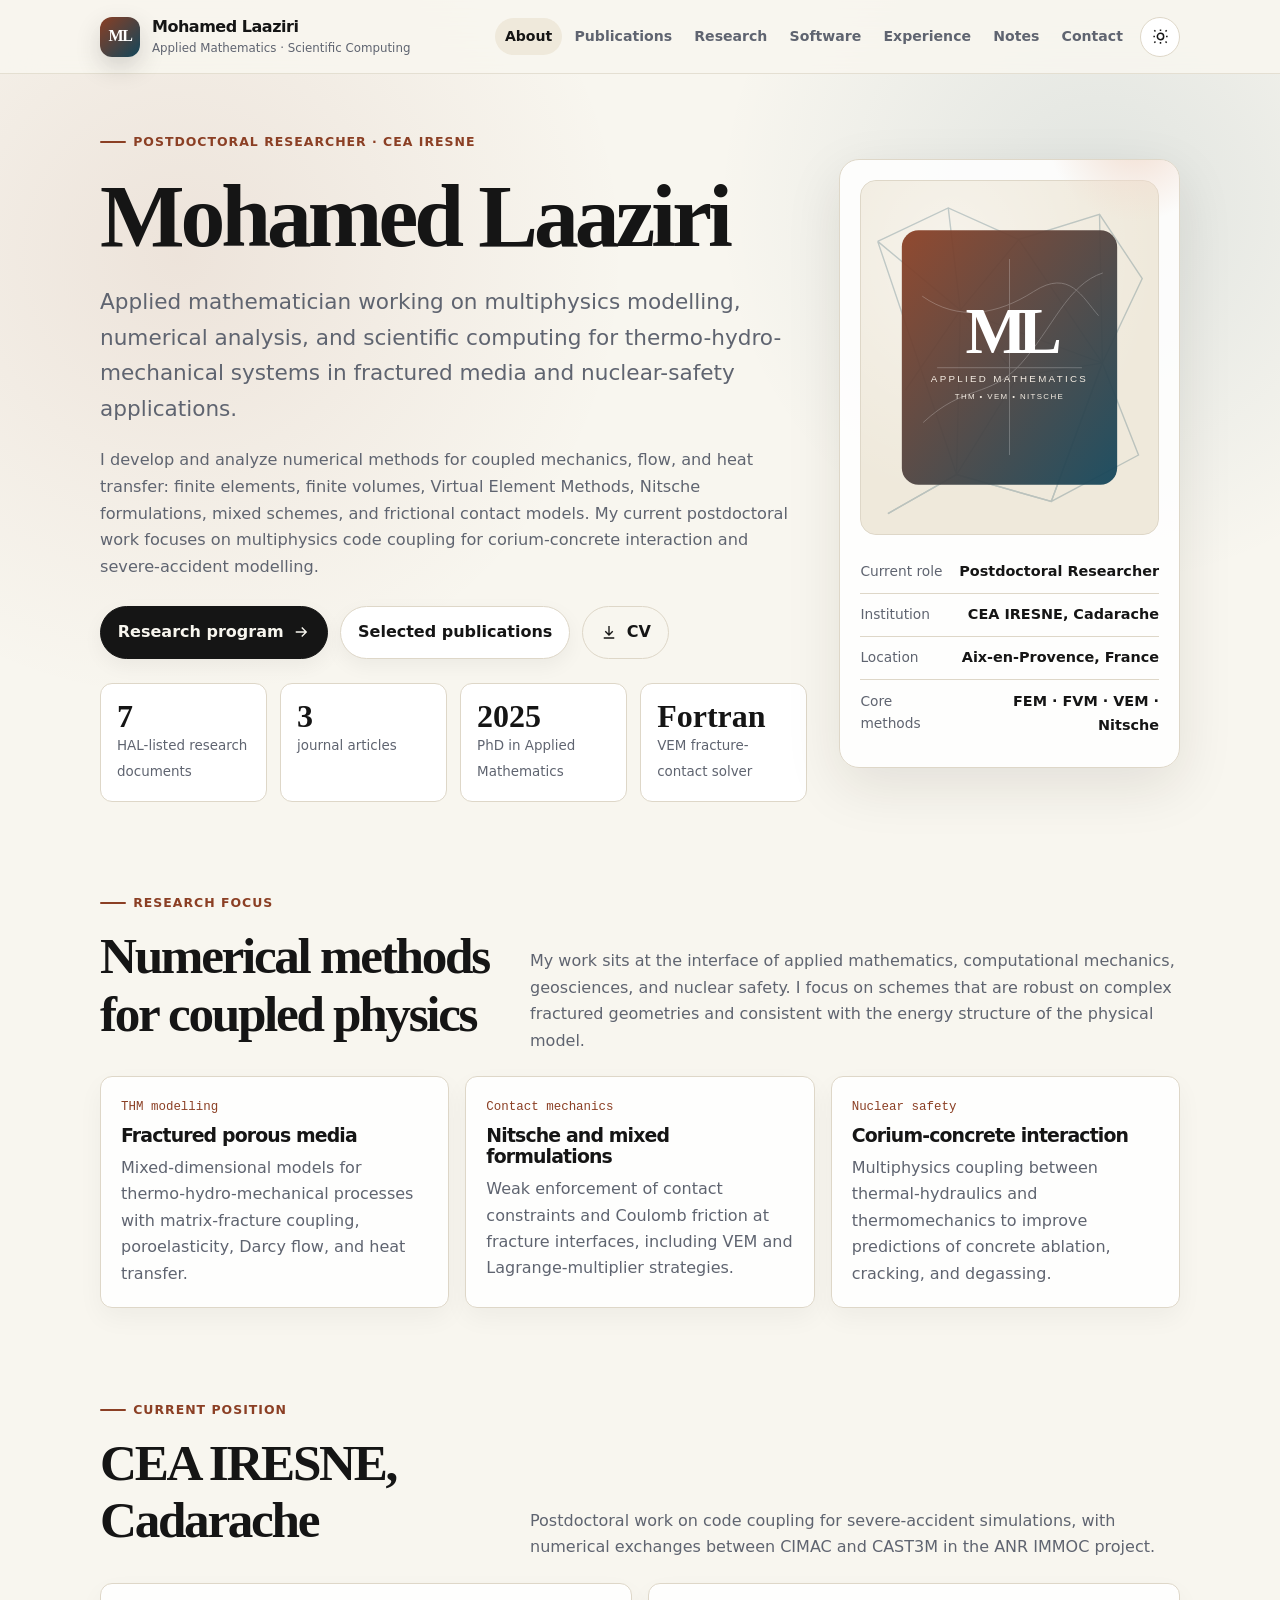
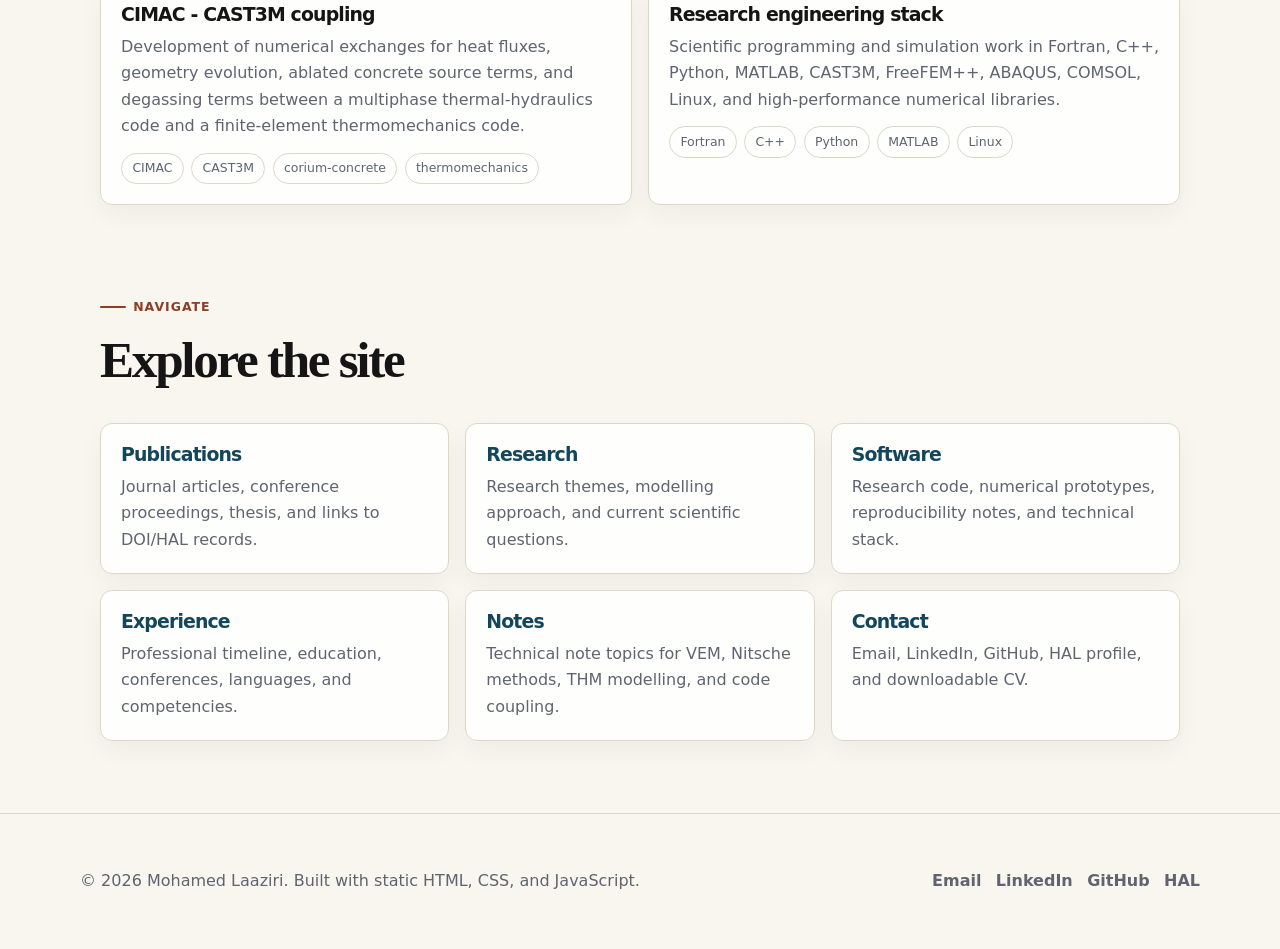
==== index.html @ 7706ac0d "Personalize academic website" ====
<!DOCTYPE html>
<html lang="en">
<head>
  <meta charset="UTF-8">
  <meta name="viewport" content="width=device-width, initial-scale=1.0">
  <title>Mohamed Laaziri - Applied Mathematics and Scientific Computing</title>
  <meta name="description" content="Academic website of Mohamed Laaziri, postdoctoral researcher in multiphysics modelling, scientific computing, THM fractured media, VEM, Nitsche methods, and nuclear safety.">
  <meta name="author" content="Mohamed Laaziri">
  <meta property="og:title" content="Mohamed Laaziri - Applied Mathematics and Scientific Computing">
  <meta property="og:description" content="Academic website of Mohamed Laaziri, postdoctoral researcher in multiphysics modelling, scientific computing, THM fractured media, VEM, Nitsche methods, and nuclear safety.">
  <meta property="og:type" content="website">
  <meta property="og:url" content="https://laaziri-mohamed.github.io/">
  <link rel="icon" href="img/favicon.svg" type="image/svg+xml">
  <link rel="stylesheet" href="css/style.css">
  <script src="js/main.js" defer></script>
</head>
<body>
  <a class="skip-link" href="#main">Skip to content</a>
  <header class="site-header">
    <nav class="nav" aria-label="Main navigation">
      <a class="brand" href="index.html" aria-label="Mohamed Laaziri homepage">
        <span class="brand-mark">ML</span>
        <span><span class="brand-name">Mohamed Laaziri</span><span class="brand-title">Applied Mathematics · Scientific Computing</span></span>
      </a>
      <div class="nav-actions">
        <div class="nav-links"><a href="index.html">About</a>
<a href="publications.html">Publications</a>
<a href="research.html">Research</a>
<a href="simulations.html">Software</a>
<a href="teaching.html">Experience</a>
<a href="blog.html">Notes</a>
<a href="contact.html">Contact</a></div>
        <button class="icon-btn theme-toggle" type="button" aria-label="Toggle dark mode"><svg viewBox="0 0 24 24" aria-hidden="true"><path d="M12 3v2M12 19v2M4.22 4.22l1.42 1.42M18.36 18.36l1.42 1.42M3 12h2M19 12h2M4.22 19.78l1.42-1.42M18.36 5.64l1.42-1.42"/><circle cx="12" cy="12" r="4"/></svg></button>
        <button class="icon-btn menu-btn" type="button" aria-label="Open navigation menu" aria-expanded="false"><svg viewBox="0 0 24 24" aria-hidden="true"><path d="M4 7h16M4 12h16M4 17h16"/></svg></button>
      </div>
    </nav>
  </header>
  <main id="main">

    <section class="hero">
      <div class="fade-in">
        <div class="kicker">Postdoctoral Researcher · CEA IRESNE</div>
        <h1>Mohamed Laaziri</h1>
        <p class="lead">Applied mathematician working on multiphysics modelling, numerical analysis, and scientific computing for thermo-hydro-mechanical systems in fractured media and nuclear-safety applications.</p>
        <p class="hero-summary">I develop and analyze numerical methods for coupled mechanics, flow, and heat transfer: finite elements, finite volumes, Virtual Element Methods, Nitsche formulations, mixed schemes, and frictional contact models. My current postdoctoral work focuses on multiphysics code coupling for corium-concrete interaction and severe-accident modelling.</p>
        <div class="cta-row">
          <a class="btn primary" href="research.html">Research program <svg viewBox="0 0 24 24" aria-hidden="true"><path d="M5 12h14M13 6l6 6-6 6"/></svg></a>
          <a class="btn" href="publications.html">Selected publications</a>
          <a class="btn ghost" href="files/Mohamed_Laaziri_CV.pdf"><svg viewBox="0 0 24 24" aria-hidden="true"><path d="M12 4v12M7 11l5 5 5-5M5 20h14"/></svg> CV</a>
        </div>
        <div class="stat-grid">
          <div class="stat"><strong>7</strong><span>HAL-listed research documents</span></div>
          <div class="stat"><strong>3</strong><span>journal articles</span></div>
          <div class="stat"><strong>2025</strong><span>PhD in Applied Mathematics</span></div>
          <div class="stat"><strong>Fortran</strong><span>VEM fracture-contact solver</span></div>
        </div>
      </div>
      <aside class="hero-card fade-in" aria-label="Profile summary">
        <img class="profile-art" src="img/profile-placeholder.svg" alt="Geometric placeholder profile illustration for Mohamed Laaziri">
        <ul class="fact-list">
          <li><span>Current role</span><span>Postdoctoral Researcher</span></li>
          <li><span>Institution</span><span>CEA IRESNE, Cadarache</span></li>
          <li><span>Location</span><span>Aix-en-Provence, France</span></li>
          <li><span>Core methods</span><span>FEM · FVM · VEM · Nitsche</span></li>
        </ul>
      </aside>
    </section>

    <section class="section fade-in">
      <div class="section-head">
        <div>
          <div class="kicker">Research focus</div>
          <h2>Numerical methods for coupled physics</h2>
        </div>
        <p>My work sits at the interface of applied mathematics, computational mechanics, geosciences, and nuclear safety. I focus on schemes that are robust on complex fractured geometries and consistent with the energy structure of the physical model.</p>
      </div>
      <div class="grid three">
        <article class="card">
          <div class="meta">THM modelling</div>
          <h3>Fractured porous media</h3>
          <p>Mixed-dimensional models for thermo-hydro-mechanical processes with matrix-fracture coupling, poroelasticity, Darcy flow, and heat transfer.</p>
        </article>
        <article class="card">
          <div class="meta">Contact mechanics</div>
          <h3>Nitsche and mixed formulations</h3>
          <p>Weak enforcement of contact constraints and Coulomb friction at fracture interfaces, including VEM and Lagrange-multiplier strategies.</p>
        </article>
        <article class="card">
          <div class="meta">Nuclear safety</div>
          <h3>Corium-concrete interaction</h3>
          <p>Multiphysics coupling between thermal-hydraulics and thermomechanics to improve predictions of concrete ablation, cracking, and degassing.</p>
        </article>
      </div>
    </section>

    <section class="section fade-in">
      <div class="section-head">
        <div>
          <div class="kicker">Current position</div>
          <h2>CEA IRESNE, Cadarache</h2>
        </div>
        <p>Postdoctoral work on code coupling for severe-accident simulations, with numerical exchanges between CIMAC and CAST3M in the ANR IMMOC project.</p>
      </div>
      <div class="grid two">
        <article class="card">
          <h3>CIMAC - CAST3M coupling</h3>
          <p>Development of numerical exchanges for heat fluxes, geometry evolution, ablated concrete source terms, and degassing terms between a multiphase thermal-hydraulics code and a finite-element thermomechanics code.</p>
          <div class="pill-row"><span class="pill">CIMAC</span><span class="pill">CAST3M</span><span class="pill">corium-concrete</span><span class="pill">thermomechanics</span></div>
        </article>
        <article class="card">
          <h3>Research engineering stack</h3>
          <p>Scientific programming and simulation work in Fortran, C++, Python, MATLAB, CAST3M, FreeFEM++, ABAQUS, COMSOL, Linux, and high-performance numerical libraries.</p>
          <div class="pill-row"><span class="pill">Fortran</span><span class="pill">C++</span><span class="pill">Python</span><span class="pill">MATLAB</span><span class="pill">Linux</span></div>
        </article>
      </div>
    </section>

    <section class="section fade-in">
      <div class="section-head">
        <div>
          <div class="kicker">Navigate</div>
          <h2>Explore the site</h2>
        </div>
      </div>
      <div class="grid three">
        <a class="card" href="publications.html"><h3>Publications</h3><p>Journal articles, conference proceedings, thesis, and links to DOI/HAL records.</p></a>
        <a class="card" href="research.html"><h3>Research</h3><p>Research themes, modelling approach, and current scientific questions.</p></a>
        <a class="card" href="simulations.html"><h3>Software</h3><p>Research code, numerical prototypes, reproducibility notes, and technical stack.</p></a>
        <a class="card" href="teaching.html"><h3>Experience</h3><p>Professional timeline, education, conferences, languages, and competencies.</p></a>
        <a class="card" href="blog.html"><h3>Notes</h3><p>Technical note topics for VEM, Nitsche methods, THM modelling, and code coupling.</p></a>
        <a class="card" href="contact.html"><h3>Contact</h3><p>Email, LinkedIn, GitHub, HAL profile, and downloadable CV.</p></a>
      </div>
    </section>

  </main>
  <footer class="footer">
    <div class="footer-inner">
      <p>&copy; 2026 Mohamed Laaziri. Built with static HTML, CSS, and JavaScript.</p>
      <div class="footer-links">
        <a href="mailto:newmohamedlaaziri@gmail.com">Email</a>
        <a href="https://www.linkedin.com/in/mohamed-laaziri-8aa00a224/">LinkedIn</a>
        <a href="https://github.com/Laaziri-Mohamed">GitHub</a>
        <a href="https://cv.hal.science/mohamed-laaziri">HAL</a>
      </div>
    </div>
  </footer>
</body>
</html>
---- css/style.css ----
:root {
  --bg: #f8f6ef;
  --bg-soft: #efe9db;
  --bg-card: #ffffff;
  --text: #151515;
  --muted: #5f6470;
  --muted-2: #858b97;
  --line: #ded7c8;
  --accent: #8b3f24;
  --accent-2: #12465b;
  --accent-soft: #f2ddd0;
  --shadow: 0 18px 55px rgba(35, 31, 24, 0.10);
  --radius: 20px;
  --radius-sm: 12px;
  --max: 1120px;
  --font-sans: ui-sans-serif, system-ui, -apple-system, BlinkMacSystemFont, "Segoe UI", sans-serif;
  --font-serif: Georgia, "Times New Roman", serif;
  --font-mono: "SFMono-Regular", Consolas, "Liberation Mono", Menlo, monospace;
}

[data-theme="dark"] {
  --bg: #111318;
  --bg-soft: #191d25;
  --bg-card: #171a21;
  --text: #f5f1e8;
  --muted: #b7beca;
  --muted-2: #8f98a8;
  --line: #2d3340;
  --accent: #f0a47b;
  --accent-2: #86c5da;
  --accent-soft: rgba(240, 164, 123, 0.14);
  --shadow: 0 22px 70px rgba(0, 0, 0, 0.34);
}

* { box-sizing: border-box; }

html { scroll-behavior: smooth; }

body {
  margin: 0;
  background:
    radial-gradient(circle at 14% 10%, rgba(139, 63, 36, 0.10), transparent 28rem),
    radial-gradient(circle at 86% 8%, rgba(18, 70, 91, 0.10), transparent 24rem),
    var(--bg);
  color: var(--text);
  font-family: var(--font-sans);
  line-height: 1.65;
  transition: background 0.25s ease, color 0.25s ease;
}

a { color: var(--accent-2); text-decoration: none; }
a:hover { text-decoration: underline; }

.skip-link {
  position: absolute;
  left: -999px;
  top: 0.75rem;
  z-index: 9999;
  background: var(--text);
  color: var(--bg);
  padding: 0.6rem 0.9rem;
  border-radius: 999px;
}
.skip-link:focus { left: 0.75rem; }

.site-header {
  position: sticky;
  top: 0;
  z-index: 50;
  backdrop-filter: blur(18px);
  background: color-mix(in srgb, var(--bg) 86%, transparent);
  border-bottom: 1px solid color-mix(in srgb, var(--line) 75%, transparent);
}

.nav {
  max-width: var(--max);
  margin: 0 auto;
  padding: 0.9rem 1.25rem;
  display: flex;
  align-items: center;
  justify-content: space-between;
  gap: 1rem;
}

.brand {
  display: inline-flex;
  align-items: center;
  gap: 0.75rem;
  color: var(--text);
  text-decoration: none;
  min-width: max-content;
}

.brand-mark {
  width: 40px;
  height: 40px;
  border-radius: 12px;
  display: grid;
  place-items: center;
  background: linear-gradient(135deg, var(--accent), var(--accent-2));
  color: #fff;
  font-family: var(--font-serif);
  font-weight: 700;
  letter-spacing: -0.08em;
  box-shadow: 0 10px 26px rgba(0,0,0,0.16);
}

.brand-name { display: block; font-weight: 800; letter-spacing: -0.03em; }
.brand-title { display: block; color: var(--muted); font-size: 0.74rem; margin-top: -0.1rem; }

.nav-links {
  display: flex;
  align-items: center;
  gap: 0.15rem;
  flex-wrap: wrap;
  justify-content: flex-end;
}

.nav-links a {
  color: var(--muted);
  font-size: 0.88rem;
  font-weight: 650;
  padding: 0.45rem 0.62rem;
  border-radius: 999px;
  text-decoration: none;
}
.nav-links a:hover,
.nav-links a.active {
  color: var(--text);
  background: var(--bg-soft);
}

.nav-actions { display: flex; align-items: center; gap: 0.45rem; }
.icon-btn {
  width: 40px;
  height: 40px;
  border: 1px solid var(--line);
  border-radius: 999px;
  background: var(--bg-card);
  color: var(--text);
  display: inline-grid;
  place-items: center;
  cursor: pointer;
}
.icon-btn:hover { border-color: var(--accent); }
.icon-btn svg { width: 19px; height: 19px; stroke: currentColor; fill: none; stroke-width: 1.9; }
.menu-btn { display: none; }

main { max-width: var(--max); margin: 0 auto; padding: 3.2rem 1.25rem 4.5rem; }

.hero {
  display: grid;
  grid-template-columns: 1.35fr 0.65fr;
  gap: 2rem;
  align-items: center;
  min-height: 66vh;
}

.kicker {
  display: inline-flex;
  align-items: center;
  gap: 0.45rem;
  font-size: 0.78rem;
  letter-spacing: 0.08em;
  text-transform: uppercase;
  color: var(--accent);
  font-weight: 800;
  margin-bottom: 0.85rem;
}
.kicker::before { content: ""; width: 26px; height: 2px; background: var(--accent); border-radius: 999px; }

h1, h2, h3 { margin: 0; line-height: 1.12; letter-spacing: -0.045em; }
h1 { font-size: clamp(2.85rem, 7vw, 6.6rem); font-family: var(--font-serif); font-weight: 760; }
h2 { font-size: clamp(1.8rem, 4vw, 3.2rem); font-family: var(--font-serif); margin-bottom: 0.75rem; }
h3 { font-size: 1.18rem; }

.lead { font-size: clamp(1.08rem, 2vw, 1.35rem); color: var(--muted); max-width: 760px; margin: 1.1rem 0 0; }
.hero-summary { max-width: 760px; color: var(--muted); margin: 1.3rem 0 0; font-size: 1.01rem; }

.cta-row { display: flex; flex-wrap: wrap; gap: 0.75rem; margin-top: 1.55rem; align-items: center; }
.btn {
  display: inline-flex;
  align-items: center;
  gap: 0.55rem;
  padding: 0.78rem 1.05rem;
  border-radius: 999px;
  border: 1px solid var(--line);
  background: var(--bg-card);
  color: var(--text);
  font-weight: 750;
  text-decoration: none;
  box-shadow: 0 7px 20px rgba(0,0,0,0.05);
}
.btn:hover { text-decoration: none; transform: translateY(-1px); border-color: var(--accent); }
.btn.primary { background: var(--text); color: var(--bg); border-color: var(--text); }
.btn.ghost { background: transparent; box-shadow: none; }
.btn svg { width: 18px; height: 18px; fill: none; stroke: currentColor; stroke-width: 1.8; }

.hero-card {
  border: 1px solid var(--line);
  border-radius: var(--radius);
  background: color-mix(in srgb, var(--bg-card) 88%, transparent);
  padding: 1.25rem;
  box-shadow: var(--shadow);
  position: relative;
  overflow: hidden;
}
.hero-card::before {
  content: "";
  position: absolute;
  inset: -20% -15% auto auto;
  width: 190px;
  height: 190px;
  border-radius: 50%;
  background: radial-gradient(circle, var(--accent-soft), transparent 65%);
}
.profile-art { width: 100%; display: block; border-radius: 16px; border: 1px solid var(--line); background: var(--bg-soft); }
.fact-list { margin: 1rem 0 0; padding: 0; list-style: none; }
.fact-list li { display: flex; justify-content: space-between; gap: 1rem; padding: 0.58rem 0; border-bottom: 1px solid var(--line); }
.fact-list li:last-child { border-bottom: none; }
.fact-list span:first-child { color: var(--muted); font-size: 0.86rem; }
.fact-list span:last-child { text-align: right; font-weight: 730; font-size: 0.9rem; }

.section { margin-top: 5.3rem; }
.section-head { display: flex; justify-content: space-between; gap: 2rem; align-items: flex-end; margin-bottom: 1.4rem; }
.section-head p { max-width: 650px; color: var(--muted); margin: 0; }

.grid { display: grid; gap: 1rem; }
.grid.two { grid-template-columns: repeat(2, minmax(0, 1fr)); }
.grid.three { grid-template-columns: repeat(3, minmax(0, 1fr)); }

.card {
  background: color-mix(in srgb, var(--bg-card) 88%, transparent);
  border: 1px solid var(--line);
  border-radius: var(--radius-sm);
  padding: 1.25rem;
  box-shadow: 0 10px 26px rgba(0,0,0,0.045);
}
.card h3 { margin-bottom: 0.45rem; }
.card p { margin: 0.55rem 0 0; color: var(--muted); }
.card .meta { font-family: var(--font-mono); font-size: 0.78rem; color: var(--accent); margin-bottom: 0.45rem; }

.stat-grid { display: grid; grid-template-columns: repeat(4, 1fr); gap: 0.8rem; margin-top: 1.5rem; }
.stat {
  border: 1px solid var(--line);
  border-radius: var(--radius-sm);
  padding: 1rem;
  background: var(--bg-card);
}
.stat strong { display: block; font-family: var(--font-serif); font-size: 2rem; line-height: 1; }
.stat span { color: var(--muted); font-size: 0.84rem; }

.pill-row { display: flex; flex-wrap: wrap; gap: 0.45rem; margin-top: 0.85rem; }
.pill {
  display: inline-flex;
  align-items: center;
  border: 1px solid var(--line);
  border-radius: 999px;
  padding: 0.28rem 0.65rem;
  font-size: 0.78rem;
  color: var(--muted);
  background: color-mix(in srgb, var(--bg-card) 75%, transparent);
}

.timeline { position: relative; padding-left: 1.25rem; }
.timeline::before { content: ""; position: absolute; top: 0.25rem; bottom: 0.25rem; left: 0.15rem; width: 2px; background: var(--line); }
.timeline-item { position: relative; padding: 0 0 1.4rem 1rem; }
.timeline-item::before { content: ""; position: absolute; left: -1.23rem; top: 0.35rem; width: 12px; height: 12px; border-radius: 50%; background: var(--accent); box-shadow: 0 0 0 5px var(--accent-soft); }
.timeline-item:last-child { padding-bottom: 0; }
.timeline-date { color: var(--accent); font-family: var(--font-mono); font-size: 0.78rem; font-weight: 700; }
.timeline-title { font-weight: 820; font-size: 1.05rem; margin-top: 0.15rem; }
.timeline-place { color: var(--muted); margin-top: 0.1rem; }
.timeline-item ul { margin: 0.55rem 0 0 1rem; padding: 0; color: var(--muted); }
.timeline-item li { margin: 0.25rem 0; }

.page-hero { max-width: 820px; margin-bottom: 2.2rem; }
.page-title { font-size: clamp(2.4rem, 5vw, 4.4rem); }
.page-subtitle { font-size: 1.08rem; color: var(--muted); margin: 0.9rem 0 0; }

.filters { display: flex; flex-wrap: wrap; gap: 0.5rem; margin: 1.25rem 0 2rem; }
.filter-btn {
  border: 1px solid var(--line);
  background: var(--bg-card);
  color: var(--muted);
  border-radius: 999px;
  padding: 0.42rem 0.8rem;
  font-weight: 730;
  cursor: pointer;
}
.filter-btn:hover,
.filter-btn.active { background: var(--text); color: var(--bg); border-color: var(--text); }
.pub-year { font-family: var(--font-serif); font-size: 1.7rem; color: var(--accent); margin: 2rem 0 0.9rem; }
.pub-list { display: grid; gap: 0.85rem; }
.pub-item {
  border: 1px solid var(--line);
  border-radius: var(--radius-sm);
  background: var(--bg-card);
  padding: 1.1rem 1.2rem;
}
.pub-item .title { font-weight: 830; font-size: 1.03rem; color: var(--text); }
.pub-item .authors { color: var(--muted); font-size: 0.92rem; margin-top: 0.25rem; }
.pub-item .venue { color: var(--muted); font-style: italic; margin-top: 0.18rem; font-size: 0.9rem; }
.pub-links { display: flex; flex-wrap: wrap; gap: 0.6rem; margin-top: 0.65rem; }
.pub-links a, .tag-link {
  color: var(--accent-2);
  font-family: var(--font-mono);
  font-size: 0.78rem;
  font-weight: 700;
}
.pub-badge { display: inline-block; margin-right: 0.45rem; padding: 0.12rem 0.4rem; border-radius: 999px; background: var(--accent-soft); color: var(--accent); font-size: 0.72rem; font-style: normal; font-weight: 800; }

.software-card { display: grid; grid-template-columns: 1fr auto; gap: 1rem; align-items: start; }
.software-card .repo { font-family: var(--font-mono); font-size: 0.78rem; }

.notice {
  border: 1px solid var(--line);
  border-left: 4px solid var(--accent);
  background: var(--bg-card);
  border-radius: var(--radius-sm);
  padding: 1rem 1.1rem;
  color: var(--muted);
}
.notice strong { color: var(--text); }

.contact-grid { display: grid; grid-template-columns: repeat(2, minmax(0, 1fr)); gap: 0.9rem; }
.contact-card { border: 1px solid var(--line); border-radius: var(--radius-sm); padding: 1.15rem; background: var(--bg-card); }
.contact-card .label { color: var(--muted); font-size: 0.78rem; text-transform: uppercase; letter-spacing: 0.07em; font-weight: 800; }
.contact-card .value { font-weight: 780; margin-top: 0.2rem; overflow-wrap: anywhere; }

.footer {
  border-top: 1px solid var(--line);
  padding: 2.4rem 1.25rem;
  color: var(--muted);
}
.footer-inner { max-width: var(--max); margin: 0 auto; display: flex; justify-content: space-between; align-items: center; gap: 1rem; }
.footer-links { display: flex; gap: 0.9rem; flex-wrap: wrap; }
.footer a { color: var(--muted); font-weight: 700; }

.fade-in { opacity: 0; transform: translateY(12px); transition: opacity 0.55s ease, transform 0.55s ease; }
.fade-in.visible { opacity: 1; transform: translateY(0); }

@media (max-width: 920px) {
  .hero { grid-template-columns: 1fr; min-height: auto; }
  .hero-card { max-width: 470px; }
  .grid.three { grid-template-columns: 1fr 1fr; }
  .stat-grid { grid-template-columns: repeat(2, 1fr); }
}

@media (max-width: 760px) {
  .menu-btn { display: inline-grid; }
  .nav-links {
    position: fixed;
    top: 69px;
    left: 1rem;
    right: 1rem;
    flex-direction: column;
    align-items: stretch;
    padding: 0.7rem;
    background: var(--bg-card);
    border: 1px solid var(--line);
    border-radius: 18px;
    box-shadow: var(--shadow);
    transform: translateY(-140%);
    opacity: 0;
    pointer-events: none;
    transition: transform 0.22s ease, opacity 0.22s ease;
  }
  .nav-links.open { transform: translateY(0); opacity: 1; pointer-events: auto; }
  .nav-links a { padding: 0.75rem 0.9rem; }
  .brand-title { display: none; }
  main { padding-top: 2.4rem; }
  .grid.two, .grid.three, .contact-grid { grid-template-columns: 1fr; }
  .section-head { display: block; }
  .software-card { grid-template-columns: 1fr; }
  .footer-inner { flex-direction: column; align-items: flex-start; }
}

@media (max-width: 480px) {
  .nav { padding-inline: 0.8rem; }
  main { padding-inline: 0.9rem; }
  .stat-grid { grid-template-columns: 1fr; }
  h1 { font-size: 3rem; }
}
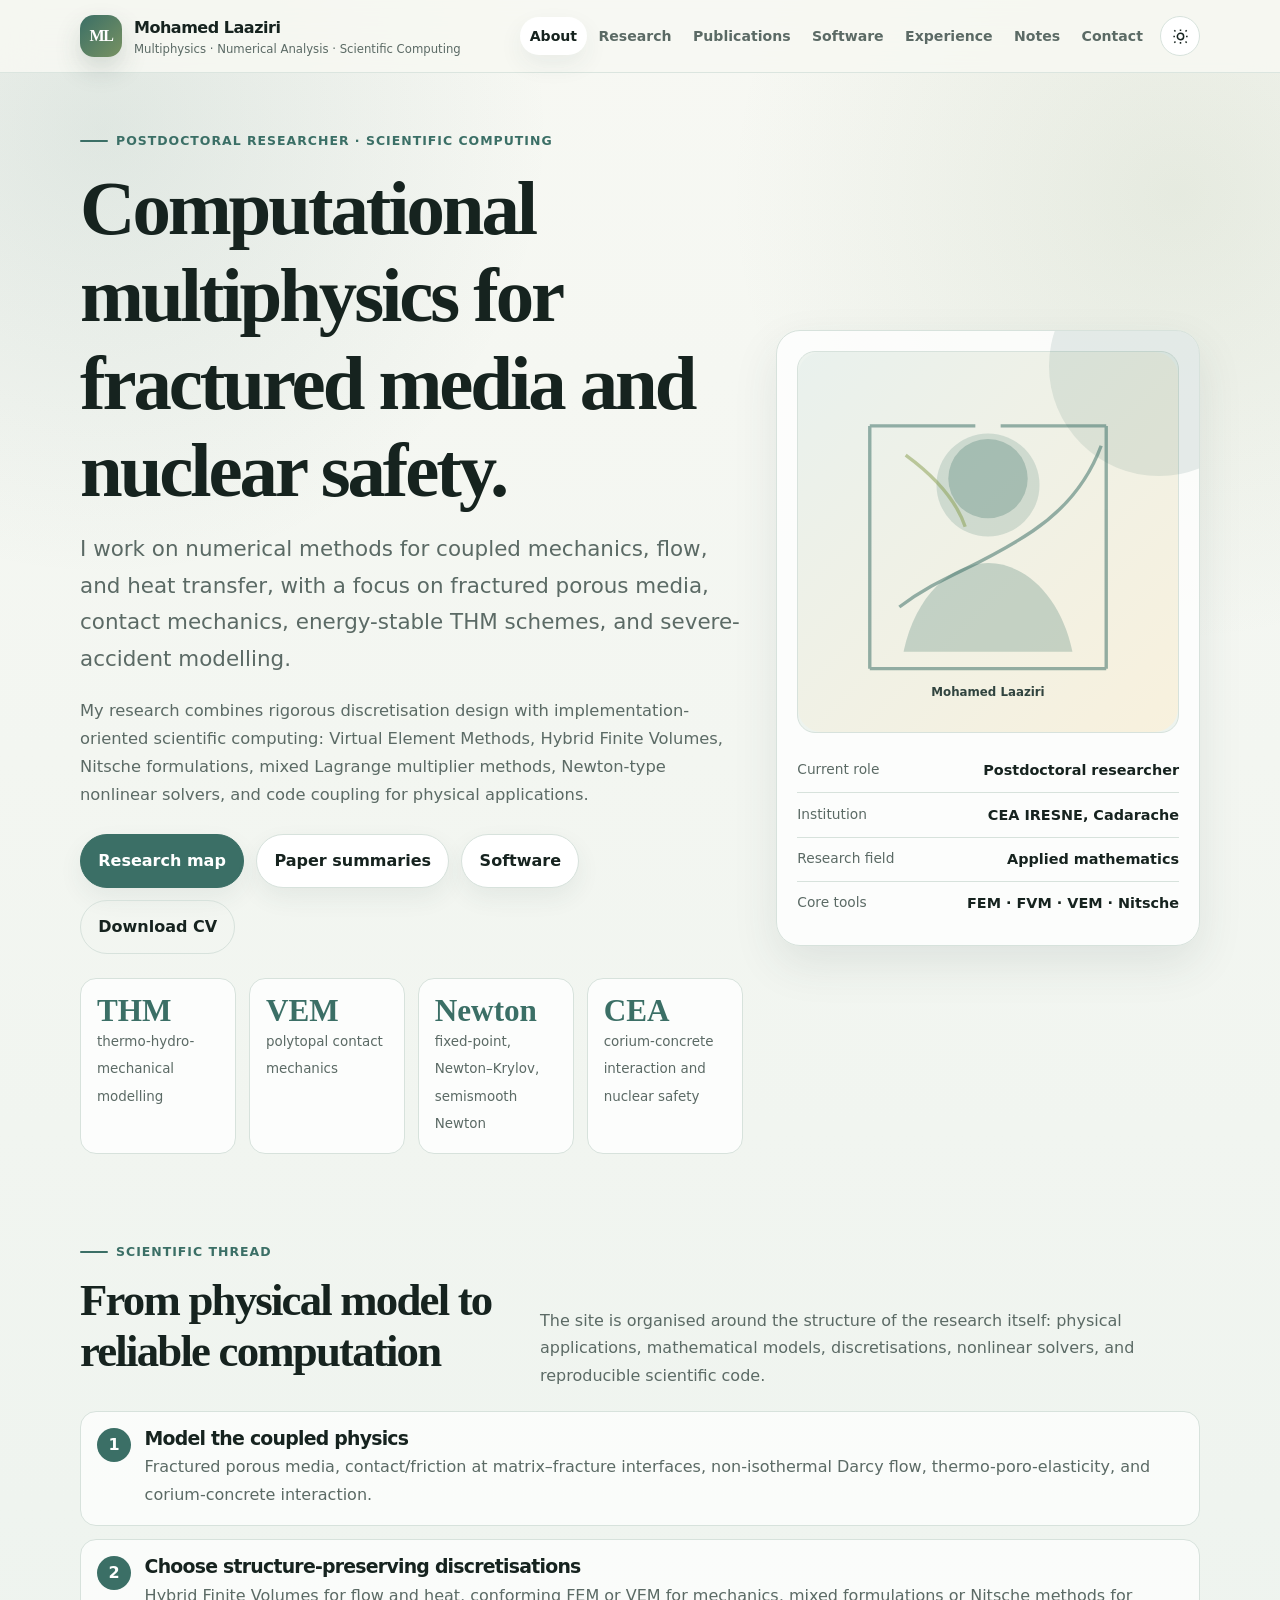
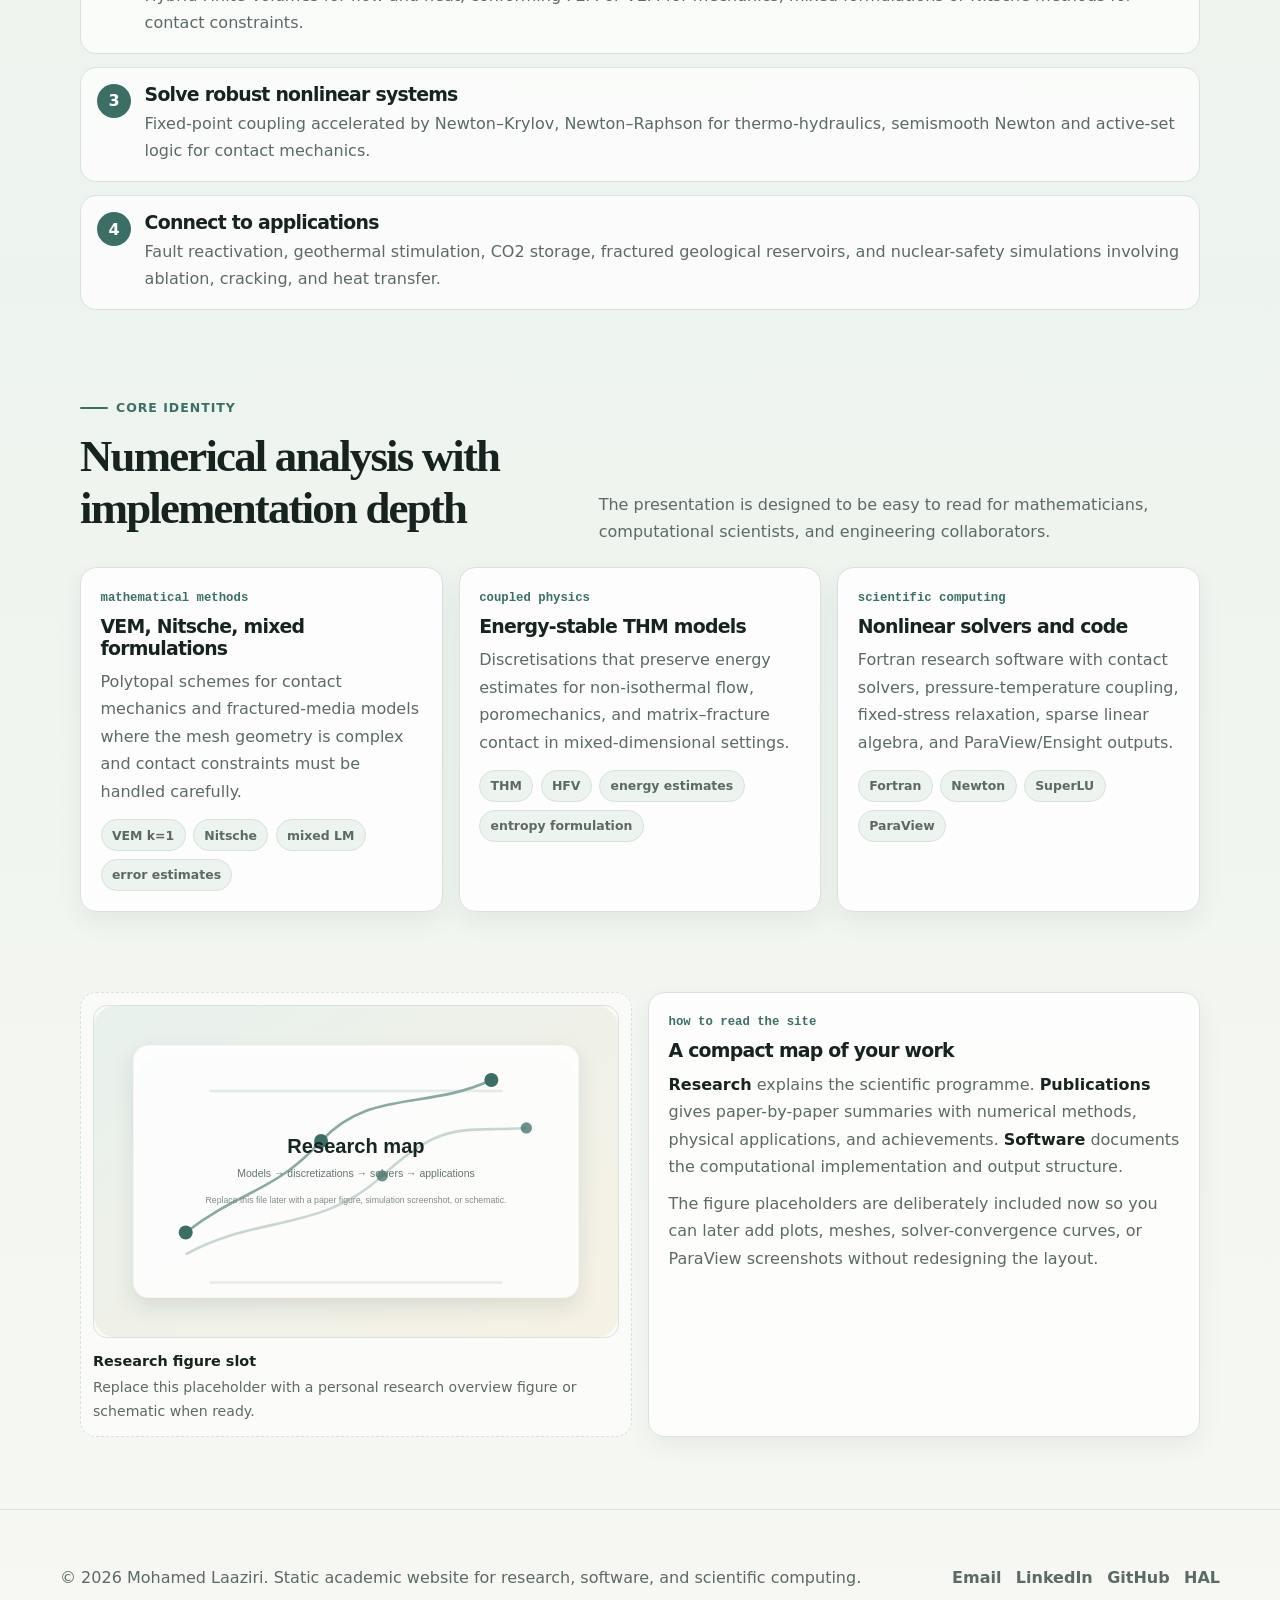
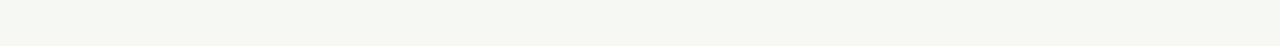
==== commit c002c00e: "Add SEO optimized academic website" ====
--- a/index.html
+++ b/index.html
@@ -1,148 +1,232 @@
 <!DOCTYPE html>
+
 <html lang="en">
 <head>
-  <meta charset="UTF-8">
-  <meta name="viewport" content="width=device-width, initial-scale=1.0">
-  <title>Mohamed Laaziri - Applied Mathematics and Scientific Computing</title>
-  <meta name="description" content="Academic website of Mohamed Laaziri, postdoctoral researcher in multiphysics modelling, scientific computing, THM fractured media, VEM, Nitsche methods, and nuclear safety.">
-  <meta name="author" content="Mohamed Laaziri">
-  <meta property="og:title" content="Mohamed Laaziri - Applied Mathematics and Scientific Computing">
-  <meta property="og:description" content="Academic website of Mohamed Laaziri, postdoctoral researcher in multiphysics modelling, scientific computing, THM fractured media, VEM, Nitsche methods, and nuclear safety.">
-  <meta property="og:type" content="website">
-  <meta property="og:url" content="https://laaziri-mohamed.github.io/">
-  <link rel="icon" href="img/favicon.svg" type="image/svg+xml">
-  <link rel="stylesheet" href="css/style.css">
-  <script src="js/main.js" defer></script>
+<meta charset="utf-8"/>
+<meta content="width=device-width, initial-scale=1.0" name="viewport"/>
+<title>Mohamed Laaziri | Postdoctoral Researcher in Computational Multiphysics</title>
+<meta content="Official academic website of Mohamed Laaziri, postdoctoral researcher in computational multiphysics, numerical analysis, THM modeling, VEM-Nitsche contact mechanics, fractured porous media, and nuclear safety." name="description"/>
+<meta content="Mohamed Laaziri" name="author"/>
+<meta content="Mohamed Laaziri | Postdoctoral Researcher in Computational Multiphysics" property="og:title"/>
+<meta content="Official academic website of Mohamed Laaziri, postdoctoral researcher in computational multiphysics, numerical analysis, THM modeling, VEM-Nitsche contact mechanics, fractured porous media, and nuclear safety." property="og:description"/>
+<meta content="profile" property="og:type"/>
+<meta content="https://laaziri-mohamed.github.io/" property="og:url"/>
+<link href="img/favicon.svg" rel="icon" type="image/svg+xml"/>
+<link href="css/style.css" rel="stylesheet"/>
+<script defer="" src="js/main.js"></script>
+
+  <meta content="index, follow, max-image-preview:large" name="robots"/>
+  <meta content="Mohamed Laaziri, Laaziri Mohamed, M. Laaziri, Applied Mathematics, Scientific Computing, Computational Multiphysics, Thermo-Hydro-Mechanical Modeling, THM, Virtual Element Method, VEM, Nitsche Method, Fractured Porous Media, Contact Mechanics, Coulomb Friction, Nuclear Safety, CEA IRESNE, CAST3M, CIMAC, Corium Concrete Interaction, Poromechanics, Newton Krylov, Semismooth Newton, Fortran scientific computing" name="keywords"/>
+  <meta content="Mohamed Laaziri | Computational Multiphysics and Numerical Analysis" property="og:site_name"/>
+  <meta content="https://laaziri-mohamed.github.io/img/seo-preview.png" property="og:image"/>
+  <meta content="Mohamed Laaziri - Computational Multiphysics and Numerical Analysis" property="og:image:alt"/>
+  <meta content="summary_large_image" name="twitter:card"/>
+  <meta content="Mohamed Laaziri | Postdoctoral Researcher in Computational Multiphysics" name="twitter:title"/>
+  <meta content="Official academic website of Mohamed Laaziri, postdoctoral researcher in computational multiphysics, numerical analysis, THM modeling, VEM-Nitsche contact mechanics, fractured porous media, and nuclear safety." name="twitter:description"/>
+  <meta content="https://laaziri-mohamed.github.io/img/seo-preview.png" name="twitter:image"/>
+  <meta content="#5d7f72" name="theme-color"/>
+  <link href="https://laaziri-mohamed.github.io/" rel="canonical"/>
+  <script data-seo="true" type="application/ld+json">{
+  "@context": "https://schema.org",
+  "@graph": [
+    {
+      "@context": "https://schema.org",
+      "@type": "Person",
+      "@id": "https://laaziri-mohamed.github.io/#mohamed-laaziri",
+      "name": "Mohamed Laaziri",
+      "alternateName": [
+        "M. Laaziri",
+        "Laaziri Mohamed",
+        "Mohamed LAAZIRI"
+      ],
+      "url": "https://laaziri-mohamed.github.io/",
+      "image": "https://laaziri-mohamed.github.io/img/seo-preview.png",
+      "jobTitle": "Postdoctoral Researcher in Computational Multiphysics and Scientific Computing",
+      "description": "Applied mathematician and scientific-computing researcher working on thermo-hydro-mechanical modeling, fractured porous media, contact mechanics, Virtual Element Methods, Nitsche formulations, nonlinear solvers, and nuclear-safety applications.",
+      "email": "mailto:newmohamedlaaziri@gmail.com",
+      "sameAs": [
+        "https://www.linkedin.com/in/mohamed-laaziri-8aa00a224/",
+        "https://github.com/Laaziri-Mohamed",
+        "https://cv.hal.science/mohamed-laaziri"
+      ],
+      "affiliation": [
+        {
+          "@type": "Organization",
+          "name": "CEA IRESNE",
+          "url": "https://www.cea.fr/"
+        }
+      ],
+      "alumniOf": [
+        {
+          "@type": "CollegeOrUniversity",
+          "name": "Université Côte d’Azur"
+        },
+        {
+          "@type": "CollegeOrUniversity",
+          "name": "University of Reims Champagne-Ardenne"
+        },
+        {
+          "@type": "CollegeOrUniversity",
+          "name": "École Normale Supérieure Casablanca"
+        },
+        {
+          "@type": "CollegeOrUniversity",
+          "name": "Hassan II University of Casablanca"
+        }
+      ],
+      "knowsAbout": [
+        "Applied mathematics",
+        "Scientific computing",
+        "Numerical analysis",
+        "Thermo-hydro-mechanical modeling",
+        "THM models",
+        "Virtual Element Method",
+        "VEM",
+        "Nitsche method",
+        "Hybrid Finite Volumes",
+        "Finite Element Method",
+        "Fractured porous media",
+        "Poromechanics",
+        "Contact mechanics",
+        "Coulomb friction",
+        "Newton-Krylov methods",
+        "Semismooth Newton methods",
+        "Corium-concrete interaction",
+        "Nuclear safety",
+        "CAST3M",
+        "CIMAC",
+        "Fortran"
+      ]
+    },
+    {
+      "@context": "https://schema.org",
+      "@type": "WebSite",
+      "@id": "https://laaziri-mohamed.github.io/#website",
+      "url": "https://laaziri-mohamed.github.io/",
+      "name": "Mohamed Laaziri | Computational Multiphysics and Numerical Analysis",
+      "description": "Official academic website of Mohamed Laaziri.",
+      "publisher": {
+        "@id": "https://laaziri-mohamed.github.io/#mohamed-laaziri"
+      },
+      "inLanguage": "en"
+    },
+    {
+      "@context": "https://schema.org",
+      "@type": "ProfilePage",
+      "@id": "https://laaziri-mohamed.github.io/#webpage",
+      "url": "https://laaziri-mohamed.github.io/",
+      "name": "Mohamed Laaziri | Postdoctoral Researcher in Computational Multiphysics",
+      "description": "Official academic website of Mohamed Laaziri, postdoctoral researcher in computational multiphysics, numerical analysis, THM modeling, VEM-Nitsche contact mechanics, fractured porous media, and nuclear safety.",
+      "isPartOf": {
+        "@id": "https://laaziri-mohamed.github.io/#website"
+      },
+      "about": {
+        "@id": "https://laaziri-mohamed.github.io/#mohamed-laaziri"
+      },
+      "inLanguage": "en"
+    }
+  ]
+}</script>
 </head>
 <body>
-  <a class="skip-link" href="#main">Skip to content</a>
-  <header class="site-header">
-    <nav class="nav" aria-label="Main navigation">
-      <a class="brand" href="index.html" aria-label="Mohamed Laaziri homepage">
-        <span class="brand-mark">ML</span>
-        <span><span class="brand-name">Mohamed Laaziri</span><span class="brand-title">Applied Mathematics · Scientific Computing</span></span>
-      </a>
-      <div class="nav-actions">
-        <div class="nav-links"><a href="index.html">About</a>
+<a class="skip-link" href="#main">Skip to content</a>
+<header class="site-header">
+<nav aria-label="Main navigation" class="nav">
+<a aria-label="Mohamed Laaziri homepage" class="brand" href="index.html">
+<span class="brand-mark">ML</span>
+<span><span class="brand-name">Mohamed Laaziri</span><span class="brand-title">Multiphysics · Numerical Analysis · Scientific Computing</span></span>
+</a>
+<div class="nav-actions">
+<div class="nav-links"><a href="index.html">About</a>
+<a href="research.html">Research</a>
 <a href="publications.html">Publications</a>
-<a href="research.html">Research</a>
 <a href="simulations.html">Software</a>
 <a href="teaching.html">Experience</a>
 <a href="blog.html">Notes</a>
 <a href="contact.html">Contact</a></div>
-        <button class="icon-btn theme-toggle" type="button" aria-label="Toggle dark mode"><svg viewBox="0 0 24 24" aria-hidden="true"><path d="M12 3v2M12 19v2M4.22 4.22l1.42 1.42M18.36 18.36l1.42 1.42M3 12h2M19 12h2M4.22 19.78l1.42-1.42M18.36 5.64l1.42-1.42"/><circle cx="12" cy="12" r="4"/></svg></button>
-        <button class="icon-btn menu-btn" type="button" aria-label="Open navigation menu" aria-expanded="false"><svg viewBox="0 0 24 24" aria-hidden="true"><path d="M4 7h16M4 12h16M4 17h16"/></svg></button>
-      </div>
-    </nav>
-  </header>
-  <main id="main">
-
-    <section class="hero">
-      <div class="fade-in">
-        <div class="kicker">Postdoctoral Researcher · CEA IRESNE</div>
-        <h1>Mohamed Laaziri</h1>
-        <p class="lead">Applied mathematician working on multiphysics modelling, numerical analysis, and scientific computing for thermo-hydro-mechanical systems in fractured media and nuclear-safety applications.</p>
-        <p class="hero-summary">I develop and analyze numerical methods for coupled mechanics, flow, and heat transfer: finite elements, finite volumes, Virtual Element Methods, Nitsche formulations, mixed schemes, and frictional contact models. My current postdoctoral work focuses on multiphysics code coupling for corium-concrete interaction and severe-accident modelling.</p>
-        <div class="cta-row">
-          <a class="btn primary" href="research.html">Research program <svg viewBox="0 0 24 24" aria-hidden="true"><path d="M5 12h14M13 6l6 6-6 6"/></svg></a>
-          <a class="btn" href="publications.html">Selected publications</a>
-          <a class="btn ghost" href="files/Mohamed_Laaziri_CV.pdf"><svg viewBox="0 0 24 24" aria-hidden="true"><path d="M12 4v12M7 11l5 5 5-5M5 20h14"/></svg> CV</a>
-        </div>
-        <div class="stat-grid">
-          <div class="stat"><strong>7</strong><span>HAL-listed research documents</span></div>
-          <div class="stat"><strong>3</strong><span>journal articles</span></div>
-          <div class="stat"><strong>2025</strong><span>PhD in Applied Mathematics</span></div>
-          <div class="stat"><strong>Fortran</strong><span>VEM fracture-contact solver</span></div>
-        </div>
-      </div>
-      <aside class="hero-card fade-in" aria-label="Profile summary">
-        <img class="profile-art" src="img/profile-placeholder.svg" alt="Geometric placeholder profile illustration for Mohamed Laaziri">
-        <ul class="fact-list">
-          <li><span>Current role</span><span>Postdoctoral Researcher</span></li>
-          <li><span>Institution</span><span>CEA IRESNE, Cadarache</span></li>
-          <li><span>Location</span><span>Aix-en-Provence, France</span></li>
-          <li><span>Core methods</span><span>FEM · FVM · VEM · Nitsche</span></li>
-        </ul>
-      </aside>
-    </section>
-
-    <section class="section fade-in">
-      <div class="section-head">
-        <div>
-          <div class="kicker">Research focus</div>
-          <h2>Numerical methods for coupled physics</h2>
-        </div>
-        <p>My work sits at the interface of applied mathematics, computational mechanics, geosciences, and nuclear safety. I focus on schemes that are robust on complex fractured geometries and consistent with the energy structure of the physical model.</p>
-      </div>
-      <div class="grid three">
-        <article class="card">
-          <div class="meta">THM modelling</div>
-          <h3>Fractured porous media</h3>
-          <p>Mixed-dimensional models for thermo-hydro-mechanical processes with matrix-fracture coupling, poroelasticity, Darcy flow, and heat transfer.</p>
-        </article>
-        <article class="card">
-          <div class="meta">Contact mechanics</div>
-          <h3>Nitsche and mixed formulations</h3>
-          <p>Weak enforcement of contact constraints and Coulomb friction at fracture interfaces, including VEM and Lagrange-multiplier strategies.</p>
-        </article>
-        <article class="card">
-          <div class="meta">Nuclear safety</div>
-          <h3>Corium-concrete interaction</h3>
-          <p>Multiphysics coupling between thermal-hydraulics and thermomechanics to improve predictions of concrete ablation, cracking, and degassing.</p>
-        </article>
-      </div>
-    </section>
-
-    <section class="section fade-in">
-      <div class="section-head">
-        <div>
-          <div class="kicker">Current position</div>
-          <h2>CEA IRESNE, Cadarache</h2>
-        </div>
-        <p>Postdoctoral work on code coupling for severe-accident simulations, with numerical exchanges between CIMAC and CAST3M in the ANR IMMOC project.</p>
-      </div>
-      <div class="grid two">
-        <article class="card">
-          <h3>CIMAC - CAST3M coupling</h3>
-          <p>Development of numerical exchanges for heat fluxes, geometry evolution, ablated concrete source terms, and degassing terms between a multiphase thermal-hydraulics code and a finite-element thermomechanics code.</p>
-          <div class="pill-row"><span class="pill">CIMAC</span><span class="pill">CAST3M</span><span class="pill">corium-concrete</span><span class="pill">thermomechanics</span></div>
-        </article>
-        <article class="card">
-          <h3>Research engineering stack</h3>
-          <p>Scientific programming and simulation work in Fortran, C++, Python, MATLAB, CAST3M, FreeFEM++, ABAQUS, COMSOL, Linux, and high-performance numerical libraries.</p>
-          <div class="pill-row"><span class="pill">Fortran</span><span class="pill">C++</span><span class="pill">Python</span><span class="pill">MATLAB</span><span class="pill">Linux</span></div>
-        </article>
-      </div>
-    </section>
-
-    <section class="section fade-in">
-      <div class="section-head">
-        <div>
-          <div class="kicker">Navigate</div>
-          <h2>Explore the site</h2>
-        </div>
-      </div>
-      <div class="grid three">
-        <a class="card" href="publications.html"><h3>Publications</h3><p>Journal articles, conference proceedings, thesis, and links to DOI/HAL records.</p></a>
-        <a class="card" href="research.html"><h3>Research</h3><p>Research themes, modelling approach, and current scientific questions.</p></a>
-        <a class="card" href="simulations.html"><h3>Software</h3><p>Research code, numerical prototypes, reproducibility notes, and technical stack.</p></a>
-        <a class="card" href="teaching.html"><h3>Experience</h3><p>Professional timeline, education, conferences, languages, and competencies.</p></a>
-        <a class="card" href="blog.html"><h3>Notes</h3><p>Technical note topics for VEM, Nitsche methods, THM modelling, and code coupling.</p></a>
-        <a class="card" href="contact.html"><h3>Contact</h3><p>Email, LinkedIn, GitHub, HAL profile, and downloadable CV.</p></a>
-      </div>
-    </section>
-
-  </main>
-  <footer class="footer">
-    <div class="footer-inner">
-      <p>&copy; 2026 Mohamed Laaziri. Built with static HTML, CSS, and JavaScript.</p>
-      <div class="footer-links">
-        <a href="mailto:newmohamedlaaziri@gmail.com">Email</a>
-        <a href="https://www.linkedin.com/in/mohamed-laaziri-8aa00a224/">LinkedIn</a>
-        <a href="https://github.com/Laaziri-Mohamed">GitHub</a>
-        <a href="https://cv.hal.science/mohamed-laaziri">HAL</a>
-      </div>
-    </div>
-  </footer>
+<button aria-label="Toggle dark mode" class="icon-btn theme-toggle" type="button"><svg aria-hidden="true" viewbox="0 0 24 24"><path d="M12 3v2M12 19v2M4.22 4.22l1.42 1.42M18.36 18.36l1.42 1.42M3 12h2M19 12h2M4.22 19.78l1.42-1.42M18.36 5.64l1.42-1.42"></path><circle cx="12" cy="12" r="4"></circle></svg></button>
+<button aria-expanded="false" aria-label="Open navigation menu" class="icon-btn menu-btn" type="button"><svg aria-hidden="true" viewbox="0 0 24 24"><path d="M4 7h16M4 12h16M4 17h16"></path></svg></button>
+</div>
+</nav>
+</header>
+<main id="main">
+<section class="hero">
+<div class="fade-in hero-narrow">
+<div class="kicker">Postdoctoral Researcher · Scientific Computing</div>
+<h1>Computational multiphysics for fractured media and nuclear safety.</h1>
+<p class="lead">I work on numerical methods for coupled mechanics, flow, and heat transfer, with a focus on fractured porous media, contact mechanics, energy-stable THM schemes, and severe-accident modelling.</p>
+<p class="hero-summary">My research combines rigorous discretisation design with implementation-oriented scientific computing: Virtual Element Methods, Hybrid Finite Volumes, Nitsche formulations, mixed Lagrange multiplier methods, Newton-type nonlinear solvers, and code coupling for physical applications.</p>
+<div class="cta-row">
+<a class="btn primary" href="research.html">Research map</a>
+<a class="btn" href="publications.html">Paper summaries</a>
+<a class="btn" href="simulations.html">Software</a>
+<a class="btn ghost" href="files/Mohamed_Laaziri_CV.pdf">Download CV</a>
+</div>
+<div class="stat-grid">
+<div class="stat"><strong>THM</strong><span>thermo-hydro-mechanical modelling</span></div>
+<div class="stat"><strong>VEM</strong><span>polytopal contact mechanics</span></div>
+<div class="stat"><strong>Newton</strong><span>fixed-point, Newton–Krylov, semismooth Newton</span></div>
+<div class="stat"><strong>CEA</strong><span>corium-concrete interaction and nuclear safety</span></div>
+</div>
+</div>
+<aside aria-label="Profile summary" class="hero-card fade-in">
+<img alt="Geometric profile placeholder for Mohamed Laaziri" class="profile-art" src="img/profile-placeholder.svg"/>
+<ul class="fact-list">
+<li><span>Current role</span><span>Postdoctoral researcher</span></li>
+<li><span>Institution</span><span>CEA IRESNE, Cadarache</span></li>
+<li><span>Research field</span><span>Applied mathematics</span></li>
+<li><span>Core tools</span><span>FEM · FVM · VEM · Nitsche</span></li>
+</ul>
+</aside>
+</section>
+<section class="section fade-in">
+<div class="section-head">
+<div><div class="kicker">Scientific thread</div><h2>From physical model to reliable computation</h2></div>
+<p>The site is organised around the structure of the research itself: physical applications, mathematical models, discretisations, nonlinear solvers, and reproducible scientific code.</p>
+</div>
+<div class="pathway">
+<article class="pathway-item"><div><h3>Model the coupled physics</h3><p>Fractured porous media, contact/friction at matrix–fracture interfaces, non-isothermal Darcy flow, thermo-poro-elasticity, and corium-concrete interaction.</p></div></article>
+<article class="pathway-item"><div><h3>Choose structure-preserving discretisations</h3><p>Hybrid Finite Volumes for flow and heat, conforming FEM or VEM for mechanics, mixed formulations or Nitsche methods for contact constraints.</p></div></article>
+<article class="pathway-item"><div><h3>Solve robust nonlinear systems</h3><p>Fixed-point coupling accelerated by Newton–Krylov, Newton–Raphson for thermo-hydraulics, semismooth Newton and active-set logic for contact mechanics.</p></div></article>
+<article class="pathway-item"><div><h3>Connect to applications</h3><p>Fault reactivation, geothermal stimulation, CO2 storage, fractured geological reservoirs, and nuclear-safety simulations involving ablation, cracking, and heat transfer.</p></div></article>
+</div>
+</section>
+<section class="section fade-in">
+<div class="section-head">
+<div><div class="kicker">Core identity</div><h2>Numerical analysis with implementation depth</h2></div>
+<p>The presentation is designed to be easy to read for mathematicians, computational scientists, and engineering collaborators.</p>
+</div>
+<div class="grid three">
+<article class="card"><div class="meta">mathematical methods</div><h3>VEM, Nitsche, mixed formulations</h3><p>Polytopal schemes for contact mechanics and fractured-media models where the mesh geometry is complex and contact constraints must be handled carefully.</p><div class="pill-row"><span class="pill">VEM k=1</span><span class="pill">Nitsche</span><span class="pill">mixed LM</span><span class="pill">error estimates</span></div></article>
+<article class="card"><div class="meta">coupled physics</div><h3>Energy-stable THM models</h3><p>Discretisations that preserve energy estimates for non-isothermal flow, poromechanics, and matrix–fracture contact in mixed-dimensional settings.</p><div class="pill-row"><span class="pill">THM</span><span class="pill">HFV</span><span class="pill">energy estimates</span><span class="pill">entropy formulation</span></div></article>
+<article class="card"><div class="meta">scientific computing</div><h3>Nonlinear solvers and code</h3><p>Fortran research software with contact solvers, pressure-temperature coupling, fixed-stress relaxation, sparse linear algebra, and ParaView/Ensight outputs.</p><div class="pill-row"><span class="pill">Fortran</span><span class="pill">Newton</span><span class="pill">SuperLU</span><span class="pill">ParaView</span></div></article>
+</div>
+</section>
+<section class="section fade-in">
+<div class="grid two">
+<figure class="figure-slot">
+<img alt="Placeholder figure slot for Research figure slot" src="img/figures/figure-research-map.svg"/>
+<figcaption><strong>Research figure slot</strong><span>Replace this placeholder with a personal research overview figure or schematic when ready.</span></figcaption>
+</figure>
+<article class="card">
+<div class="meta">how to read the site</div>
+<h3>A compact map of your work</h3>
+<p><strong>Research</strong> explains the scientific programme. <strong>Publications</strong> gives paper-by-paper summaries with numerical methods, physical applications, and achievements. <strong>Software</strong> documents the computational implementation and output structure.</p>
+<p>The figure placeholders are deliberately included now so you can later add plots, meshes, solver-convergence curves, or ParaView screenshots without redesigning the layout.</p>
+</article>
+</div>
+</section>
+</main>
+<footer class="footer">
+<div class="footer-inner">
+<p>© 2026 Mohamed Laaziri. Static academic website for research, software, and scientific computing.</p>
+<div class="footer-links">
+<a href="mailto:newmohamedlaaziri@gmail.com">Email</a>
+<a href="https://www.linkedin.com/in/mohamed-laaziri-8aa00a224/">LinkedIn</a>
+<a href="https://github.com/Laaziri-Mohamed">GitHub</a>
+<a href="https://cv.hal.science/mohamed-laaziri">HAL</a>
+</div>
+</div>
+</footer>
 </body>
 </html>
--- a/css/style.css
+++ b/css/style.css
@@ -1,55 +1,64 @@
+
 :root {
-  --bg: #f8f6ef;
-  --bg-soft: #efe9db;
+  --bg: #f7f8f3;
+  --bg-soft: #edf3ee;
+  --bg-warm: #f4efe2;
   --bg-card: #ffffff;
-  --text: #151515;
-  --muted: #5f6470;
-  --muted-2: #858b97;
-  --line: #ded7c8;
-  --accent: #8b3f24;
-  --accent-2: #12465b;
-  --accent-soft: #f2ddd0;
-  --shadow: 0 18px 55px rgba(35, 31, 24, 0.10);
-  --radius: 20px;
-  --radius-sm: 12px;
-  --max: 1120px;
+  --text: #16231f;
+  --muted: #5b6a65;
+  --muted-2: #7b8984;
+  --line: #d7e2dc;
+  --accent: #3b6f66;
+  --accent-2: #789262;
+  --accent-3: #9b7a43;
+  --accent-soft: rgba(59, 111, 102, 0.12);
+  --accent-soft-2: rgba(120, 146, 98, 0.13);
+  --shadow: 0 18px 45px rgba(45, 70, 64, 0.10);
+  --shadow-soft: 0 10px 24px rgba(45, 70, 64, 0.07);
+  --radius: 24px;
+  --radius-sm: 16px;
+  --max: 1160px;
   --font-sans: ui-sans-serif, system-ui, -apple-system, BlinkMacSystemFont, "Segoe UI", sans-serif;
   --font-serif: Georgia, "Times New Roman", serif;
   --font-mono: "SFMono-Regular", Consolas, "Liberation Mono", Menlo, monospace;
 }
 
 [data-theme="dark"] {
-  --bg: #111318;
-  --bg-soft: #191d25;
-  --bg-card: #171a21;
-  --text: #f5f1e8;
-  --muted: #b7beca;
-  --muted-2: #8f98a8;
-  --line: #2d3340;
-  --accent: #f0a47b;
-  --accent-2: #86c5da;
-  --accent-soft: rgba(240, 164, 123, 0.14);
-  --shadow: 0 22px 70px rgba(0, 0, 0, 0.34);
+  --bg: #111918;
+  --bg-soft: #1a2422;
+  --bg-warm: #242116;
+  --bg-card: #17201f;
+  --text: #edf4ef;
+  --muted: #bac7c2;
+  --muted-2: #8b9994;
+  --line: #2a3a36;
+  --accent: #91c8bd;
+  --accent-2: #bdd1a4;
+  --accent-3: #e0bd76;
+  --accent-soft: rgba(145, 200, 189, 0.13);
+  --accent-soft-2: rgba(189, 209, 164, 0.12);
+  --shadow: 0 24px 60px rgba(0, 0, 0, 0.35);
+  --shadow-soft: 0 12px 34px rgba(0, 0, 0, 0.24);
 }
 
 * { box-sizing: border-box; }
-
 html { scroll-behavior: smooth; }
-
 body {
   margin: 0;
   background:
-    radial-gradient(circle at 14% 10%, rgba(139, 63, 36, 0.10), transparent 28rem),
-    radial-gradient(circle at 86% 8%, rgba(18, 70, 91, 0.10), transparent 24rem),
-    var(--bg);
+    radial-gradient(circle at 8% 4%, var(--accent-soft), transparent 28rem),
+    radial-gradient(circle at 92% 6%, var(--accent-soft-2), transparent 28rem),
+    linear-gradient(180deg, var(--bg), var(--bg-soft) 58%, var(--bg));
   color: var(--text);
   font-family: var(--font-sans);
-  line-height: 1.65;
+  line-height: 1.72;
   transition: background 0.25s ease, color 0.25s ease;
 }
 
-a { color: var(--accent-2); text-decoration: none; }
+a { color: var(--accent); text-decoration: none; }
 a:hover { text-decoration: underline; }
+img { max-width: 100%; height: auto; }
+strong { color: var(--text); }
 
 .skip-link {
   position: absolute;
@@ -67,317 +76,191 @@
   position: sticky;
   top: 0;
   z-index: 50;
+  background: rgba(247, 248, 243, 0.86);
   backdrop-filter: blur(18px);
-  background: color-mix(in srgb, var(--bg) 86%, transparent);
-  border-bottom: 1px solid color-mix(in srgb, var(--line) 75%, transparent);
-}
+  border-bottom: 1px solid rgba(215, 226, 220, 0.86);
+}
+[data-theme="dark"] .site-header { background: rgba(17, 25, 24, 0.86); border-bottom-color: rgba(42, 58, 54, 0.86); }
 
 .nav {
   max-width: var(--max);
   margin: 0 auto;
-  padding: 0.9rem 1.25rem;
+  padding: 0.85rem 1.25rem;
   display: flex;
   align-items: center;
   justify-content: space-between;
   gap: 1rem;
 }
-
-.brand {
-  display: inline-flex;
-  align-items: center;
-  gap: 0.75rem;
-  color: var(--text);
-  text-decoration: none;
-  min-width: max-content;
-}
-
+.brand { display: inline-flex; align-items: center; gap: 0.75rem; color: var(--text); min-width: max-content; text-decoration: none; }
+.brand:hover { text-decoration: none; }
 .brand-mark {
-  width: 40px;
-  height: 40px;
-  border-radius: 12px;
-  display: grid;
-  place-items: center;
+  width: 42px; height: 42px; border-radius: 14px; display: grid; place-items: center;
   background: linear-gradient(135deg, var(--accent), var(--accent-2));
-  color: #fff;
-  font-family: var(--font-serif);
-  font-weight: 700;
-  letter-spacing: -0.08em;
-  box-shadow: 0 10px 26px rgba(0,0,0,0.16);
-}
-
-.brand-name { display: block; font-weight: 800; letter-spacing: -0.03em; }
-.brand-title { display: block; color: var(--muted); font-size: 0.74rem; margin-top: -0.1rem; }
-
-.nav-links {
-  display: flex;
-  align-items: center;
-  gap: 0.15rem;
-  flex-wrap: wrap;
-  justify-content: flex-end;
-}
-
-.nav-links a {
-  color: var(--muted);
-  font-size: 0.88rem;
-  font-weight: 650;
-  padding: 0.45rem 0.62rem;
-  border-radius: 999px;
-  text-decoration: none;
-}
-.nav-links a:hover,
-.nav-links a.active {
-  color: var(--text);
-  background: var(--bg-soft);
-}
-
-.nav-actions { display: flex; align-items: center; gap: 0.45rem; }
-.icon-btn {
-  width: 40px;
-  height: 40px;
-  border: 1px solid var(--line);
-  border-radius: 999px;
-  background: var(--bg-card);
-  color: var(--text);
-  display: inline-grid;
-  place-items: center;
-  cursor: pointer;
-}
+  color: #fff; font-family: var(--font-serif); font-weight: 800; letter-spacing: -0.08em;
+  box-shadow: 0 12px 26px rgba(45,70,64,.18);
+}
+.brand-name { display: block; font-weight: 830; letter-spacing: -0.03em; }
+.brand-title { display: block; color: var(--muted); font-size: 0.73rem; margin-top: -0.15rem; }
+.nav-actions { display: flex; align-items: center; gap: .45rem; }
+.nav-links { display: flex; align-items: center; gap: .1rem; flex-wrap: wrap; justify-content: flex-end; }
+.nav-links a { color: var(--muted); font-size: .88rem; font-weight: 720; padding: .42rem .62rem; border-radius: 999px; text-decoration: none; }
+.nav-links a:hover, .nav-links a.active { color: var(--text); background: var(--bg-card); box-shadow: var(--shadow-soft); }
+.icon-btn { width: 40px; height: 40px; border: 1px solid var(--line); border-radius: 999px; background: var(--bg-card); color: var(--text); display: inline-grid; place-items: center; cursor: pointer; }
 .icon-btn:hover { border-color: var(--accent); }
 .icon-btn svg { width: 19px; height: 19px; stroke: currentColor; fill: none; stroke-width: 1.9; }
 .menu-btn { display: none; }
 
-main { max-width: var(--max); margin: 0 auto; padding: 3.2rem 1.25rem 4.5rem; }
-
-.hero {
-  display: grid;
-  grid-template-columns: 1.35fr 0.65fr;
-  gap: 2rem;
-  align-items: center;
-  min-height: 66vh;
-}
-
-.kicker {
-  display: inline-flex;
-  align-items: center;
-  gap: 0.45rem;
-  font-size: 0.78rem;
-  letter-spacing: 0.08em;
-  text-transform: uppercase;
-  color: var(--accent);
-  font-weight: 800;
-  margin-bottom: 0.85rem;
-}
-.kicker::before { content: ""; width: 26px; height: 2px; background: var(--accent); border-radius: 999px; }
-
-h1, h2, h3 { margin: 0; line-height: 1.12; letter-spacing: -0.045em; }
-h1 { font-size: clamp(2.85rem, 7vw, 6.6rem); font-family: var(--font-serif); font-weight: 760; }
-h2 { font-size: clamp(1.8rem, 4vw, 3.2rem); font-family: var(--font-serif); margin-bottom: 0.75rem; }
+main { max-width: var(--max); margin: 0 auto; padding: 3.1rem 1.25rem 4.5rem; }
+.hero { display: grid; grid-template-columns: minmax(0, 1.22fr) minmax(290px, .78fr); gap: 2.1rem; align-items: center; min-height: 66vh; }
+.hero-narrow { max-width: 890px; }
+.kicker { display: inline-flex; align-items: center; gap: .5rem; font-size: .78rem; letter-spacing: .08em; text-transform: uppercase; color: var(--accent); font-weight: 850; margin-bottom: .8rem; }
+.kicker::before { content: ""; width: 28px; height: 2px; background: var(--accent); border-radius: 999px; }
+h1,h2,h3,h4 { margin: 0; line-height: 1.14; letter-spacing: -.04em; }
+h1 { font-size: clamp(2.55rem, 6vw, 5.65rem); font-family: var(--font-serif); font-weight: 780; }
+h2 { font-size: clamp(1.65rem, 3.5vw, 3.05rem); font-family: var(--font-serif); margin-bottom: .75rem; }
 h3 { font-size: 1.18rem; }
-
-.lead { font-size: clamp(1.08rem, 2vw, 1.35rem); color: var(--muted); max-width: 760px; margin: 1.1rem 0 0; }
-.hero-summary { max-width: 760px; color: var(--muted); margin: 1.3rem 0 0; font-size: 1.01rem; }
-
-.cta-row { display: flex; flex-wrap: wrap; gap: 0.75rem; margin-top: 1.55rem; align-items: center; }
-.btn {
-  display: inline-flex;
-  align-items: center;
-  gap: 0.55rem;
-  padding: 0.78rem 1.05rem;
-  border-radius: 999px;
-  border: 1px solid var(--line);
-  background: var(--bg-card);
-  color: var(--text);
-  font-weight: 750;
-  text-decoration: none;
-  box-shadow: 0 7px 20px rgba(0,0,0,0.05);
-}
+h4 { font-size: .98rem; letter-spacing: -.02em; }
+.lead { font-size: clamp(1.08rem, 2vw, 1.34rem); color: var(--muted); max-width: 780px; margin: 1rem 0 0; }
+.hero-summary, .page-subtitle { color: var(--muted); margin: 1.15rem 0 0; max-width: 840px; font-size: 1.02rem; }
+.cta-row { display: flex; flex-wrap: wrap; gap: .75rem; margin-top: 1.55rem; align-items: center; }
+.btn { display: inline-flex; align-items: center; gap: .55rem; padding: .78rem 1.08rem; border-radius: 999px; border: 1px solid var(--line); background: var(--bg-card); color: var(--text); font-weight: 780; text-decoration: none; box-shadow: var(--shadow-soft); }
 .btn:hover { text-decoration: none; transform: translateY(-1px); border-color: var(--accent); }
-.btn.primary { background: var(--text); color: var(--bg); border-color: var(--text); }
+.btn.primary { background: var(--accent); color: #fff; border-color: var(--accent); }
 .btn.ghost { background: transparent; box-shadow: none; }
 .btn svg { width: 18px; height: 18px; fill: none; stroke: currentColor; stroke-width: 1.8; }
-
-.hero-card {
-  border: 1px solid var(--line);
-  border-radius: var(--radius);
-  background: color-mix(in srgb, var(--bg-card) 88%, transparent);
-  padding: 1.25rem;
-  box-shadow: var(--shadow);
-  position: relative;
-  overflow: hidden;
-}
-.hero-card::before {
-  content: "";
-  position: absolute;
-  inset: -20% -15% auto auto;
-  width: 190px;
-  height: 190px;
-  border-radius: 50%;
-  background: radial-gradient(circle, var(--accent-soft), transparent 65%);
-}
-.profile-art { width: 100%; display: block; border-radius: 16px; border: 1px solid var(--line); background: var(--bg-soft); }
-.fact-list { margin: 1rem 0 0; padding: 0; list-style: none; }
-.fact-list li { display: flex; justify-content: space-between; gap: 1rem; padding: 0.58rem 0; border-bottom: 1px solid var(--line); }
+.hero-card, .calm-panel { border: 1px solid var(--line); border-radius: var(--radius); background: rgba(255,255,255,.78); padding: 1.25rem; box-shadow: var(--shadow); position: relative; overflow: hidden; }
+[data-theme="dark"] .hero-card, [data-theme="dark"] .calm-panel { background: rgba(23,32,31,.86); }
+.hero-card::before, .calm-panel::before { content:""; position:absolute; width:220px; height:220px; border-radius:50%; background: var(--accent-soft); top:-75px; right:-70px; }
+.profile-art, .panel-art { width: 100%; display: block; border-radius: 18px; border: 1px solid var(--line); background: var(--bg-soft); }
+.fact-list { margin: 1rem 0 0; padding: 0; list-style: none; position: relative; }
+.fact-list li { display: flex; justify-content: space-between; gap: 1rem; padding: .58rem 0; border-bottom: 1px solid var(--line); }
 .fact-list li:last-child { border-bottom: none; }
-.fact-list span:first-child { color: var(--muted); font-size: 0.86rem; }
-.fact-list span:last-child { text-align: right; font-weight: 730; font-size: 0.9rem; }
-
-.section { margin-top: 5.3rem; }
-.section-head { display: flex; justify-content: space-between; gap: 2rem; align-items: flex-end; margin-bottom: 1.4rem; }
-.section-head p { max-width: 650px; color: var(--muted); margin: 0; }
-
+.fact-list span:first-child { color: var(--muted); font-size: .86rem; }
+.fact-list span:last-child { text-align: right; font-weight: 760; font-size: .9rem; }
+.section { margin-top: 5rem; }
+.section.compact { margin-top: 3rem; }
+.section-head { display: flex; justify-content: space-between; gap: 2rem; align-items: flex-end; margin-bottom: 1.35rem; }
+.section-head p { max-width: 660px; color: var(--muted); margin: 0; }
+.page-hero { max-width: 920px; margin-bottom: 2.2rem; }
+.page-title { font-size: clamp(2.25rem, 5vw, 4.25rem); }
 .grid { display: grid; gap: 1rem; }
 .grid.two { grid-template-columns: repeat(2, minmax(0, 1fr)); }
 .grid.three { grid-template-columns: repeat(3, minmax(0, 1fr)); }
-
-.card {
-  background: color-mix(in srgb, var(--bg-card) 88%, transparent);
-  border: 1px solid var(--line);
-  border-radius: var(--radius-sm);
-  padding: 1.25rem;
-  box-shadow: 0 10px 26px rgba(0,0,0,0.045);
-}
-.card h3 { margin-bottom: 0.45rem; }
-.card p { margin: 0.55rem 0 0; color: var(--muted); }
-.card .meta { font-family: var(--font-mono); font-size: 0.78rem; color: var(--accent); margin-bottom: 0.45rem; }
-
-.stat-grid { display: grid; grid-template-columns: repeat(4, 1fr); gap: 0.8rem; margin-top: 1.5rem; }
-.stat {
-  border: 1px solid var(--line);
-  border-radius: var(--radius-sm);
-  padding: 1rem;
-  background: var(--bg-card);
-}
-.stat strong { display: block; font-family: var(--font-serif); font-size: 2rem; line-height: 1; }
-.stat span { color: var(--muted); font-size: 0.84rem; }
-
-.pill-row { display: flex; flex-wrap: wrap; gap: 0.45rem; margin-top: 0.85rem; }
-.pill {
-  display: inline-flex;
-  align-items: center;
-  border: 1px solid var(--line);
-  border-radius: 999px;
-  padding: 0.28rem 0.65rem;
-  font-size: 0.78rem;
-  color: var(--muted);
-  background: color-mix(in srgb, var(--bg-card) 75%, transparent);
-}
-
+.grid.four { grid-template-columns: repeat(4, minmax(0, 1fr)); }
+.card { background: rgba(255,255,255,.82); border: 1px solid var(--line); border-radius: var(--radius-sm); padding: 1.22rem; box-shadow: var(--shadow-soft); }
+[data-theme="dark"] .card { background: rgba(23,32,31,.86); }
+.card h3 { margin-bottom: .45rem; }
+.card p { margin: .55rem 0 0; color: var(--muted); }
+.card ul { margin: .65rem 0 0 1.05rem; padding: 0; color: var(--muted); }
+.card li { margin: .28rem 0; }
+.card .meta { font-family: var(--font-mono); font-size: .77rem; color: var(--accent); margin-bottom: .45rem; font-weight: 760; }
+.card-link { color: inherit; text-decoration: none; }
+.card-link:hover { text-decoration: none; border-color: var(--accent); transform: translateY(-1px); }
+.stat-grid { display: grid; grid-template-columns: repeat(4, 1fr); gap: .8rem; margin-top: 1.5rem; }
+.stat { border: 1px solid var(--line); border-radius: var(--radius-sm); padding: 1rem; background: rgba(255,255,255,.82); }
+[data-theme="dark"] .stat { background: rgba(23,32,31,.86); }
+.stat strong { display: block; font-family: var(--font-serif); font-size: 1.95rem; line-height: 1; color: var(--accent); }
+.stat span { color: var(--muted); font-size: .84rem; }
+.pill-row { display: flex; flex-wrap: wrap; gap: .45rem; margin-top: .85rem; }
+.pill { display: inline-flex; align-items: center; border: 1px solid var(--line); border-radius: 999px; padding: .28rem .65rem; font-size: .78rem; color: var(--muted); background: var(--bg-soft); font-weight: 680; }
+.pathway { counter-reset: step; display: grid; gap: .85rem; }
+.pathway-item { counter-increment: step; display: grid; grid-template-columns: auto 1fr; gap: .85rem; align-items: start; padding: 1rem; border: 1px solid var(--line); border-radius: var(--radius-sm); background: rgba(255,255,255,.72); }
+[data-theme="dark"] .pathway-item { background: rgba(23,32,31,.72); }
+.pathway-item::before { content: counter(step); width: 34px; height: 34px; border-radius: 50%; display: grid; place-items: center; background: var(--accent); color: #fff; font-weight: 800; }
+.pathway-item p { margin: .25rem 0 0; color: var(--muted); }
+.figure-slot { margin: 0; border: 1px dashed var(--line); border-radius: var(--radius-sm); padding: .75rem; background: rgba(255,255,255,.58); }
+[data-theme="dark"] .figure-slot { background: rgba(23,32,31,.58); }
+.figure-slot img { width: 100%; border-radius: 14px; display: block; border: 1px solid var(--line); }
+.figure-slot figcaption { display: block; margin-top: .65rem; color: var(--muted); font-size: .88rem; }
+.figure-slot figcaption strong { display: block; font-size: .9rem; margin-bottom: .1rem; }
+.notice { border: 1px solid var(--line); border-left: 4px solid var(--accent); background: rgba(255,255,255,.82); border-radius: var(--radius-sm); padding: 1rem 1.1rem; color: var(--muted); }
+[data-theme="dark"] .notice { background: rgba(23,32,31,.86); }
+.filters { display: flex; flex-wrap: wrap; gap: .5rem; margin: 1.25rem 0 2rem; }
+.filter-btn { border: 1px solid var(--line); background: var(--bg-card); color: var(--muted); border-radius: 999px; padding: .42rem .85rem; font-weight: 760; cursor: pointer; }
+.filter-btn:hover, .filter-btn.active { background: var(--accent); color: #fff; border-color: var(--accent); }
+.pub-year { font-family: var(--font-serif); font-size: 1.7rem; color: var(--accent); margin: 2rem 0 .9rem; }
+.pub-list { display: grid; gap: 1rem; }
+.pub-item { border: 1px solid var(--line); border-radius: var(--radius); background: rgba(255,255,255,.84); padding: 1.2rem; box-shadow: var(--shadow-soft); }
+[data-theme="dark"] .pub-item { background: rgba(23,32,31,.86); }
+.pub-item .title { font-weight: 830; font-size: 1.05rem; color: var(--text); line-height: 1.35; }
+.pub-item .authors { color: var(--muted); font-size: .92rem; margin-top: .25rem; }
+.pub-item .venue { color: var(--muted); font-style: italic; margin-top: .18rem; font-size: .9rem; }
+.pub-links { display: flex; flex-wrap: wrap; gap: .6rem; margin-top: .65rem; }
+.pub-links a, .tag-link { color: var(--accent); font-family: var(--font-mono); font-size: .78rem; font-weight: 800; }
+.pub-badge { display: inline-block; margin-right: .5rem; padding: .12rem .45rem; border-radius: 999px; background: var(--accent-soft); color: var(--accent); font-size: .72rem; font-style: normal; font-weight: 850; }
+.paper-card { padding: 0; overflow: hidden; }
+.paper-top { padding: 1.25rem 1.25rem .95rem; border-bottom: 1px solid var(--line); }
+.paper-layout { display: grid; grid-template-columns: minmax(0, 1.18fr) minmax(260px, .82fr); gap: 1rem; padding: 1.15rem; align-items: start; }
+.paper-summary { color: var(--muted); margin: .75rem 0 0; }
+.detail-grid { display: grid; gap: .8rem; }
+.detail-box { border: 1px solid var(--line); background: var(--bg-soft); border-radius: 14px; padding: .9rem; }
+.detail-box h4 { margin-bottom: .45rem; color: var(--accent); }
+.detail-box ul { margin: 0 0 0 1rem; padding: 0; color: var(--muted); }
+.detail-box li { margin: .25rem 0; }
+.application { margin-top: .8rem; padding: .9rem; border-radius: 14px; background: var(--bg-warm); border: 1px solid var(--line); color: var(--muted); }
+.algorithm-bar { display: flex; flex-wrap: wrap; gap: .4rem; margin-top: .75rem; }
+.algorithm-bar span { font-family: var(--font-mono); font-size: .72rem; border-radius: 999px; padding: .25rem .5rem; background: rgba(59,111,102,.10); color: var(--accent); border: 1px solid rgba(59,111,102,.18); font-weight: 760; }
 .timeline { position: relative; padding-left: 1.25rem; }
-.timeline::before { content: ""; position: absolute; top: 0.25rem; bottom: 0.25rem; left: 0.15rem; width: 2px; background: var(--line); }
+.timeline::before { content:""; position:absolute; top:.25rem; bottom:.25rem; left:.15rem; width:2px; background: var(--line); }
 .timeline-item { position: relative; padding: 0 0 1.4rem 1rem; }
-.timeline-item::before { content: ""; position: absolute; left: -1.23rem; top: 0.35rem; width: 12px; height: 12px; border-radius: 50%; background: var(--accent); box-shadow: 0 0 0 5px var(--accent-soft); }
+.timeline-item::before { content:""; position:absolute; left:-1.23rem; top:.35rem; width:12px; height:12px; border-radius:50%; background: var(--accent); box-shadow: 0 0 0 5px var(--accent-soft); }
 .timeline-item:last-child { padding-bottom: 0; }
-.timeline-date { color: var(--accent); font-family: var(--font-mono); font-size: 0.78rem; font-weight: 700; }
-.timeline-title { font-weight: 820; font-size: 1.05rem; margin-top: 0.15rem; }
-.timeline-place { color: var(--muted); margin-top: 0.1rem; }
-.timeline-item ul { margin: 0.55rem 0 0 1rem; padding: 0; color: var(--muted); }
-.timeline-item li { margin: 0.25rem 0; }
-
-.page-hero { max-width: 820px; margin-bottom: 2.2rem; }
-.page-title { font-size: clamp(2.4rem, 5vw, 4.4rem); }
-.page-subtitle { font-size: 1.08rem; color: var(--muted); margin: 0.9rem 0 0; }
-
-.filters { display: flex; flex-wrap: wrap; gap: 0.5rem; margin: 1.25rem 0 2rem; }
-.filter-btn {
-  border: 1px solid var(--line);
-  background: var(--bg-card);
-  color: var(--muted);
-  border-radius: 999px;
-  padding: 0.42rem 0.8rem;
-  font-weight: 730;
-  cursor: pointer;
-}
-.filter-btn:hover,
-.filter-btn.active { background: var(--text); color: var(--bg); border-color: var(--text); }
-.pub-year { font-family: var(--font-serif); font-size: 1.7rem; color: var(--accent); margin: 2rem 0 0.9rem; }
-.pub-list { display: grid; gap: 0.85rem; }
-.pub-item {
-  border: 1px solid var(--line);
-  border-radius: var(--radius-sm);
-  background: var(--bg-card);
-  padding: 1.1rem 1.2rem;
-}
-.pub-item .title { font-weight: 830; font-size: 1.03rem; color: var(--text); }
-.pub-item .authors { color: var(--muted); font-size: 0.92rem; margin-top: 0.25rem; }
-.pub-item .venue { color: var(--muted); font-style: italic; margin-top: 0.18rem; font-size: 0.9rem; }
-.pub-links { display: flex; flex-wrap: wrap; gap: 0.6rem; margin-top: 0.65rem; }
-.pub-links a, .tag-link {
-  color: var(--accent-2);
-  font-family: var(--font-mono);
-  font-size: 0.78rem;
-  font-weight: 700;
-}
-.pub-badge { display: inline-block; margin-right: 0.45rem; padding: 0.12rem 0.4rem; border-radius: 999px; background: var(--accent-soft); color: var(--accent); font-size: 0.72rem; font-style: normal; font-weight: 800; }
-
-.software-card { display: grid; grid-template-columns: 1fr auto; gap: 1rem; align-items: start; }
-.software-card .repo { font-family: var(--font-mono); font-size: 0.78rem; }
-
-.notice {
-  border: 1px solid var(--line);
-  border-left: 4px solid var(--accent);
-  background: var(--bg-card);
-  border-radius: var(--radius-sm);
-  padding: 1rem 1.1rem;
-  color: var(--muted);
-}
-.notice strong { color: var(--text); }
-
-.contact-grid { display: grid; grid-template-columns: repeat(2, minmax(0, 1fr)); gap: 0.9rem; }
-.contact-card { border: 1px solid var(--line); border-radius: var(--radius-sm); padding: 1.15rem; background: var(--bg-card); }
-.contact-card .label { color: var(--muted); font-size: 0.78rem; text-transform: uppercase; letter-spacing: 0.07em; font-weight: 800; }
-.contact-card .value { font-weight: 780; margin-top: 0.2rem; overflow-wrap: anywhere; }
-
-.footer {
-  border-top: 1px solid var(--line);
-  padding: 2.4rem 1.25rem;
-  color: var(--muted);
-}
-.footer-inner { max-width: var(--max); margin: 0 auto; display: flex; justify-content: space-between; align-items: center; gap: 1rem; }
-.footer-links { display: flex; gap: 0.9rem; flex-wrap: wrap; }
-.footer a { color: var(--muted); font-weight: 700; }
-
-.fade-in { opacity: 0; transform: translateY(12px); transition: opacity 0.55s ease, transform 0.55s ease; }
-.fade-in.visible { opacity: 1; transform: translateY(0); }
-
-@media (max-width: 920px) {
+.timeline-date { color: var(--accent); font-family: var(--font-mono); font-size:.78rem; font-weight: 760; }
+.timeline-title { font-weight: 830; font-size:1.05rem; margin-top:.15rem; }
+.timeline-place { color: var(--muted); margin-top:.1rem; }
+.timeline-item ul { margin:.55rem 0 0 1rem; padding:0; color: var(--muted); }
+.timeline-item li { margin:.25rem 0; }
+.contact-grid { display:grid; grid-template-columns: repeat(2, minmax(0, 1fr)); gap:.9rem; }
+.contact-card { border:1px solid var(--line); border-radius: var(--radius-sm); padding:1.15rem; background: rgba(255,255,255,.84); box-shadow: var(--shadow-soft); }
+[data-theme="dark"] .contact-card { background: rgba(23,32,31,.86); }
+.contact-card .label { color: var(--muted); font-size:.78rem; text-transform:uppercase; letter-spacing:.07em; font-weight:850; }
+.contact-card .value { font-weight:780; margin-top:.2rem; overflow-wrap:anywhere; }
+.software-card { display:grid; grid-template-columns: minmax(0, 1fr) auto; gap: 1rem; align-items:start; }
+.repo { font-family: var(--font-mono); font-size:.78rem; }
+.footer { border-top:1px solid var(--line); padding:2.4rem 1.25rem; color: var(--muted); }
+.footer-inner { max-width: var(--max); margin:0 auto; display:flex; justify-content:space-between; align-items:center; gap:1rem; }
+.footer-links { display:flex; gap:.9rem; flex-wrap:wrap; }
+.footer a { color: var(--muted); font-weight:700; }
+.fade-in { opacity:0; transform: translateY(12px); transition: opacity .55s ease, transform .55s ease; }
+.fade-in.visible { opacity:1; transform: translateY(0); }
+
+@media (max-width: 980px) {
   .hero { grid-template-columns: 1fr; min-height: auto; }
-  .hero-card { max-width: 470px; }
-  .grid.three { grid-template-columns: 1fr 1fr; }
+  .hero-card { max-width: 520px; }
+  .grid.four { grid-template-columns: repeat(2, 1fr); }
+  .grid.three { grid-template-columns: repeat(2, 1fr); }
   .stat-grid { grid-template-columns: repeat(2, 1fr); }
-}
-
-@media (max-width: 760px) {
-  .menu-btn { display: inline-grid; }
-  .nav-links {
-    position: fixed;
-    top: 69px;
-    left: 1rem;
-    right: 1rem;
-    flex-direction: column;
-    align-items: stretch;
-    padding: 0.7rem;
-    background: var(--bg-card);
-    border: 1px solid var(--line);
-    border-radius: 18px;
-    box-shadow: var(--shadow);
-    transform: translateY(-140%);
-    opacity: 0;
-    pointer-events: none;
-    transition: transform 0.22s ease, opacity 0.22s ease;
-  }
-  .nav-links.open { transform: translateY(0); opacity: 1; pointer-events: auto; }
-  .nav-links a { padding: 0.75rem 0.9rem; }
-  .brand-title { display: none; }
-  main { padding-top: 2.4rem; }
-  .grid.two, .grid.three, .contact-grid { grid-template-columns: 1fr; }
-  .section-head { display: block; }
-  .software-card { grid-template-columns: 1fr; }
-  .footer-inner { flex-direction: column; align-items: flex-start; }
-}
-
-@media (max-width: 480px) {
-  .nav { padding-inline: 0.8rem; }
-  main { padding-inline: 0.9rem; }
-  .stat-grid { grid-template-columns: 1fr; }
-  h1 { font-size: 3rem; }
-}
+  .paper-layout { grid-template-columns: 1fr; }
+}
+@media (max-width: 780px) {
+  .menu-btn { display:inline-grid; }
+  .nav-links { position: fixed; top: 68px; left: 1rem; right: 1rem; flex-direction: column; align-items: stretch; padding: .7rem; background: var(--bg-card); border:1px solid var(--line); border-radius:18px; box-shadow: var(--shadow); transform: translateY(-140%); opacity: 0; pointer-events: none; transition: transform .22s ease, opacity .22s ease; }
+  .nav-links.open { transform: translateY(0); opacity:1; pointer-events:auto; }
+  .nav-links a { padding:.75rem .9rem; }
+  .brand-title { display:none; }
+  main { padding-top:2.35rem; }
+  .grid.two, .grid.three, .grid.four, .contact-grid { grid-template-columns:1fr; }
+  .section-head { display:block; }
+  .software-card { grid-template-columns:1fr; }
+  .footer-inner { flex-direction:column; align-items:flex-start; }
+}
+@media (max-width: 500px) {
+  .nav { padding-inline:.8rem; }
+  main { padding-inline:.9rem; }
+  .stat-grid { grid-template-columns:1fr; }
+  h1 { font-size: 2.95rem; }
+  .paper-top, .paper-layout { padding: 1rem; }
+}
+
+
+.search-identity {
+  margin-top: 1rem;
+  padding: .85rem 1rem;
+  border-radius: 1rem;
+  border: 1px solid var(--border);
+  background: color-mix(in srgb, var(--accent-soft) 45%, transparent);
+  color: var(--text-muted);
+  font-size: .9rem;
+  line-height: 1.55;
+}
+.search-identity strong { color: var(--text); }
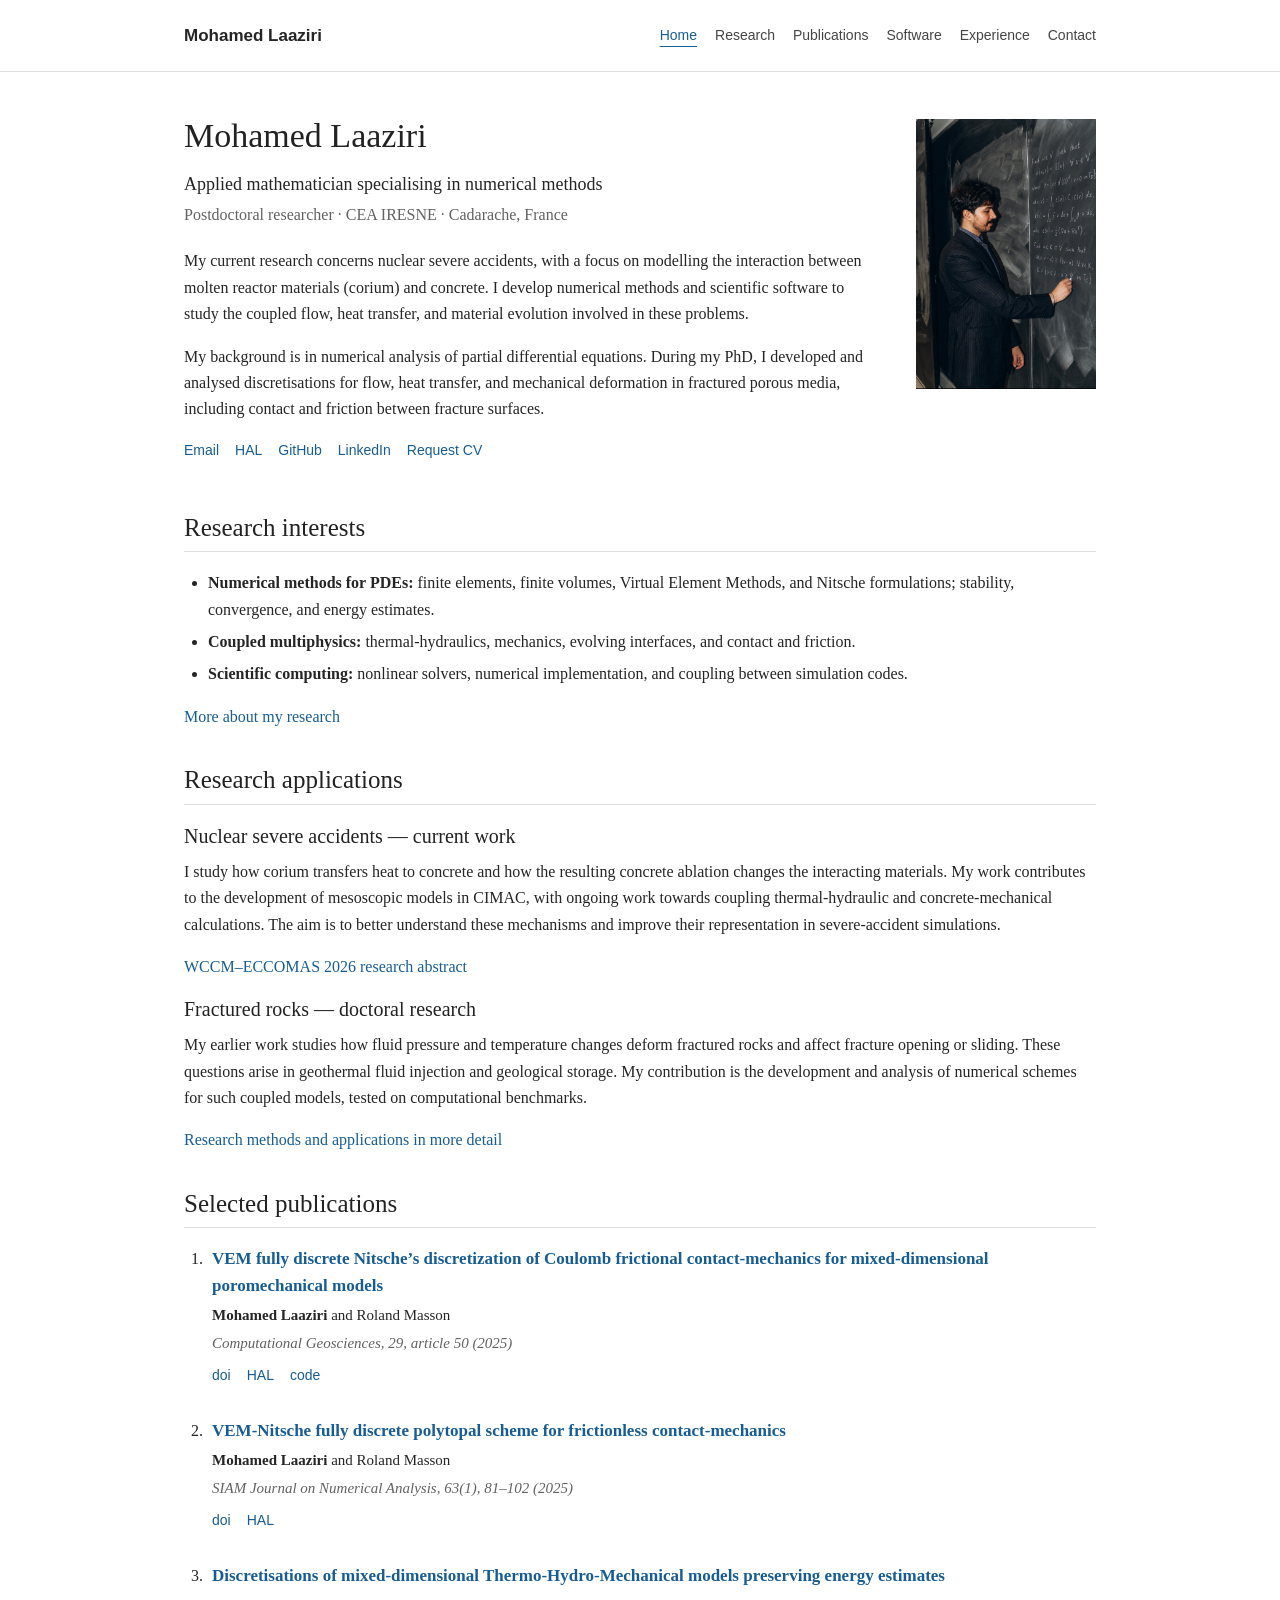
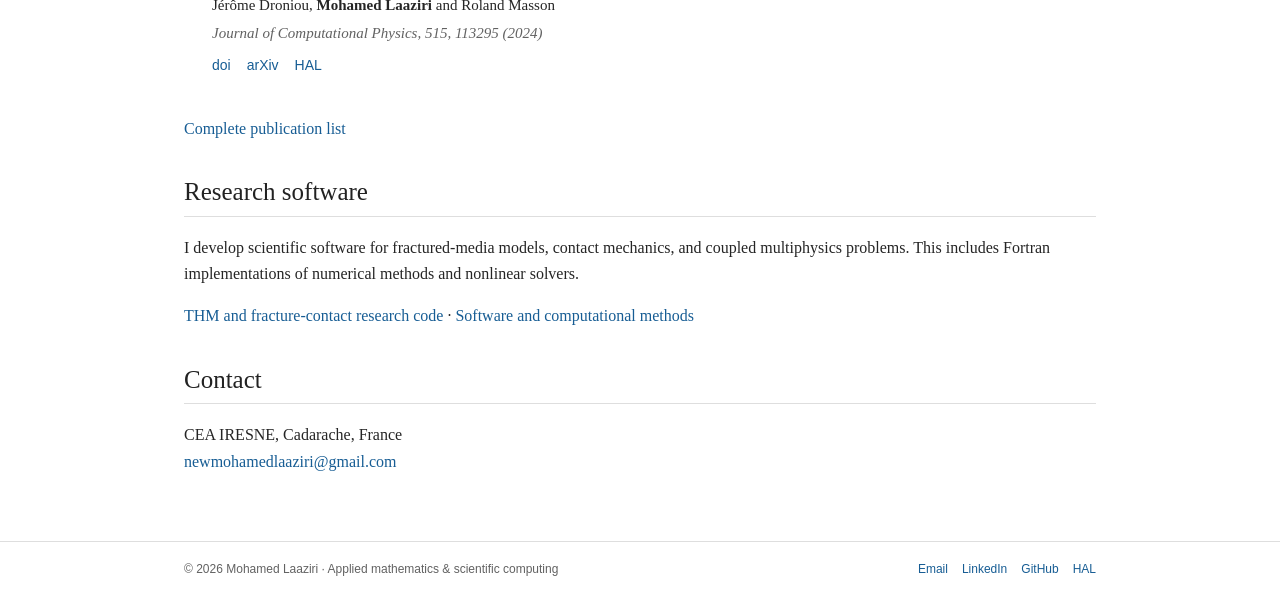
==== commit 4fcb3b6a: "Simplify academic website and clarify research profile" ====
--- a/index.html
+++ b/index.html
@@ -4,29 +4,28 @@
 <head>
 <meta charset="utf-8"/>
 <meta content="width=device-width, initial-scale=1.0" name="viewport"/>
-<title>Mohamed Laaziri | Postdoctoral Researcher in Computational Multiphysics</title>
-<meta content="Official academic website of Mohamed Laaziri, postdoctoral researcher in computational multiphysics, numerical analysis, THM modeling, VEM-Nitsche contact mechanics, fractured porous media, and nuclear safety." name="description"/>
+<title>Mohamed Laaziri | Numerical Methods &amp; Nuclear Severe Accidents</title>
+<meta content="Mohamed Laaziri, applied mathematician specialising in numerical methods. Postdoctoral research at CEA IRESNE on corium–concrete interaction during nuclear severe accidents." name="description"/>
 <meta content="Mohamed Laaziri" name="author"/>
-<meta content="Mohamed Laaziri | Postdoctoral Researcher in Computational Multiphysics" property="og:title"/>
-<meta content="Official academic website of Mohamed Laaziri, postdoctoral researcher in computational multiphysics, numerical analysis, THM modeling, VEM-Nitsche contact mechanics, fractured porous media, and nuclear safety." property="og:description"/>
+<meta content="Mohamed Laaziri | Numerical Methods &amp; Nuclear Severe Accidents" property="og:title"/>
+<meta content="Mohamed Laaziri, applied mathematician specialising in numerical methods. Postdoctoral research at CEA IRESNE on corium–concrete interaction during nuclear severe accidents." property="og:description"/>
 <meta content="profile" property="og:type"/>
 <meta content="https://laaziri-mohamed.github.io/" property="og:url"/>
 <link href="img/favicon.svg" rel="icon" type="image/svg+xml"/>
 <link href="css/style.css" rel="stylesheet"/>
 <script defer="" src="js/main.js"></script>
-
-  <meta content="index, follow, max-image-preview:large" name="robots"/>
-  <meta content="Mohamed Laaziri, Laaziri Mohamed, M. Laaziri, Applied Mathematics, Scientific Computing, Computational Multiphysics, Thermo-Hydro-Mechanical Modeling, THM, Virtual Element Method, VEM, Nitsche Method, Fractured Porous Media, Contact Mechanics, Coulomb Friction, Nuclear Safety, CEA IRESNE, CAST3M, CIMAC, Corium Concrete Interaction, Poromechanics, Newton Krylov, Semismooth Newton, Fortran scientific computing" name="keywords"/>
-  <meta content="Mohamed Laaziri | Computational Multiphysics and Numerical Analysis" property="og:site_name"/>
-  <meta content="https://laaziri-mohamed.github.io/img/seo-preview.png" property="og:image"/>
-  <meta content="Mohamed Laaziri - Computational Multiphysics and Numerical Analysis" property="og:image:alt"/>
-  <meta content="summary_large_image" name="twitter:card"/>
-  <meta content="Mohamed Laaziri | Postdoctoral Researcher in Computational Multiphysics" name="twitter:title"/>
-  <meta content="Official academic website of Mohamed Laaziri, postdoctoral researcher in computational multiphysics, numerical analysis, THM modeling, VEM-Nitsche contact mechanics, fractured porous media, and nuclear safety." name="twitter:description"/>
-  <meta content="https://laaziri-mohamed.github.io/img/seo-preview.png" name="twitter:image"/>
-  <meta content="#5d7f72" name="theme-color"/>
-  <link href="https://laaziri-mohamed.github.io/" rel="canonical"/>
-  <script data-seo="true" type="application/ld+json">{
+<meta content="index, follow, max-image-preview:large" name="robots"/>
+<meta content="Mohamed Laaziri, Laaziri Mohamed, M. Laaziri, Applied Mathematics, Scientific Computing, Computational Multiphysics, Thermo-Hydro-Mechanical Modeling, THM, Virtual Element Method, VEM, Nitsche Method, Fractured Porous Media, Contact Mechanics, Coulomb Friction, Nuclear Safety, CEA IRESNE, CAST3M, CIMAC, Corium Concrete Interaction, Poromechanics, Newton Krylov, Semismooth Newton, Fortran scientific computing" name="keywords"/>
+<meta content="Mohamed Laaziri | Computational Multiphysics and Numerical Analysis" property="og:site_name"/>
+<meta content="https://laaziri-mohamed.github.io/img/seo-preview.png" property="og:image"/>
+<meta content="Mohamed Laaziri - Computational Multiphysics and Numerical Analysis" property="og:image:alt"/>
+<meta content="summary_large_image" name="twitter:card"/>
+<meta content="Mohamed Laaziri | Numerical Methods &amp; Nuclear Severe Accidents" name="twitter:title"/>
+<meta content="Mohamed Laaziri, applied mathematician specialising in numerical methods. Postdoctoral research at CEA IRESNE on corium–concrete interaction during nuclear severe accidents." name="twitter:description"/>
+<meta content="https://laaziri-mohamed.github.io/img/seo-preview.png" name="twitter:image"/>
+<meta content="#5d7f72" name="theme-color"/>
+<link href="https://laaziri-mohamed.github.io/" rel="canonical"/>
+<script data-seo="true" type="application/ld+json">{
   "@context": "https://schema.org",
   "@graph": [
     {
@@ -40,9 +39,9 @@
         "Mohamed LAAZIRI"
       ],
       "url": "https://laaziri-mohamed.github.io/",
-      "image": "https://laaziri-mohamed.github.io/img/seo-preview.png",
-      "jobTitle": "Postdoctoral Researcher in Computational Multiphysics and Scientific Computing",
-      "description": "Applied mathematician and scientific-computing researcher working on thermo-hydro-mechanical modeling, fractured porous media, contact mechanics, Virtual Element Methods, Nitsche formulations, nonlinear solvers, and nuclear-safety applications.",
+      "image": "https://laaziri-mohamed.github.io/img/IMG_4410.jpg",
+      "jobTitle": "Postdoctoral researcher — numerical methods and nuclear severe-accident modelling",
+      "description": "Applied mathematician specialising in numerical methods for coupled physical systems, with current research on corium–concrete interaction during nuclear severe accidents and previous work on fractured porous media.",
       "email": "mailto:newmohamedlaaziri@gmail.com",
       "sameAs": [
         "https://www.linkedin.com/in/mohamed-laaziri-8aa00a224/",
@@ -128,98 +127,45 @@
   ]
 }</script>
 </head>
-<body>
+<body class="home">
 <a class="skip-link" href="#main">Skip to content</a>
 <header class="site-header">
 <nav aria-label="Main navigation" class="nav">
 <a aria-label="Mohamed Laaziri homepage" class="brand" href="index.html">
-<span class="brand-mark">ML</span>
-<span><span class="brand-name">Mohamed Laaziri</span><span class="brand-title">Multiphysics · Numerical Analysis · Scientific Computing</span></span>
+<span><span class="brand-name">Mohamed Laaziri</span></span>
 </a>
 <div class="nav-actions">
-<div class="nav-links"><a href="index.html">About</a>
+<div class="nav-links" id="primary-navigation"><a aria-current="page" href="index.html">Home</a>
 <a href="research.html">Research</a>
 <a href="publications.html">Publications</a>
 <a href="simulations.html">Software</a>
 <a href="teaching.html">Experience</a>
-<a href="blog.html">Notes</a>
 <a href="contact.html">Contact</a></div>
-<button aria-label="Toggle dark mode" class="icon-btn theme-toggle" type="button"><svg aria-hidden="true" viewbox="0 0 24 24"><path d="M12 3v2M12 19v2M4.22 4.22l1.42 1.42M18.36 18.36l1.42 1.42M3 12h2M19 12h2M4.22 19.78l1.42-1.42M18.36 5.64l1.42-1.42"></path><circle cx="12" cy="12" r="4"></circle></svg></button>
-<button aria-expanded="false" aria-label="Open navigation menu" class="icon-btn menu-btn" type="button"><svg aria-hidden="true" viewbox="0 0 24 24"><path d="M4 7h16M4 12h16M4 17h16"></path></svg></button>
+<button aria-controls="primary-navigation" aria-expanded="false" aria-label="Open navigation menu" class="icon-btn menu-btn" type="button"><svg aria-hidden="true" viewbox="0 0 24 24"><path d="M4 7h16M4 12h16M4 17h16"></path></svg></button>
 </div>
 </nav>
 </header>
 <main id="main">
-<section class="hero">
-<div class="fade-in hero-narrow">
-<div class="kicker">Postdoctoral Researcher · Scientific Computing</div>
-<h1>Computational multiphysics for fractured media and nuclear safety.</h1>
-<p class="lead">I work on numerical methods for coupled mechanics, flow, and heat transfer, with a focus on fractured porous media, contact mechanics, energy-stable THM schemes, and severe-accident modelling.</p>
-<p class="hero-summary">My research combines rigorous discretisation design with implementation-oriented scientific computing: Virtual Element Methods, Hybrid Finite Volumes, Nitsche formulations, mixed Lagrange multiplier methods, Newton-type nonlinear solvers, and code coupling for physical applications.</p>
-<div class="cta-row">
-<a class="btn primary" href="research.html">Research map</a>
-<a class="btn" href="publications.html">Paper summaries</a>
-<a class="btn" href="simulations.html">Software</a>
-<a class="btn ghost" href="files/Mohamed_Laaziri_CV.pdf">Download CV</a>
+<section aria-labelledby="profile-name" class="profile">
+<div class="profile-text">
+<h1 id="profile-name">Mohamed Laaziri</h1>
+<p class="position">Applied mathematician specialising in numerical methods</p>
+<p class="affiliation">Postdoctoral researcher · CEA IRESNE · Cadarache, France</p>
+<p>My current research concerns nuclear severe accidents, with a focus on modelling the interaction between molten reactor materials (corium) and concrete. I develop numerical methods and scientific software to study the coupled flow, heat transfer, and material evolution involved in these problems.</p>
+<p>My background is in numerical analysis of partial differential equations. During my PhD, I developed and analysed discretisations for flow, heat transfer, and mechanical deformation in fractured porous media, including contact and friction between fracture surfaces.</p>
+<p class="profile-links"><a href="mailto:newmohamedlaaziri@gmail.com">Email</a><a href="https://cv.hal.science/mohamed-laaziri">HAL</a><a href="https://github.com/Laaziri-Mohamed">GitHub</a><a href="https://www.linkedin.com/in/mohamed-laaziri-8aa00a224/">LinkedIn</a><a href="mailto:newmohamedlaaziri@gmail.com?subject=CV%20request">Request CV</a></p>
 </div>
-<div class="stat-grid">
-<div class="stat"><strong>THM</strong><span>thermo-hydro-mechanical modelling</span></div>
-<div class="stat"><strong>VEM</strong><span>polytopal contact mechanics</span></div>
-<div class="stat"><strong>Newton</strong><span>fixed-point, Newton–Krylov, semismooth Newton</span></div>
-<div class="stat"><strong>CEA</strong><span>corium-concrete interaction and nuclear safety</span></div>
-</div>
-</div>
-<aside aria-label="Profile summary" class="hero-card fade-in">
-<img alt="Geometric profile placeholder for Mohamed Laaziri" class="profile-art" src="img/profile-placeholder.svg"/>
-<ul class="fact-list">
-<li><span>Current role</span><span>Postdoctoral researcher</span></li>
-<li><span>Institution</span><span>CEA IRESNE, Cadarache</span></li>
-<li><span>Research field</span><span>Applied mathematics</span></li>
-<li><span>Core tools</span><span>FEM · FVM · VEM · Nitsche</span></li>
-</ul>
-</aside>
+<figure class="portrait"><img alt="Mohamed Laaziri at a blackboard with mathematical formulations" height="270" src="img/IMG_4410.jpg" width="180"/></figure>
 </section>
-<section class="section fade-in">
-<div class="section-head">
-<div><div class="kicker">Scientific thread</div><h2>From physical model to reliable computation</h2></div>
-<p>The site is organised around the structure of the research itself: physical applications, mathematical models, discretisations, nonlinear solvers, and reproducible scientific code.</p>
-</div>
-<div class="pathway">
-<article class="pathway-item"><div><h3>Model the coupled physics</h3><p>Fractured porous media, contact/friction at matrix–fracture interfaces, non-isothermal Darcy flow, thermo-poro-elasticity, and corium-concrete interaction.</p></div></article>
-<article class="pathway-item"><div><h3>Choose structure-preserving discretisations</h3><p>Hybrid Finite Volumes for flow and heat, conforming FEM or VEM for mechanics, mixed formulations or Nitsche methods for contact constraints.</p></div></article>
-<article class="pathway-item"><div><h3>Solve robust nonlinear systems</h3><p>Fixed-point coupling accelerated by Newton–Krylov, Newton–Raphson for thermo-hydraulics, semismooth Newton and active-set logic for contact mechanics.</p></div></article>
-<article class="pathway-item"><div><h3>Connect to applications</h3><p>Fault reactivation, geothermal stimulation, CO2 storage, fractured geological reservoirs, and nuclear-safety simulations involving ablation, cracking, and heat transfer.</p></div></article>
-</div>
-</section>
-<section class="section fade-in">
-<div class="section-head">
-<div><div class="kicker">Core identity</div><h2>Numerical analysis with implementation depth</h2></div>
-<p>The presentation is designed to be easy to read for mathematicians, computational scientists, and engineering collaborators.</p>
-</div>
-<div class="grid three">
-<article class="card"><div class="meta">mathematical methods</div><h3>VEM, Nitsche, mixed formulations</h3><p>Polytopal schemes for contact mechanics and fractured-media models where the mesh geometry is complex and contact constraints must be handled carefully.</p><div class="pill-row"><span class="pill">VEM k=1</span><span class="pill">Nitsche</span><span class="pill">mixed LM</span><span class="pill">error estimates</span></div></article>
-<article class="card"><div class="meta">coupled physics</div><h3>Energy-stable THM models</h3><p>Discretisations that preserve energy estimates for non-isothermal flow, poromechanics, and matrix–fracture contact in mixed-dimensional settings.</p><div class="pill-row"><span class="pill">THM</span><span class="pill">HFV</span><span class="pill">energy estimates</span><span class="pill">entropy formulation</span></div></article>
-<article class="card"><div class="meta">scientific computing</div><h3>Nonlinear solvers and code</h3><p>Fortran research software with contact solvers, pressure-temperature coupling, fixed-stress relaxation, sparse linear algebra, and ParaView/Ensight outputs.</p><div class="pill-row"><span class="pill">Fortran</span><span class="pill">Newton</span><span class="pill">SuperLU</span><span class="pill">ParaView</span></div></article>
-</div>
-</section>
-<section class="section fade-in">
-<div class="grid two">
-<figure class="figure-slot">
-<img alt="Placeholder figure slot for Research figure slot" src="img/figures/figure-research-map.svg"/>
-<figcaption><strong>Research figure slot</strong><span>Replace this placeholder with a personal research overview figure or schematic when ready.</span></figcaption>
-</figure>
-<article class="card">
-<div class="meta">how to read the site</div>
-<h3>A compact map of your work</h3>
-<p><strong>Research</strong> explains the scientific programme. <strong>Publications</strong> gives paper-by-paper summaries with numerical methods, physical applications, and achievements. <strong>Software</strong> documents the computational implementation and output structure.</p>
-<p>The figure placeholders are deliberately included now so you can later add plots, meshes, solver-convergence curves, or ParaView screenshots without redesigning the layout.</p>
-</article>
-</div>
-</section>
+<section aria-labelledby="interests" class="section"><h2 id="interests">Research interests</h2>
+<ul class="interest-list"><li><strong>Numerical methods for PDEs:</strong> finite elements, finite volumes, Virtual Element Methods, and Nitsche formulations; stability, convergence, and energy estimates.</li><li><strong>Coupled multiphysics:</strong> thermal-hydraulics, mechanics, evolving interfaces, and contact and friction.</li><li><strong>Scientific computing:</strong> nonlinear solvers, numerical implementation, and coupling between simulation codes.</li></ul><p><a href="research.html">More about my research</a></p></section><section aria-labelledby="applications" class="section"><h2 id="applications">Research applications</h2><h3>Nuclear severe accidents — current work</h3><p>I study how corium transfers heat to concrete and how the resulting concrete ablation changes the interacting materials. My work contributes to the development of mesoscopic models in CIMAC, with ongoing work towards coupling thermal-hydraulic and concrete-mechanical calculations. The aim is to better understand these mechanisms and improve their representation in severe-accident simulations.</p><p><a href="https://wccm-eccomas2026.org/event/contribution/afe1724a-04b0-11f1-919d-000c29ddfc0c">WCCM–ECCOMAS 2026 research abstract</a></p><h3>Fractured rocks — doctoral research</h3><p>My earlier work studies how fluid pressure and temperature changes deform fractured rocks and affect fracture opening or sliding. These questions arise in geothermal fluid injection and geological storage. My contribution is the development and analysis of numerical schemes for such coupled models, tested on computational benchmarks.</p><p><a href="research.html">Research methods and applications in more detail</a></p></section>
+<section aria-labelledby="selected-publications" class="section"><h2 id="selected-publications">Selected publications</h2><ol class="selected-publications"><li><a class="publication-title" href="publications.html#paper-1">VEM fully discrete Nitsche’s discretization of Coulomb frictional contact-mechanics for mixed-dimensional poromechanical models</a><div class="authors"><strong>Mohamed Laaziri</strong> and Roland Masson</div><div class="venue">Computational Geosciences, 29, article 50 (2025)</div><div class="pub-links"><a href="https://doi.org/10.1007/s10596-025-10392-4">doi</a><a href="https://hal.science/hal-05019674">HAL</a><a href="https://github.com/Laaziri-Mohamed/thm-vem-fracture-contact-nitsche-lagrange">code</a></div></li><li><a class="publication-title" href="publications.html#paper-2">VEM-Nitsche fully discrete polytopal scheme for frictionless contact-mechanics</a><div class="authors"><strong>Mohamed Laaziri</strong> and Roland Masson</div><div class="venue">SIAM Journal on Numerical Analysis, 63(1), 81–102 (2025)</div><div class="pub-links"><a href="https://doi.org/10.1137/24M1660218">doi</a><a href="https://hal.science/hal-04571942">HAL</a></div></li><li><a class="publication-title" href="publications.html#paper-4">Discretisations of mixed-dimensional Thermo-Hydro-Mechanical models preserving energy estimates</a><div class="authors">Jérôme Droniou, <strong>Mohamed Laaziri</strong> and Roland Masson</div><div class="venue">Journal of Computational Physics, 515, 113295 (2024)</div><div class="pub-links"><a href="https://doi.org/10.1016/j.jcp.2024.113295">doi</a><a href="https://arxiv.org/abs/2401.12342">arXiv</a><a href="https://hal.science/hal-04410001">HAL</a></div></li></ol><p><a href="publications.html">Complete publication list</a></p></section>
+<section aria-labelledby="software" class="section"><h2 id="software">Research software</h2><p>I develop scientific software for fractured-media models, contact mechanics, and coupled multiphysics problems. This includes Fortran implementations of numerical methods and nonlinear solvers.</p><p><a href="https://github.com/Laaziri-Mohamed/thm-vem-fracture-contact-nitsche-lagrange">THM and fracture-contact research code</a> · <a href="simulations.html">Software and computational methods</a></p></section>
+<section aria-labelledby="contact" class="section"><h2 id="contact">Contact</h2><p>CEA IRESNE, Cadarache, France<br/><a href="mailto:newmohamedlaaziri@gmail.com">newmohamedlaaziri@gmail.com</a></p></section>
 </main>
 <footer class="footer">
 <div class="footer-inner">
-<p>© 2026 Mohamed Laaziri. Static academic website for research, software, and scientific computing.</p>
+<p>© 2026 Mohamed Laaziri · Applied mathematics &amp; scientific computing</p>
 <div class="footer-links">
 <a href="mailto:newmohamedlaaziri@gmail.com">Email</a>
 <a href="https://www.linkedin.com/in/mohamed-laaziri-8aa00a224/">LinkedIn</a>
--- a/css/style.css
+++ b/css/style.css
@@ -1,266 +1,101 @@
-
-:root {
-  --bg: #f7f8f3;
-  --bg-soft: #edf3ee;
-  --bg-warm: #f4efe2;
-  --bg-card: #ffffff;
-  --text: #16231f;
-  --muted: #5b6a65;
-  --muted-2: #7b8984;
-  --line: #d7e2dc;
-  --accent: #3b6f66;
-  --accent-2: #789262;
-  --accent-3: #9b7a43;
-  --accent-soft: rgba(59, 111, 102, 0.12);
-  --accent-soft-2: rgba(120, 146, 98, 0.13);
-  --shadow: 0 18px 45px rgba(45, 70, 64, 0.10);
-  --shadow-soft: 0 10px 24px rgba(45, 70, 64, 0.07);
-  --radius: 24px;
-  --radius-sm: 16px;
-  --max: 1160px;
-  --font-sans: ui-sans-serif, system-ui, -apple-system, BlinkMacSystemFont, "Segoe UI", sans-serif;
-  --font-serif: Georgia, "Times New Roman", serif;
-  --font-mono: "SFMono-Regular", Consolas, "Liberation Mono", Menlo, monospace;
+:root { color-scheme:light; --text:#252525; --muted:#626262; --accent:#175d94; --line:#dedede; --max:960px; }
+* { box-sizing:border-box; }
+body { margin:0; background:#fff; color:var(--text); font:16px/1.65 Georgia,'Times New Roman',serif; }
+a { color:var(--accent); text-decoration:none; }
+a:hover { text-decoration:underline; }
+a:focus-visible,button:focus-visible,input:focus-visible,summary:focus-visible { outline:2px solid var(--accent); outline-offset:4px; }
+img { max-width:100%; height:auto; }
+[hidden] { display:none !important; }
+[id] { scroll-margin-top:1.5rem; }
+.skip-link { position:absolute; left:-9999px; top:8px; padding:8px; background:#fff; z-index:10; }
+.skip-link:focus { left:8px; }
+.site-header { border-bottom:1px solid var(--line); }
+.nav { max-width:var(--max); margin:auto; padding:20px 24px; display:flex; justify-content:space-between; align-items:center; gap:20px; font-family:Arial,sans-serif; }
+.brand { color:var(--text); font-size:17px; font-weight:600; white-space:nowrap; }
+.nav-actions { display:flex; align-items:center; gap:12px; }
+.nav-links { display:flex; flex-wrap:wrap; gap:6px 18px; }
+.nav-links a { font-size:14px; padding:4px 0; color:#444; }
+.nav-links a[aria-current=page] { color:var(--accent); text-decoration:underline; text-underline-offset:6px; }
+.menu-btn { display:none; border:1px solid var(--line); background:#fff; width:42px; height:42px; cursor:pointer; border-radius:3px; }
+.icon-btn svg { width:20px; height:20px; stroke:currentColor; fill:none; stroke-width:1.8; }
+main { max-width:var(--max); margin:auto; padding:42px 24px 50px; }
+h1,h2,h3,h4 { line-height:1.3; font-weight:normal; color:#222; }
+h1 { font-size:34px; margin:0 0 12px; }
+h2 { font-size:25px; margin:0 0 18px; padding-bottom:7px; border-bottom:1px solid var(--line); }
+h3 { font-size:20px; margin:0 0 6px; }
+h4 { font-size:17px; margin:12px 0 5px; font-weight:bold; }
+p { margin:10px 0 16px; }
+ul,ol { padding-left:24px; }
+li { margin:6px 0; }
+.profile { display:grid; grid-template-columns:minmax(0,1fr) 180px; align-items:start; gap:44px; }
+.position { margin:0; font-size:18px; }
+.affiliation { margin:2px 0 20px; color:var(--muted); }
+.portrait { margin:5px 0 0; }
+.portrait img { display:block; width:180px; height:220px; object-fit:cover; }
+.profile-links,.pub-links { display:flex; flex-wrap:wrap; gap:5px 16px; font-size:14px; font-family:Arial,sans-serif; }
+.section { margin-top:34px; }
+.section.compact { margin-top:22px; }
+.section-head { margin-bottom:18px; }
+.section-head p,.page-subtitle { color:var(--muted); }
+.section-head h2 { margin-bottom:10px; }
+.selected-publications { padding-left:23px; }
+.selected-publications > li { padding:0 0 15px 5px; margin-bottom:8px; }
+.publication-title,.title { font-weight:bold; line-height:1.5; font-size:17px; }
+.authors { font-size:15px; margin-top:4px; }
+.venue { font-size:15px; color:var(--muted); font-style:italic; margin:3px 0 6px; }
+.grid,.pathway,.detail-grid { display:grid; gap:20px; }
+.grid.two,.grid.three,.grid.four,.contact-grid { grid-template-columns:1fr; }
+.card,.pathway-item,.contact-card,.calm-panel { padding:0 0 18px; border-bottom:1px solid #eee; }
+.card p { margin:5px 0 10px; }
+.meta,.timeline-date,.label { color:var(--muted); font:13px/1.6 Arial,sans-serif; margin-bottom:5px; }
+.pill-row,.algorithm-bar { display:flex; flex-wrap:wrap; gap:5px 12px; margin:10px 0; font:13px/1.6 Arial,sans-serif; color:var(--muted); }
+.pill + .pill::before,.algorithm-bar span + span::before { content:'·'; padding-right:12px; }
+.pub-year { font-size:23px; border-bottom:1px solid var(--line); margin:28px 0 0; padding-bottom:5px; }
+.pub-item { padding:20px 0; border-bottom:1px solid #eee; }
+.pub-badge { font:12px Arial,sans-serif; font-weight:normal; color:var(--muted); margin-right:10px; }
+.pub-links { margin:8px 0; }
+summary { display:list-item; cursor:pointer; color:var(--accent); font:14px/1.6 Arial,sans-serif; padding:5px 0; }
+details[open] { margin-top:12px; }
+.paper-summary { margin-top:12px; }
+.detail-grid { gap:8px; }
+.detail-box ul { margin-top:5px; }
+.filters { display:flex; flex-wrap:wrap; gap:8px; margin:14px 0; }
+.filter-btn,.btn { font:14px/1.5 Arial,sans-serif; padding:7px 12px; border:1px solid #ccc; border-radius:3px; background:#fff; color:var(--accent); cursor:pointer; display:inline-block; }
+.filter-btn.active { background:#edf3f8; border-color:var(--accent); }
+.search-label,.filter-status { font:14px/1.5 Arial,sans-serif; color:var(--muted); }
+.publication-search { display:block; width:100%; max-width:480px; margin-top:6px; padding:9px 10px; border:1px solid #aaa; border-radius:3px; font:16px Arial,sans-serif; background:#fff; color:var(--text); }
+.timeline-item { margin-bottom:24px; }
+.timeline-title { font-weight:bold; }
+.timeline-place { color:var(--muted); }
+.contact-grid { display:grid; gap:20px; }
+.value,.repo { overflow-wrap:anywhere; }
+.cta-row { display:flex; flex-wrap:wrap; gap:10px; margin:18px 0; }
+.footer { border-top:1px solid var(--line); font:12px/1.6 Arial,sans-serif; color:var(--muted); }
+.footer-inner { max-width:var(--max); margin:auto; padding:18px 24px; display:flex; flex-wrap:wrap; justify-content:space-between; gap:8px 18px; }
+.footer p { margin:0; }
+.footer-links { display:flex; flex-wrap:wrap; gap:14px; }
+.notice,.search-identity { border-left:2px solid var(--line); padding:0 16px; color:var(--muted); }
+@media(max-width:800px) {
+ .nav { flex-wrap:wrap; gap:12px; }
+ .nav-actions { display:contents; }
+ .nav-links { width:100%; order:3; gap:8px 18px; }
 }
-
-[data-theme="dark"] {
-  --bg: #111918;
-  --bg-soft: #1a2422;
-  --bg-warm: #242116;
-  --bg-card: #17201f;
-  --text: #edf4ef;
-  --muted: #bac7c2;
-  --muted-2: #8b9994;
-  --line: #2a3a36;
-  --accent: #91c8bd;
-  --accent-2: #bdd1a4;
-  --accent-3: #e0bd76;
-  --accent-soft: rgba(145, 200, 189, 0.13);
-  --accent-soft-2: rgba(189, 209, 164, 0.12);
-  --shadow: 0 24px 60px rgba(0, 0, 0, 0.35);
-  --shadow-soft: 0 12px 34px rgba(0, 0, 0, 0.24);
+@media(max-width:560px) {
+ main { padding:26px 20px 36px; }
+ .nav { padding:14px 20px; }
+ .js .menu-btn { display:grid; place-items:center; margin-left:auto; }
+ .js .nav-links { display:none; }
+ .js .nav-links.open { display:flex; }
+ .nav-links a { padding:9px 0; }
+ .profile { grid-template-columns:1fr; gap:14px; }
+ .portrait { grid-row:1; }
+ .portrait img { width:120px; height:147px; }
+ h1 { font-size:30px; }
+ h2 { font-size:23px; }
+ .section { margin-top:28px; }
+ .filter-btn { min-height:44px; }
 }
-
-* { box-sizing: border-box; }
-html { scroll-behavior: smooth; }
-body {
-  margin: 0;
-  background:
-    radial-gradient(circle at 8% 4%, var(--accent-soft), transparent 28rem),
-    radial-gradient(circle at 92% 6%, var(--accent-soft-2), transparent 28rem),
-    linear-gradient(180deg, var(--bg), var(--bg-soft) 58%, var(--bg));
-  color: var(--text);
-  font-family: var(--font-sans);
-  line-height: 1.72;
-  transition: background 0.25s ease, color 0.25s ease;
-}
-
-a { color: var(--accent); text-decoration: none; }
-a:hover { text-decoration: underline; }
-img { max-width: 100%; height: auto; }
-strong { color: var(--text); }
-
-.skip-link {
-  position: absolute;
-  left: -999px;
-  top: 0.75rem;
-  z-index: 9999;
-  background: var(--text);
-  color: var(--bg);
-  padding: 0.6rem 0.9rem;
-  border-radius: 999px;
-}
-.skip-link:focus { left: 0.75rem; }
-
-.site-header {
-  position: sticky;
-  top: 0;
-  z-index: 50;
-  background: rgba(247, 248, 243, 0.86);
-  backdrop-filter: blur(18px);
-  border-bottom: 1px solid rgba(215, 226, 220, 0.86);
-}
-[data-theme="dark"] .site-header { background: rgba(17, 25, 24, 0.86); border-bottom-color: rgba(42, 58, 54, 0.86); }
-
-.nav {
-  max-width: var(--max);
-  margin: 0 auto;
-  padding: 0.85rem 1.25rem;
-  display: flex;
-  align-items: center;
-  justify-content: space-between;
-  gap: 1rem;
-}
-.brand { display: inline-flex; align-items: center; gap: 0.75rem; color: var(--text); min-width: max-content; text-decoration: none; }
-.brand:hover { text-decoration: none; }
-.brand-mark {
-  width: 42px; height: 42px; border-radius: 14px; display: grid; place-items: center;
-  background: linear-gradient(135deg, var(--accent), var(--accent-2));
-  color: #fff; font-family: var(--font-serif); font-weight: 800; letter-spacing: -0.08em;
-  box-shadow: 0 12px 26px rgba(45,70,64,.18);
-}
-.brand-name { display: block; font-weight: 830; letter-spacing: -0.03em; }
-.brand-title { display: block; color: var(--muted); font-size: 0.73rem; margin-top: -0.15rem; }
-.nav-actions { display: flex; align-items: center; gap: .45rem; }
-.nav-links { display: flex; align-items: center; gap: .1rem; flex-wrap: wrap; justify-content: flex-end; }
-.nav-links a { color: var(--muted); font-size: .88rem; font-weight: 720; padding: .42rem .62rem; border-radius: 999px; text-decoration: none; }
-.nav-links a:hover, .nav-links a.active { color: var(--text); background: var(--bg-card); box-shadow: var(--shadow-soft); }
-.icon-btn { width: 40px; height: 40px; border: 1px solid var(--line); border-radius: 999px; background: var(--bg-card); color: var(--text); display: inline-grid; place-items: center; cursor: pointer; }
-.icon-btn:hover { border-color: var(--accent); }
-.icon-btn svg { width: 19px; height: 19px; stroke: currentColor; fill: none; stroke-width: 1.9; }
-.menu-btn { display: none; }
-
-main { max-width: var(--max); margin: 0 auto; padding: 3.1rem 1.25rem 4.5rem; }
-.hero { display: grid; grid-template-columns: minmax(0, 1.22fr) minmax(290px, .78fr); gap: 2.1rem; align-items: center; min-height: 66vh; }
-.hero-narrow { max-width: 890px; }
-.kicker { display: inline-flex; align-items: center; gap: .5rem; font-size: .78rem; letter-spacing: .08em; text-transform: uppercase; color: var(--accent); font-weight: 850; margin-bottom: .8rem; }
-.kicker::before { content: ""; width: 28px; height: 2px; background: var(--accent); border-radius: 999px; }
-h1,h2,h3,h4 { margin: 0; line-height: 1.14; letter-spacing: -.04em; }
-h1 { font-size: clamp(2.55rem, 6vw, 5.65rem); font-family: var(--font-serif); font-weight: 780; }
-h2 { font-size: clamp(1.65rem, 3.5vw, 3.05rem); font-family: var(--font-serif); margin-bottom: .75rem; }
-h3 { font-size: 1.18rem; }
-h4 { font-size: .98rem; letter-spacing: -.02em; }
-.lead { font-size: clamp(1.08rem, 2vw, 1.34rem); color: var(--muted); max-width: 780px; margin: 1rem 0 0; }
-.hero-summary, .page-subtitle { color: var(--muted); margin: 1.15rem 0 0; max-width: 840px; font-size: 1.02rem; }
-.cta-row { display: flex; flex-wrap: wrap; gap: .75rem; margin-top: 1.55rem; align-items: center; }
-.btn { display: inline-flex; align-items: center; gap: .55rem; padding: .78rem 1.08rem; border-radius: 999px; border: 1px solid var(--line); background: var(--bg-card); color: var(--text); font-weight: 780; text-decoration: none; box-shadow: var(--shadow-soft); }
-.btn:hover { text-decoration: none; transform: translateY(-1px); border-color: var(--accent); }
-.btn.primary { background: var(--accent); color: #fff; border-color: var(--accent); }
-.btn.ghost { background: transparent; box-shadow: none; }
-.btn svg { width: 18px; height: 18px; fill: none; stroke: currentColor; stroke-width: 1.8; }
-.hero-card, .calm-panel { border: 1px solid var(--line); border-radius: var(--radius); background: rgba(255,255,255,.78); padding: 1.25rem; box-shadow: var(--shadow); position: relative; overflow: hidden; }
-[data-theme="dark"] .hero-card, [data-theme="dark"] .calm-panel { background: rgba(23,32,31,.86); }
-.hero-card::before, .calm-panel::before { content:""; position:absolute; width:220px; height:220px; border-radius:50%; background: var(--accent-soft); top:-75px; right:-70px; }
-.profile-art, .panel-art { width: 100%; display: block; border-radius: 18px; border: 1px solid var(--line); background: var(--bg-soft); }
-.fact-list { margin: 1rem 0 0; padding: 0; list-style: none; position: relative; }
-.fact-list li { display: flex; justify-content: space-between; gap: 1rem; padding: .58rem 0; border-bottom: 1px solid var(--line); }
-.fact-list li:last-child { border-bottom: none; }
-.fact-list span:first-child { color: var(--muted); font-size: .86rem; }
-.fact-list span:last-child { text-align: right; font-weight: 760; font-size: .9rem; }
-.section { margin-top: 5rem; }
-.section.compact { margin-top: 3rem; }
-.section-head { display: flex; justify-content: space-between; gap: 2rem; align-items: flex-end; margin-bottom: 1.35rem; }
-.section-head p { max-width: 660px; color: var(--muted); margin: 0; }
-.page-hero { max-width: 920px; margin-bottom: 2.2rem; }
-.page-title { font-size: clamp(2.25rem, 5vw, 4.25rem); }
-.grid { display: grid; gap: 1rem; }
-.grid.two { grid-template-columns: repeat(2, minmax(0, 1fr)); }
-.grid.three { grid-template-columns: repeat(3, minmax(0, 1fr)); }
-.grid.four { grid-template-columns: repeat(4, minmax(0, 1fr)); }
-.card { background: rgba(255,255,255,.82); border: 1px solid var(--line); border-radius: var(--radius-sm); padding: 1.22rem; box-shadow: var(--shadow-soft); }
-[data-theme="dark"] .card { background: rgba(23,32,31,.86); }
-.card h3 { margin-bottom: .45rem; }
-.card p { margin: .55rem 0 0; color: var(--muted); }
-.card ul { margin: .65rem 0 0 1.05rem; padding: 0; color: var(--muted); }
-.card li { margin: .28rem 0; }
-.card .meta { font-family: var(--font-mono); font-size: .77rem; color: var(--accent); margin-bottom: .45rem; font-weight: 760; }
-.card-link { color: inherit; text-decoration: none; }
-.card-link:hover { text-decoration: none; border-color: var(--accent); transform: translateY(-1px); }
-.stat-grid { display: grid; grid-template-columns: repeat(4, 1fr); gap: .8rem; margin-top: 1.5rem; }
-.stat { border: 1px solid var(--line); border-radius: var(--radius-sm); padding: 1rem; background: rgba(255,255,255,.82); }
-[data-theme="dark"] .stat { background: rgba(23,32,31,.86); }
-.stat strong { display: block; font-family: var(--font-serif); font-size: 1.95rem; line-height: 1; color: var(--accent); }
-.stat span { color: var(--muted); font-size: .84rem; }
-.pill-row { display: flex; flex-wrap: wrap; gap: .45rem; margin-top: .85rem; }
-.pill { display: inline-flex; align-items: center; border: 1px solid var(--line); border-radius: 999px; padding: .28rem .65rem; font-size: .78rem; color: var(--muted); background: var(--bg-soft); font-weight: 680; }
-.pathway { counter-reset: step; display: grid; gap: .85rem; }
-.pathway-item { counter-increment: step; display: grid; grid-template-columns: auto 1fr; gap: .85rem; align-items: start; padding: 1rem; border: 1px solid var(--line); border-radius: var(--radius-sm); background: rgba(255,255,255,.72); }
-[data-theme="dark"] .pathway-item { background: rgba(23,32,31,.72); }
-.pathway-item::before { content: counter(step); width: 34px; height: 34px; border-radius: 50%; display: grid; place-items: center; background: var(--accent); color: #fff; font-weight: 800; }
-.pathway-item p { margin: .25rem 0 0; color: var(--muted); }
-.figure-slot { margin: 0; border: 1px dashed var(--line); border-radius: var(--radius-sm); padding: .75rem; background: rgba(255,255,255,.58); }
-[data-theme="dark"] .figure-slot { background: rgba(23,32,31,.58); }
-.figure-slot img { width: 100%; border-radius: 14px; display: block; border: 1px solid var(--line); }
-.figure-slot figcaption { display: block; margin-top: .65rem; color: var(--muted); font-size: .88rem; }
-.figure-slot figcaption strong { display: block; font-size: .9rem; margin-bottom: .1rem; }
-.notice { border: 1px solid var(--line); border-left: 4px solid var(--accent); background: rgba(255,255,255,.82); border-radius: var(--radius-sm); padding: 1rem 1.1rem; color: var(--muted); }
-[data-theme="dark"] .notice { background: rgba(23,32,31,.86); }
-.filters { display: flex; flex-wrap: wrap; gap: .5rem; margin: 1.25rem 0 2rem; }
-.filter-btn { border: 1px solid var(--line); background: var(--bg-card); color: var(--muted); border-radius: 999px; padding: .42rem .85rem; font-weight: 760; cursor: pointer; }
-.filter-btn:hover, .filter-btn.active { background: var(--accent); color: #fff; border-color: var(--accent); }
-.pub-year { font-family: var(--font-serif); font-size: 1.7rem; color: var(--accent); margin: 2rem 0 .9rem; }
-.pub-list { display: grid; gap: 1rem; }
-.pub-item { border: 1px solid var(--line); border-radius: var(--radius); background: rgba(255,255,255,.84); padding: 1.2rem; box-shadow: var(--shadow-soft); }
-[data-theme="dark"] .pub-item { background: rgba(23,32,31,.86); }
-.pub-item .title { font-weight: 830; font-size: 1.05rem; color: var(--text); line-height: 1.35; }
-.pub-item .authors { color: var(--muted); font-size: .92rem; margin-top: .25rem; }
-.pub-item .venue { color: var(--muted); font-style: italic; margin-top: .18rem; font-size: .9rem; }
-.pub-links { display: flex; flex-wrap: wrap; gap: .6rem; margin-top: .65rem; }
-.pub-links a, .tag-link { color: var(--accent); font-family: var(--font-mono); font-size: .78rem; font-weight: 800; }
-.pub-badge { display: inline-block; margin-right: .5rem; padding: .12rem .45rem; border-radius: 999px; background: var(--accent-soft); color: var(--accent); font-size: .72rem; font-style: normal; font-weight: 850; }
-.paper-card { padding: 0; overflow: hidden; }
-.paper-top { padding: 1.25rem 1.25rem .95rem; border-bottom: 1px solid var(--line); }
-.paper-layout { display: grid; grid-template-columns: minmax(0, 1.18fr) minmax(260px, .82fr); gap: 1rem; padding: 1.15rem; align-items: start; }
-.paper-summary { color: var(--muted); margin: .75rem 0 0; }
-.detail-grid { display: grid; gap: .8rem; }
-.detail-box { border: 1px solid var(--line); background: var(--bg-soft); border-radius: 14px; padding: .9rem; }
-.detail-box h4 { margin-bottom: .45rem; color: var(--accent); }
-.detail-box ul { margin: 0 0 0 1rem; padding: 0; color: var(--muted); }
-.detail-box li { margin: .25rem 0; }
-.application { margin-top: .8rem; padding: .9rem; border-radius: 14px; background: var(--bg-warm); border: 1px solid var(--line); color: var(--muted); }
-.algorithm-bar { display: flex; flex-wrap: wrap; gap: .4rem; margin-top: .75rem; }
-.algorithm-bar span { font-family: var(--font-mono); font-size: .72rem; border-radius: 999px; padding: .25rem .5rem; background: rgba(59,111,102,.10); color: var(--accent); border: 1px solid rgba(59,111,102,.18); font-weight: 760; }
-.timeline { position: relative; padding-left: 1.25rem; }
-.timeline::before { content:""; position:absolute; top:.25rem; bottom:.25rem; left:.15rem; width:2px; background: var(--line); }
-.timeline-item { position: relative; padding: 0 0 1.4rem 1rem; }
-.timeline-item::before { content:""; position:absolute; left:-1.23rem; top:.35rem; width:12px; height:12px; border-radius:50%; background: var(--accent); box-shadow: 0 0 0 5px var(--accent-soft); }
-.timeline-item:last-child { padding-bottom: 0; }
-.timeline-date { color: var(--accent); font-family: var(--font-mono); font-size:.78rem; font-weight: 760; }
-.timeline-title { font-weight: 830; font-size:1.05rem; margin-top:.15rem; }
-.timeline-place { color: var(--muted); margin-top:.1rem; }
-.timeline-item ul { margin:.55rem 0 0 1rem; padding:0; color: var(--muted); }
-.timeline-item li { margin:.25rem 0; }
-.contact-grid { display:grid; grid-template-columns: repeat(2, minmax(0, 1fr)); gap:.9rem; }
-.contact-card { border:1px solid var(--line); border-radius: var(--radius-sm); padding:1.15rem; background: rgba(255,255,255,.84); box-shadow: var(--shadow-soft); }
-[data-theme="dark"] .contact-card { background: rgba(23,32,31,.86); }
-.contact-card .label { color: var(--muted); font-size:.78rem; text-transform:uppercase; letter-spacing:.07em; font-weight:850; }
-.contact-card .value { font-weight:780; margin-top:.2rem; overflow-wrap:anywhere; }
-.software-card { display:grid; grid-template-columns: minmax(0, 1fr) auto; gap: 1rem; align-items:start; }
-.repo { font-family: var(--font-mono); font-size:.78rem; }
-.footer { border-top:1px solid var(--line); padding:2.4rem 1.25rem; color: var(--muted); }
-.footer-inner { max-width: var(--max); margin:0 auto; display:flex; justify-content:space-between; align-items:center; gap:1rem; }
-.footer-links { display:flex; gap:.9rem; flex-wrap:wrap; }
-.footer a { color: var(--muted); font-weight:700; }
-.fade-in { opacity:0; transform: translateY(12px); transition: opacity .55s ease, transform .55s ease; }
-.fade-in.visible { opacity:1; transform: translateY(0); }
-
-@media (max-width: 980px) {
-  .hero { grid-template-columns: 1fr; min-height: auto; }
-  .hero-card { max-width: 520px; }
-  .grid.four { grid-template-columns: repeat(2, 1fr); }
-  .grid.three { grid-template-columns: repeat(2, 1fr); }
-  .stat-grid { grid-template-columns: repeat(2, 1fr); }
-  .paper-layout { grid-template-columns: 1fr; }
-}
-@media (max-width: 780px) {
-  .menu-btn { display:inline-grid; }
-  .nav-links { position: fixed; top: 68px; left: 1rem; right: 1rem; flex-direction: column; align-items: stretch; padding: .7rem; background: var(--bg-card); border:1px solid var(--line); border-radius:18px; box-shadow: var(--shadow); transform: translateY(-140%); opacity: 0; pointer-events: none; transition: transform .22s ease, opacity .22s ease; }
-  .nav-links.open { transform: translateY(0); opacity:1; pointer-events:auto; }
-  .nav-links a { padding:.75rem .9rem; }
-  .brand-title { display:none; }
-  main { padding-top:2.35rem; }
-  .grid.two, .grid.three, .grid.four, .contact-grid { grid-template-columns:1fr; }
-  .section-head { display:block; }
-  .software-card { grid-template-columns:1fr; }
-  .footer-inner { flex-direction:column; align-items:flex-start; }
-}
-@media (max-width: 500px) {
-  .nav { padding-inline:.8rem; }
-  main { padding-inline:.9rem; }
-  .stat-grid { grid-template-columns:1fr; }
-  h1 { font-size: 2.95rem; }
-  .paper-top, .paper-layout { padding: 1rem; }
-}
-
-
-.search-identity {
-  margin-top: 1rem;
-  padding: .85rem 1rem;
-  border-radius: 1rem;
-  border: 1px solid var(--border);
-  background: color-mix(in srgb, var(--accent-soft) 45%, transparent);
-  color: var(--text-muted);
-  font-size: .9rem;
-  line-height: 1.55;
-}
-.search-identity strong { color: var(--text); }
+@media print { .site-header,.footer,.filters,.search-label,.filter-status,.profile-links { display:none; } main { padding:0; } body { font-size:11pt; } a { color:inherit; } }
+/* Preserve the portrait's full 2:3 composition, including the blackboard. */
+.portrait img { height:270px; object-fit:contain; }
+@media(max-width:560px) { .portrait img { height:180px; } }
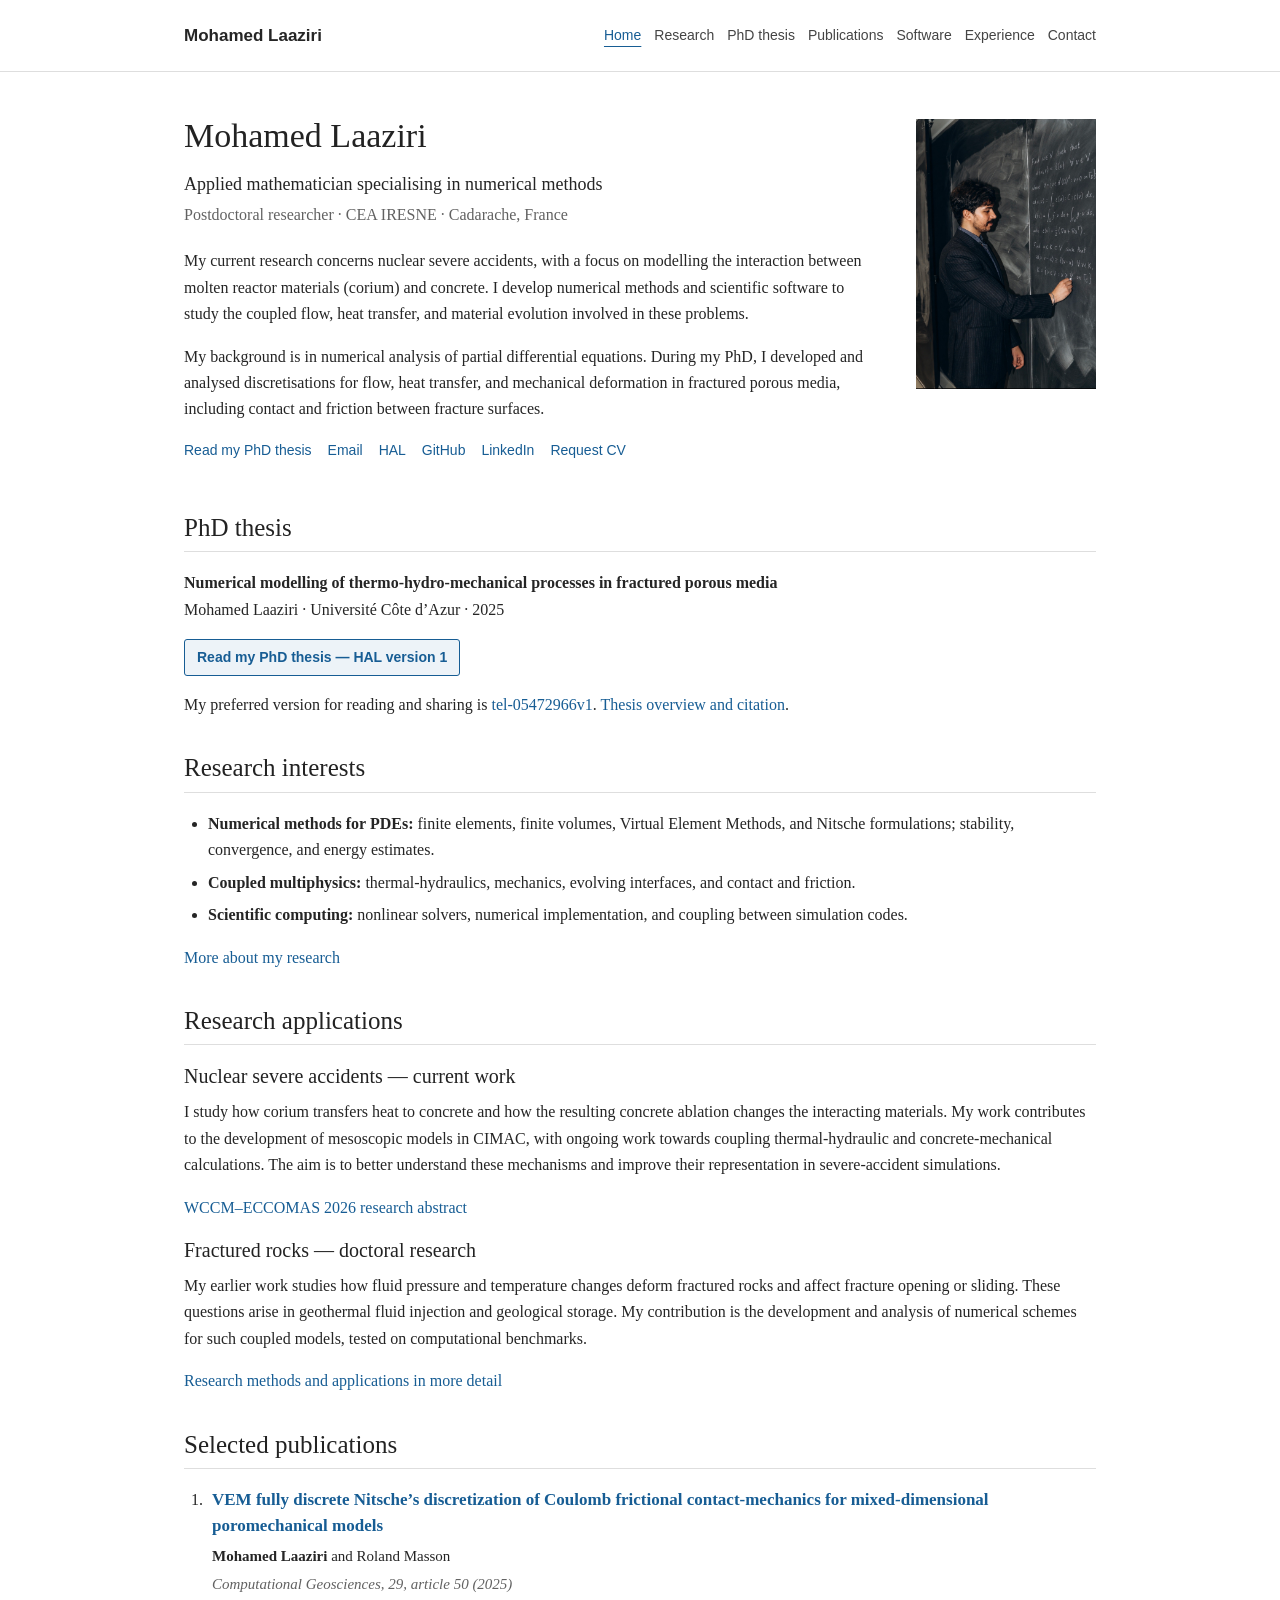
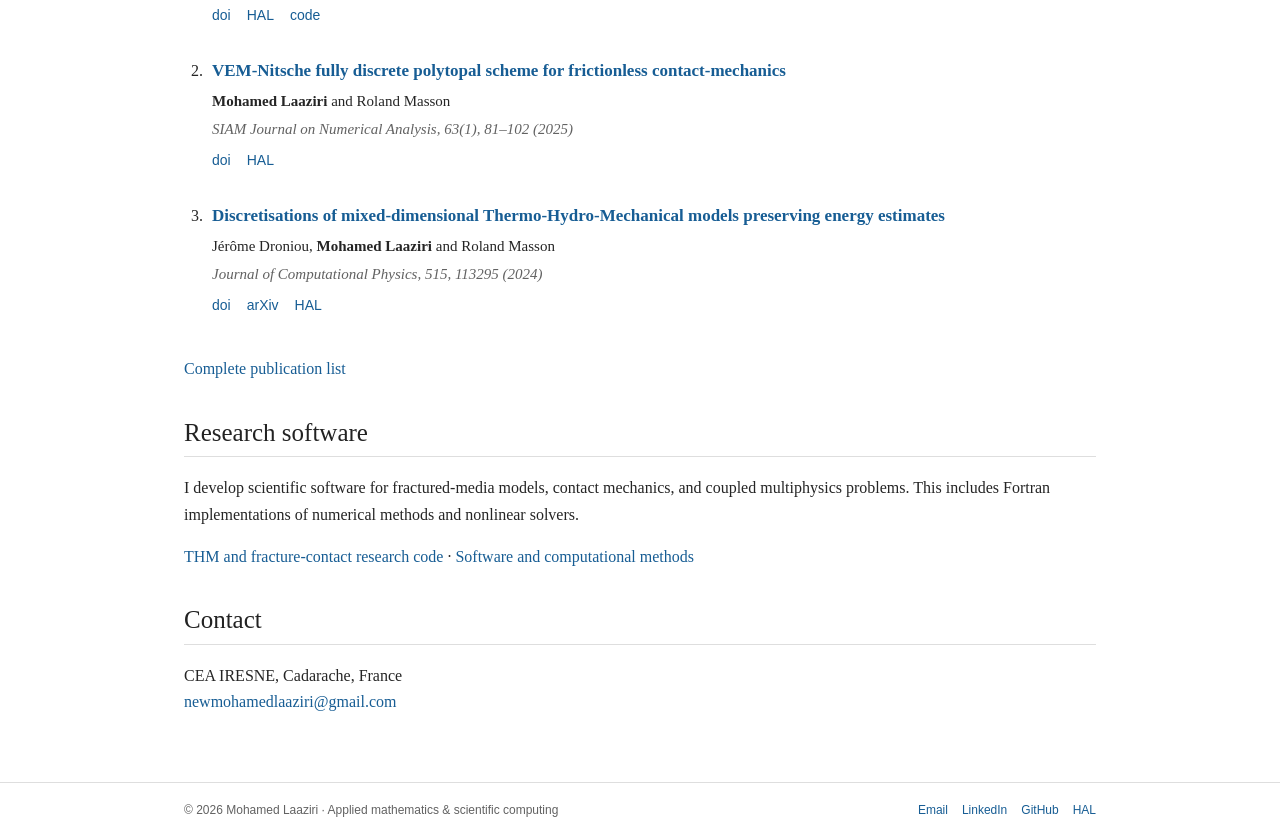
==== commit 945e7b27: "Prioritize preferred HAL thesis version and improve search metadata" ====
--- a/index.html
+++ b/index.html
@@ -4,24 +4,24 @@
 <head>
 <meta charset="utf-8"/>
 <meta content="width=device-width, initial-scale=1.0" name="viewport"/>
-<title>Mohamed Laaziri | Numerical Methods &amp; Nuclear Severe Accidents</title>
-<meta content="Mohamed Laaziri, applied mathematician specialising in numerical methods. Postdoctoral research at CEA IRESNE on corium–concrete interaction during nuclear severe accidents." name="description"/>
+<title>Mohamed Laaziri | Official Academic Website · Numerical Methods</title>
+<meta content="Mohamed Laaziri’s official academic website: numerical methods, nuclear severe-accident research, publications, and PhD thesis on fractured porous media." name="description"/>
 <meta content="Mohamed Laaziri" name="author"/>
-<meta content="Mohamed Laaziri | Numerical Methods &amp; Nuclear Severe Accidents" property="og:title"/>
-<meta content="Mohamed Laaziri, applied mathematician specialising in numerical methods. Postdoctoral research at CEA IRESNE on corium–concrete interaction during nuclear severe accidents." property="og:description"/>
+<meta content="Mohamed Laaziri | Official Academic Website · Numerical Methods" property="og:title"/>
+<meta content="Mohamed Laaziri’s official academic website: numerical methods, nuclear severe-accident research, publications, and PhD thesis on fractured porous media." property="og:description"/>
 <meta content="profile" property="og:type"/>
 <meta content="https://laaziri-mohamed.github.io/" property="og:url"/>
 <link href="img/favicon.svg" rel="icon" type="image/svg+xml"/>
 <link href="css/style.css" rel="stylesheet"/>
 <script defer="" src="js/main.js"></script>
 <meta content="index, follow, max-image-preview:large" name="robots"/>
-<meta content="Mohamed Laaziri, Laaziri Mohamed, M. Laaziri, Applied Mathematics, Scientific Computing, Computational Multiphysics, Thermo-Hydro-Mechanical Modeling, THM, Virtual Element Method, VEM, Nitsche Method, Fractured Porous Media, Contact Mechanics, Coulomb Friction, Nuclear Safety, CEA IRESNE, CAST3M, CIMAC, Corium Concrete Interaction, Poromechanics, Newton Krylov, Semismooth Newton, Fortran scientific computing" name="keywords"/>
+
 <meta content="Mohamed Laaziri | Computational Multiphysics and Numerical Analysis" property="og:site_name"/>
 <meta content="https://laaziri-mohamed.github.io/img/seo-preview.png" property="og:image"/>
 <meta content="Mohamed Laaziri - Computational Multiphysics and Numerical Analysis" property="og:image:alt"/>
 <meta content="summary_large_image" name="twitter:card"/>
-<meta content="Mohamed Laaziri | Numerical Methods &amp; Nuclear Severe Accidents" name="twitter:title"/>
-<meta content="Mohamed Laaziri, applied mathematician specialising in numerical methods. Postdoctoral research at CEA IRESNE on corium–concrete interaction during nuclear severe accidents." name="twitter:description"/>
+<meta content="Mohamed Laaziri | Official Academic Website · Numerical Methods" name="twitter:title"/>
+<meta content="Mohamed Laaziri’s official academic website: numerical methods, nuclear severe-accident research, publications, and PhD thesis on fractured porous media." name="twitter:description"/>
 <meta content="https://laaziri-mohamed.github.io/img/seo-preview.png" name="twitter:image"/>
 <meta content="#5d7f72" name="theme-color"/>
 <link href="https://laaziri-mohamed.github.io/" rel="canonical"/>
@@ -114,15 +114,46 @@
       "@type": "ProfilePage",
       "@id": "https://laaziri-mohamed.github.io/#webpage",
       "url": "https://laaziri-mohamed.github.io/",
-      "name": "Mohamed Laaziri | Postdoctoral Researcher in Computational Multiphysics",
-      "description": "Official academic website of Mohamed Laaziri, postdoctoral researcher in computational multiphysics, numerical analysis, THM modeling, VEM-Nitsche contact mechanics, fractured porous media, and nuclear safety.",
+      "name": "Mohamed Laaziri | Official Academic Website · Numerical Methods",
+      "description": "Mohamed Laaziri’s official academic website: numerical methods, nuclear severe-accident research, publications, and PhD thesis on fractured porous media.",
       "isPartOf": {
         "@id": "https://laaziri-mohamed.github.io/#website"
       },
       "about": {
         "@id": "https://laaziri-mohamed.github.io/#mohamed-laaziri"
       },
-      "inLanguage": "en"
+      "inLanguage": "en",
+      "mainEntity": {
+        "@id": "https://laaziri-mohamed.github.io/#mohamed-laaziri"
+      }
+    },
+    {
+      "@type": "Thesis",
+      "@id": "https://theses.hal.science/tel-05472966v1",
+      "url": "https://theses.hal.science/tel-05472966v1",
+      "name": "Numerical modelling of thermo-hydro-mechanical processes in fractured porous media",
+      "author": {
+        "@id": "https://laaziri-mohamed.github.io/#mohamed-laaziri"
+      },
+      "datePublished": "2025",
+      "inSupportOf": "PhD in Applied Mathematics",
+      "sourceOrganization": {
+        "@type": "CollegeOrUniversity",
+        "name": "Université Côte d’Azur"
+      },
+      "version": "1",
+      "identifier": [
+        {
+          "@type": "PropertyValue",
+          "propertyID": "HAL",
+          "value": "tel-05472966v1"
+        },
+        {
+          "@type": "PropertyValue",
+          "propertyID": "NNT",
+          "value": "2025COAZ5054"
+        }
+      ]
     }
   ]
 }</script>
@@ -137,7 +168,7 @@
 <div class="nav-actions">
 <div class="nav-links" id="primary-navigation"><a aria-current="page" href="index.html">Home</a>
 <a href="research.html">Research</a>
-<a href="publications.html">Publications</a>
+<a href="thesis.html">PhD thesis</a><a href="publications.html">Publications</a>
 <a href="simulations.html">Software</a>
 <a href="teaching.html">Experience</a>
 <a href="contact.html">Contact</a></div>
@@ -153,10 +184,10 @@
 <p class="affiliation">Postdoctoral researcher · CEA IRESNE · Cadarache, France</p>
 <p>My current research concerns nuclear severe accidents, with a focus on modelling the interaction between molten reactor materials (corium) and concrete. I develop numerical methods and scientific software to study the coupled flow, heat transfer, and material evolution involved in these problems.</p>
 <p>My background is in numerical analysis of partial differential equations. During my PhD, I developed and analysed discretisations for flow, heat transfer, and mechanical deformation in fractured porous media, including contact and friction between fracture surfaces.</p>
-<p class="profile-links"><a href="mailto:newmohamedlaaziri@gmail.com">Email</a><a href="https://cv.hal.science/mohamed-laaziri">HAL</a><a href="https://github.com/Laaziri-Mohamed">GitHub</a><a href="https://www.linkedin.com/in/mohamed-laaziri-8aa00a224/">LinkedIn</a><a href="mailto:newmohamedlaaziri@gmail.com?subject=CV%20request">Request CV</a></p>
+<p class="profile-links"><a href="https://theses.hal.science/tel-05472966v1">Read my PhD thesis</a><a href="mailto:newmohamedlaaziri@gmail.com">Email</a><a href="https://cv.hal.science/mohamed-laaziri">HAL</a><a href="https://github.com/Laaziri-Mohamed">GitHub</a><a href="https://www.linkedin.com/in/mohamed-laaziri-8aa00a224/">LinkedIn</a><a href="mailto:newmohamedlaaziri@gmail.com?subject=CV%20request">Request CV</a></p>
 </div>
 <figure class="portrait"><img alt="Mohamed Laaziri at a blackboard with mathematical formulations" height="270" src="img/IMG_4410.jpg" width="180"/></figure>
-</section>
+</section><section aria-labelledby="phd-thesis" class="section"><h2 id="phd-thesis">PhD thesis</h2><p><strong>Numerical modelling of thermo-hydro-mechanical processes in fractured porous media</strong><br/>Mohamed Laaziri · Université Côte d’Azur · 2025</p><p><a class="btn thesis-primary" href="https://theses.hal.science/tel-05472966v1">Read my PhD thesis — HAL version 1</a></p><p>My preferred version for reading and sharing is <a href="https://theses.hal.science/tel-05472966v1">tel-05472966v1</a>. <a href="thesis.html">Thesis overview and citation</a>.</p></section>
 <section aria-labelledby="interests" class="section"><h2 id="interests">Research interests</h2>
 <ul class="interest-list"><li><strong>Numerical methods for PDEs:</strong> finite elements, finite volumes, Virtual Element Methods, and Nitsche formulations; stability, convergence, and energy estimates.</li><li><strong>Coupled multiphysics:</strong> thermal-hydraulics, mechanics, evolving interfaces, and contact and friction.</li><li><strong>Scientific computing:</strong> nonlinear solvers, numerical implementation, and coupling between simulation codes.</li></ul><p><a href="research.html">More about my research</a></p></section><section aria-labelledby="applications" class="section"><h2 id="applications">Research applications</h2><h3>Nuclear severe accidents — current work</h3><p>I study how corium transfers heat to concrete and how the resulting concrete ablation changes the interacting materials. My work contributes to the development of mesoscopic models in CIMAC, with ongoing work towards coupling thermal-hydraulic and concrete-mechanical calculations. The aim is to better understand these mechanisms and improve their representation in severe-accident simulations.</p><p><a href="https://wccm-eccomas2026.org/event/contribution/afe1724a-04b0-11f1-919d-000c29ddfc0c">WCCM–ECCOMAS 2026 research abstract</a></p><h3>Fractured rocks — doctoral research</h3><p>My earlier work studies how fluid pressure and temperature changes deform fractured rocks and affect fracture opening or sliding. These questions arise in geothermal fluid injection and geological storage. My contribution is the development and analysis of numerical schemes for such coupled models, tested on computational benchmarks.</p><p><a href="research.html">Research methods and applications in more detail</a></p></section>
 <section aria-labelledby="selected-publications" class="section"><h2 id="selected-publications">Selected publications</h2><ol class="selected-publications"><li><a class="publication-title" href="publications.html#paper-1">VEM fully discrete Nitsche’s discretization of Coulomb frictional contact-mechanics for mixed-dimensional poromechanical models</a><div class="authors"><strong>Mohamed Laaziri</strong> and Roland Masson</div><div class="venue">Computational Geosciences, 29, article 50 (2025)</div><div class="pub-links"><a href="https://doi.org/10.1007/s10596-025-10392-4">doi</a><a href="https://hal.science/hal-05019674">HAL</a><a href="https://github.com/Laaziri-Mohamed/thm-vem-fracture-contact-nitsche-lagrange">code</a></div></li><li><a class="publication-title" href="publications.html#paper-2">VEM-Nitsche fully discrete polytopal scheme for frictionless contact-mechanics</a><div class="authors"><strong>Mohamed Laaziri</strong> and Roland Masson</div><div class="venue">SIAM Journal on Numerical Analysis, 63(1), 81–102 (2025)</div><div class="pub-links"><a href="https://doi.org/10.1137/24M1660218">doi</a><a href="https://hal.science/hal-04571942">HAL</a></div></li><li><a class="publication-title" href="publications.html#paper-4">Discretisations of mixed-dimensional Thermo-Hydro-Mechanical models preserving energy estimates</a><div class="authors">Jérôme Droniou, <strong>Mohamed Laaziri</strong> and Roland Masson</div><div class="venue">Journal of Computational Physics, 515, 113295 (2024)</div><div class="pub-links"><a href="https://doi.org/10.1016/j.jcp.2024.113295">doi</a><a href="https://arxiv.org/abs/2401.12342">arXiv</a><a href="https://hal.science/hal-04410001">HAL</a></div></li></ol><p><a href="publications.html">Complete publication list</a></p></section>
--- a/css/style.css
+++ b/css/style.css
@@ -99,3 +99,7 @@
 /* Preserve the portrait's full 2:3 composition, including the blackboard. */
 .portrait img { height:270px; object-fit:contain; }
 @media(max-width:560px) { .portrait img { height:180px; } }
+.thesis-primary { font-weight:bold; border-color:var(--accent); background:#edf3f8; }
+.thesis-notice { border-left:3px solid var(--accent); padding:8px 14px; }
+.thesis-title { border:0; margin-top:18px; }
+@media(min-width:801px) { .nav-links { gap:6px 13px; } }
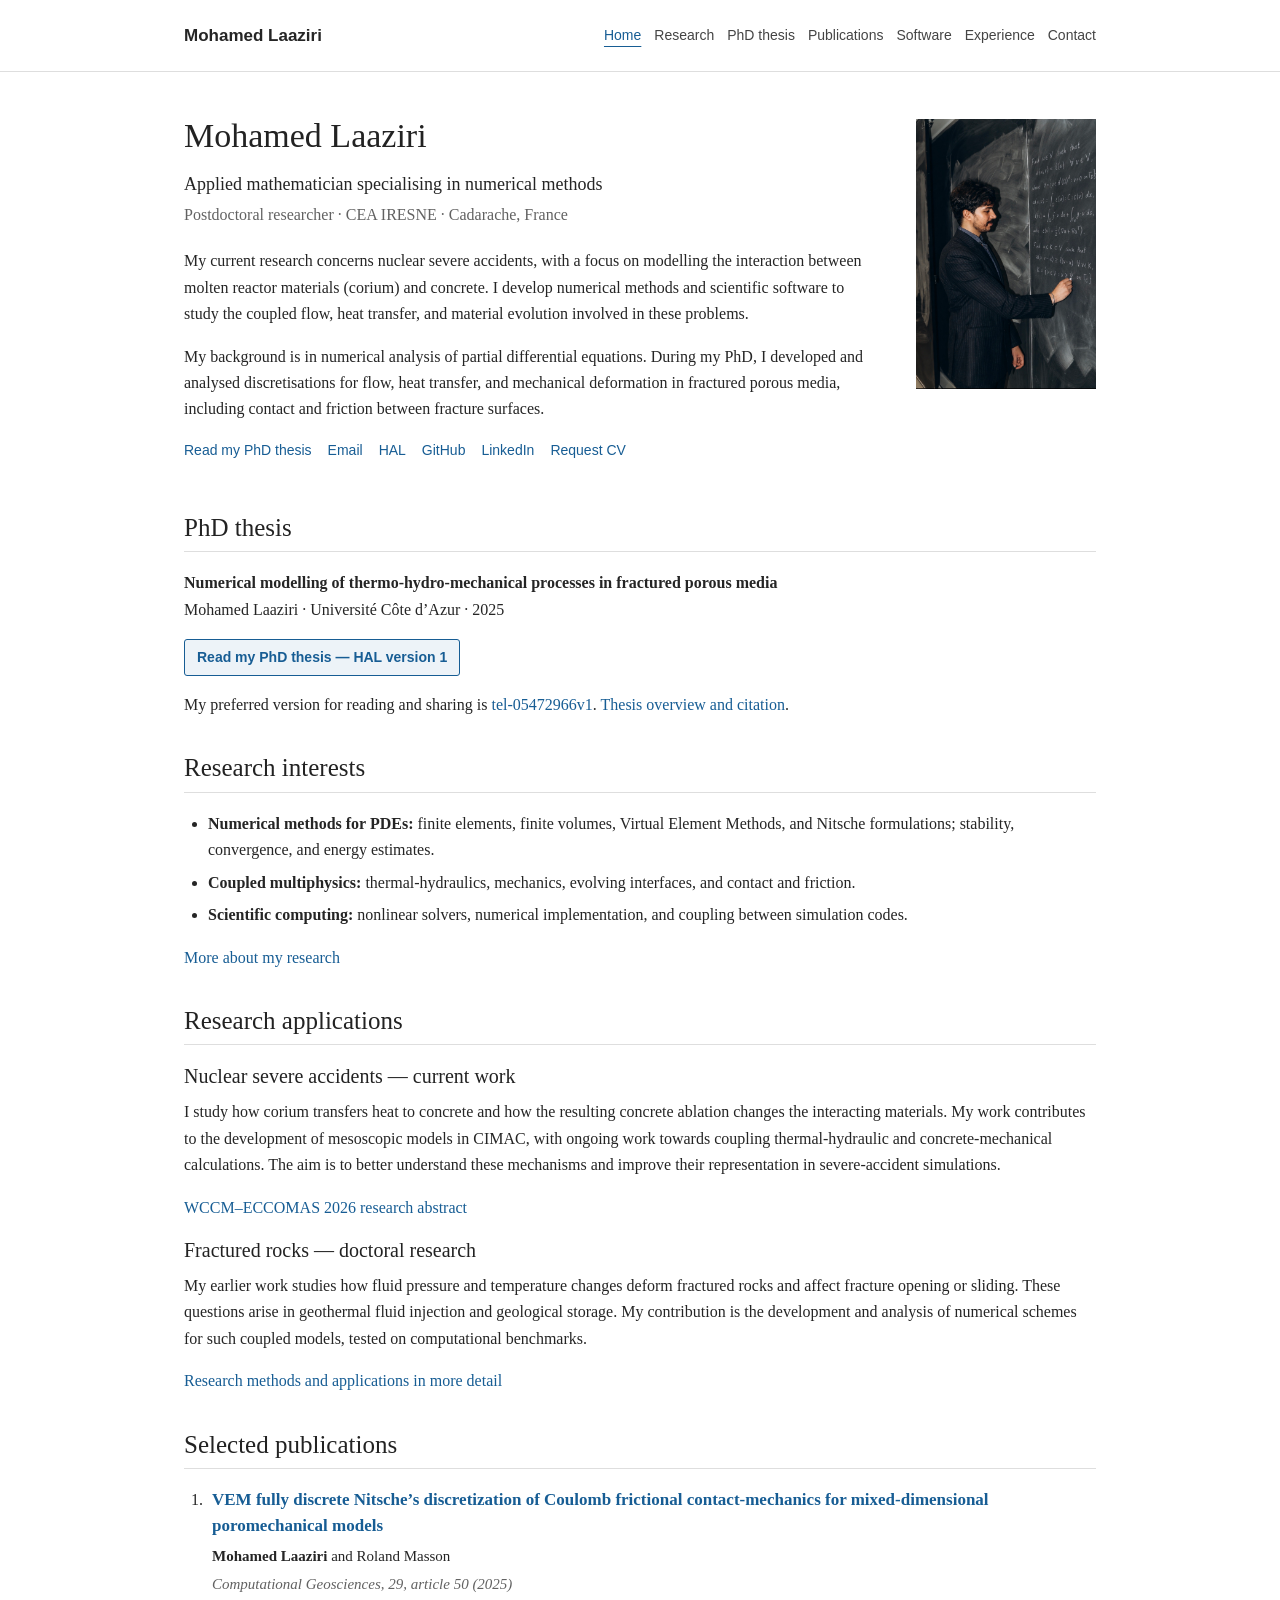
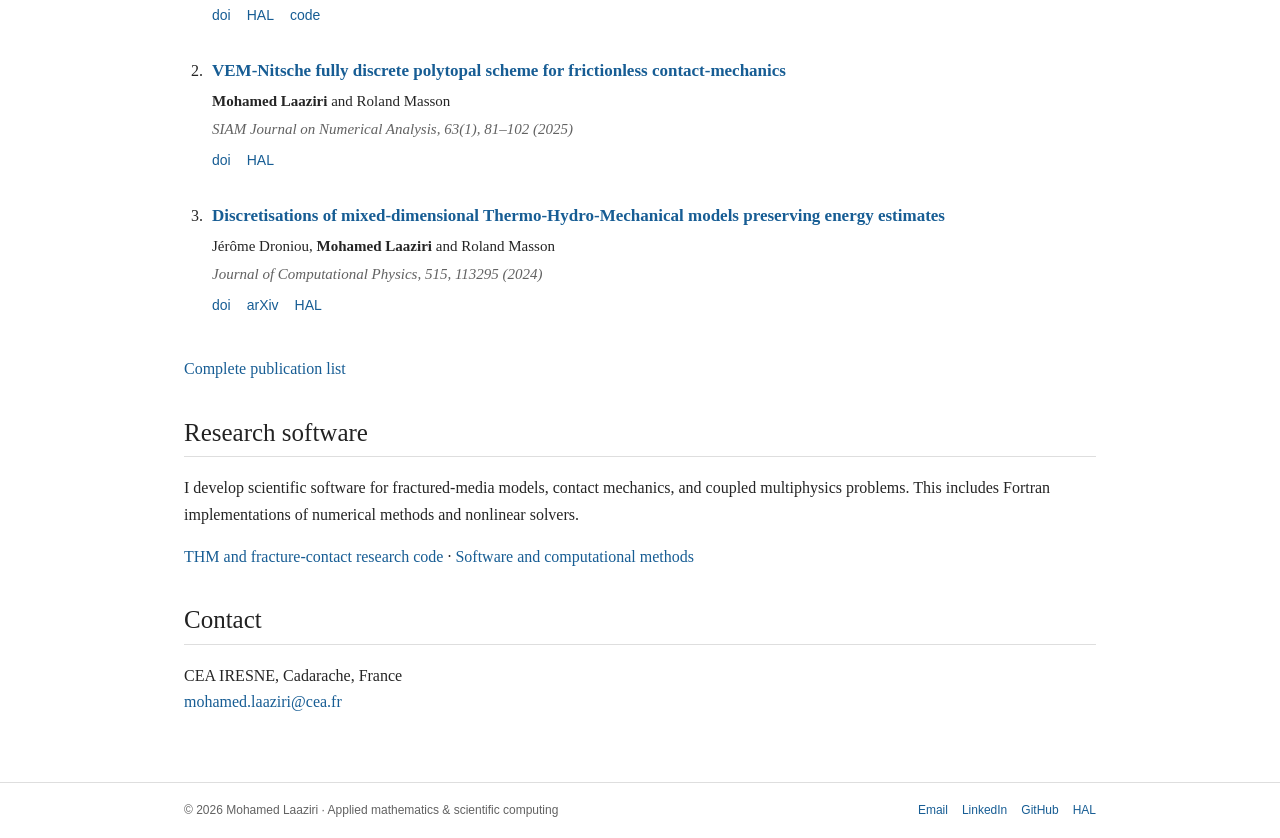
==== commit d347b976: "Add CEA professional email as primary contact" ====
--- a/index.html
+++ b/index.html
@@ -42,7 +42,7 @@
       "image": "https://laaziri-mohamed.github.io/img/IMG_4410.jpg",
       "jobTitle": "Postdoctoral researcher — numerical methods and nuclear severe-accident modelling",
       "description": "Applied mathematician specialising in numerical methods for coupled physical systems, with current research on corium–concrete interaction during nuclear severe accidents and previous work on fractured porous media.",
-      "email": "mailto:newmohamedlaaziri@gmail.com",
+      "email": "mailto:mohamed.laaziri@cea.fr",
       "sameAs": [
         "https://www.linkedin.com/in/mohamed-laaziri-8aa00a224/",
         "https://github.com/Laaziri-Mohamed",
@@ -184,7 +184,7 @@
 <p class="affiliation">Postdoctoral researcher · CEA IRESNE · Cadarache, France</p>
 <p>My current research concerns nuclear severe accidents, with a focus on modelling the interaction between molten reactor materials (corium) and concrete. I develop numerical methods and scientific software to study the coupled flow, heat transfer, and material evolution involved in these problems.</p>
 <p>My background is in numerical analysis of partial differential equations. During my PhD, I developed and analysed discretisations for flow, heat transfer, and mechanical deformation in fractured porous media, including contact and friction between fracture surfaces.</p>
-<p class="profile-links"><a href="https://theses.hal.science/tel-05472966v1">Read my PhD thesis</a><a href="mailto:newmohamedlaaziri@gmail.com">Email</a><a href="https://cv.hal.science/mohamed-laaziri">HAL</a><a href="https://github.com/Laaziri-Mohamed">GitHub</a><a href="https://www.linkedin.com/in/mohamed-laaziri-8aa00a224/">LinkedIn</a><a href="mailto:newmohamedlaaziri@gmail.com?subject=CV%20request">Request CV</a></p>
+<p class="profile-links"><a href="https://theses.hal.science/tel-05472966v1">Read my PhD thesis</a><a href="mailto:mohamed.laaziri@cea.fr">Email</a><a href="https://cv.hal.science/mohamed-laaziri">HAL</a><a href="https://github.com/Laaziri-Mohamed">GitHub</a><a href="https://www.linkedin.com/in/mohamed-laaziri-8aa00a224/">LinkedIn</a><a href="mailto:mohamed.laaziri@cea.fr?subject=CV%20request">Request CV</a></p>
 </div>
 <figure class="portrait"><img alt="Mohamed Laaziri at a blackboard with mathematical formulations" height="270" src="img/IMG_4410.jpg" width="180"/></figure>
 </section><section aria-labelledby="phd-thesis" class="section"><h2 id="phd-thesis">PhD thesis</h2><p><strong>Numerical modelling of thermo-hydro-mechanical processes in fractured porous media</strong><br/>Mohamed Laaziri · Université Côte d’Azur · 2025</p><p><a class="btn thesis-primary" href="https://theses.hal.science/tel-05472966v1">Read my PhD thesis — HAL version 1</a></p><p>My preferred version for reading and sharing is <a href="https://theses.hal.science/tel-05472966v1">tel-05472966v1</a>. <a href="thesis.html">Thesis overview and citation</a>.</p></section>
@@ -192,13 +192,13 @@
 <ul class="interest-list"><li><strong>Numerical methods for PDEs:</strong> finite elements, finite volumes, Virtual Element Methods, and Nitsche formulations; stability, convergence, and energy estimates.</li><li><strong>Coupled multiphysics:</strong> thermal-hydraulics, mechanics, evolving interfaces, and contact and friction.</li><li><strong>Scientific computing:</strong> nonlinear solvers, numerical implementation, and coupling between simulation codes.</li></ul><p><a href="research.html">More about my research</a></p></section><section aria-labelledby="applications" class="section"><h2 id="applications">Research applications</h2><h3>Nuclear severe accidents — current work</h3><p>I study how corium transfers heat to concrete and how the resulting concrete ablation changes the interacting materials. My work contributes to the development of mesoscopic models in CIMAC, with ongoing work towards coupling thermal-hydraulic and concrete-mechanical calculations. The aim is to better understand these mechanisms and improve their representation in severe-accident simulations.</p><p><a href="https://wccm-eccomas2026.org/event/contribution/afe1724a-04b0-11f1-919d-000c29ddfc0c">WCCM–ECCOMAS 2026 research abstract</a></p><h3>Fractured rocks — doctoral research</h3><p>My earlier work studies how fluid pressure and temperature changes deform fractured rocks and affect fracture opening or sliding. These questions arise in geothermal fluid injection and geological storage. My contribution is the development and analysis of numerical schemes for such coupled models, tested on computational benchmarks.</p><p><a href="research.html">Research methods and applications in more detail</a></p></section>
 <section aria-labelledby="selected-publications" class="section"><h2 id="selected-publications">Selected publications</h2><ol class="selected-publications"><li><a class="publication-title" href="publications.html#paper-1">VEM fully discrete Nitsche’s discretization of Coulomb frictional contact-mechanics for mixed-dimensional poromechanical models</a><div class="authors"><strong>Mohamed Laaziri</strong> and Roland Masson</div><div class="venue">Computational Geosciences, 29, article 50 (2025)</div><div class="pub-links"><a href="https://doi.org/10.1007/s10596-025-10392-4">doi</a><a href="https://hal.science/hal-05019674">HAL</a><a href="https://github.com/Laaziri-Mohamed/thm-vem-fracture-contact-nitsche-lagrange">code</a></div></li><li><a class="publication-title" href="publications.html#paper-2">VEM-Nitsche fully discrete polytopal scheme for frictionless contact-mechanics</a><div class="authors"><strong>Mohamed Laaziri</strong> and Roland Masson</div><div class="venue">SIAM Journal on Numerical Analysis, 63(1), 81–102 (2025)</div><div class="pub-links"><a href="https://doi.org/10.1137/24M1660218">doi</a><a href="https://hal.science/hal-04571942">HAL</a></div></li><li><a class="publication-title" href="publications.html#paper-4">Discretisations of mixed-dimensional Thermo-Hydro-Mechanical models preserving energy estimates</a><div class="authors">Jérôme Droniou, <strong>Mohamed Laaziri</strong> and Roland Masson</div><div class="venue">Journal of Computational Physics, 515, 113295 (2024)</div><div class="pub-links"><a href="https://doi.org/10.1016/j.jcp.2024.113295">doi</a><a href="https://arxiv.org/abs/2401.12342">arXiv</a><a href="https://hal.science/hal-04410001">HAL</a></div></li></ol><p><a href="publications.html">Complete publication list</a></p></section>
 <section aria-labelledby="software" class="section"><h2 id="software">Research software</h2><p>I develop scientific software for fractured-media models, contact mechanics, and coupled multiphysics problems. This includes Fortran implementations of numerical methods and nonlinear solvers.</p><p><a href="https://github.com/Laaziri-Mohamed/thm-vem-fracture-contact-nitsche-lagrange">THM and fracture-contact research code</a> · <a href="simulations.html">Software and computational methods</a></p></section>
-<section aria-labelledby="contact" class="section"><h2 id="contact">Contact</h2><p>CEA IRESNE, Cadarache, France<br/><a href="mailto:newmohamedlaaziri@gmail.com">newmohamedlaaziri@gmail.com</a></p></section>
+<section aria-labelledby="contact" class="section"><h2 id="contact">Contact</h2><p>CEA IRESNE, Cadarache, France<br/><a href="mailto:mohamed.laaziri@cea.fr">mohamed.laaziri@cea.fr</a></p></section>
 </main>
 <footer class="footer">
 <div class="footer-inner">
 <p>© 2026 Mohamed Laaziri · Applied mathematics &amp; scientific computing</p>
 <div class="footer-links">
-<a href="mailto:newmohamedlaaziri@gmail.com">Email</a>
+<a href="mailto:mohamed.laaziri@cea.fr">Email</a>
 <a href="https://www.linkedin.com/in/mohamed-laaziri-8aa00a224/">LinkedIn</a>
 <a href="https://github.com/Laaziri-Mohamed">GitHub</a>
 <a href="https://cv.hal.science/mohamed-laaziri">HAL</a>
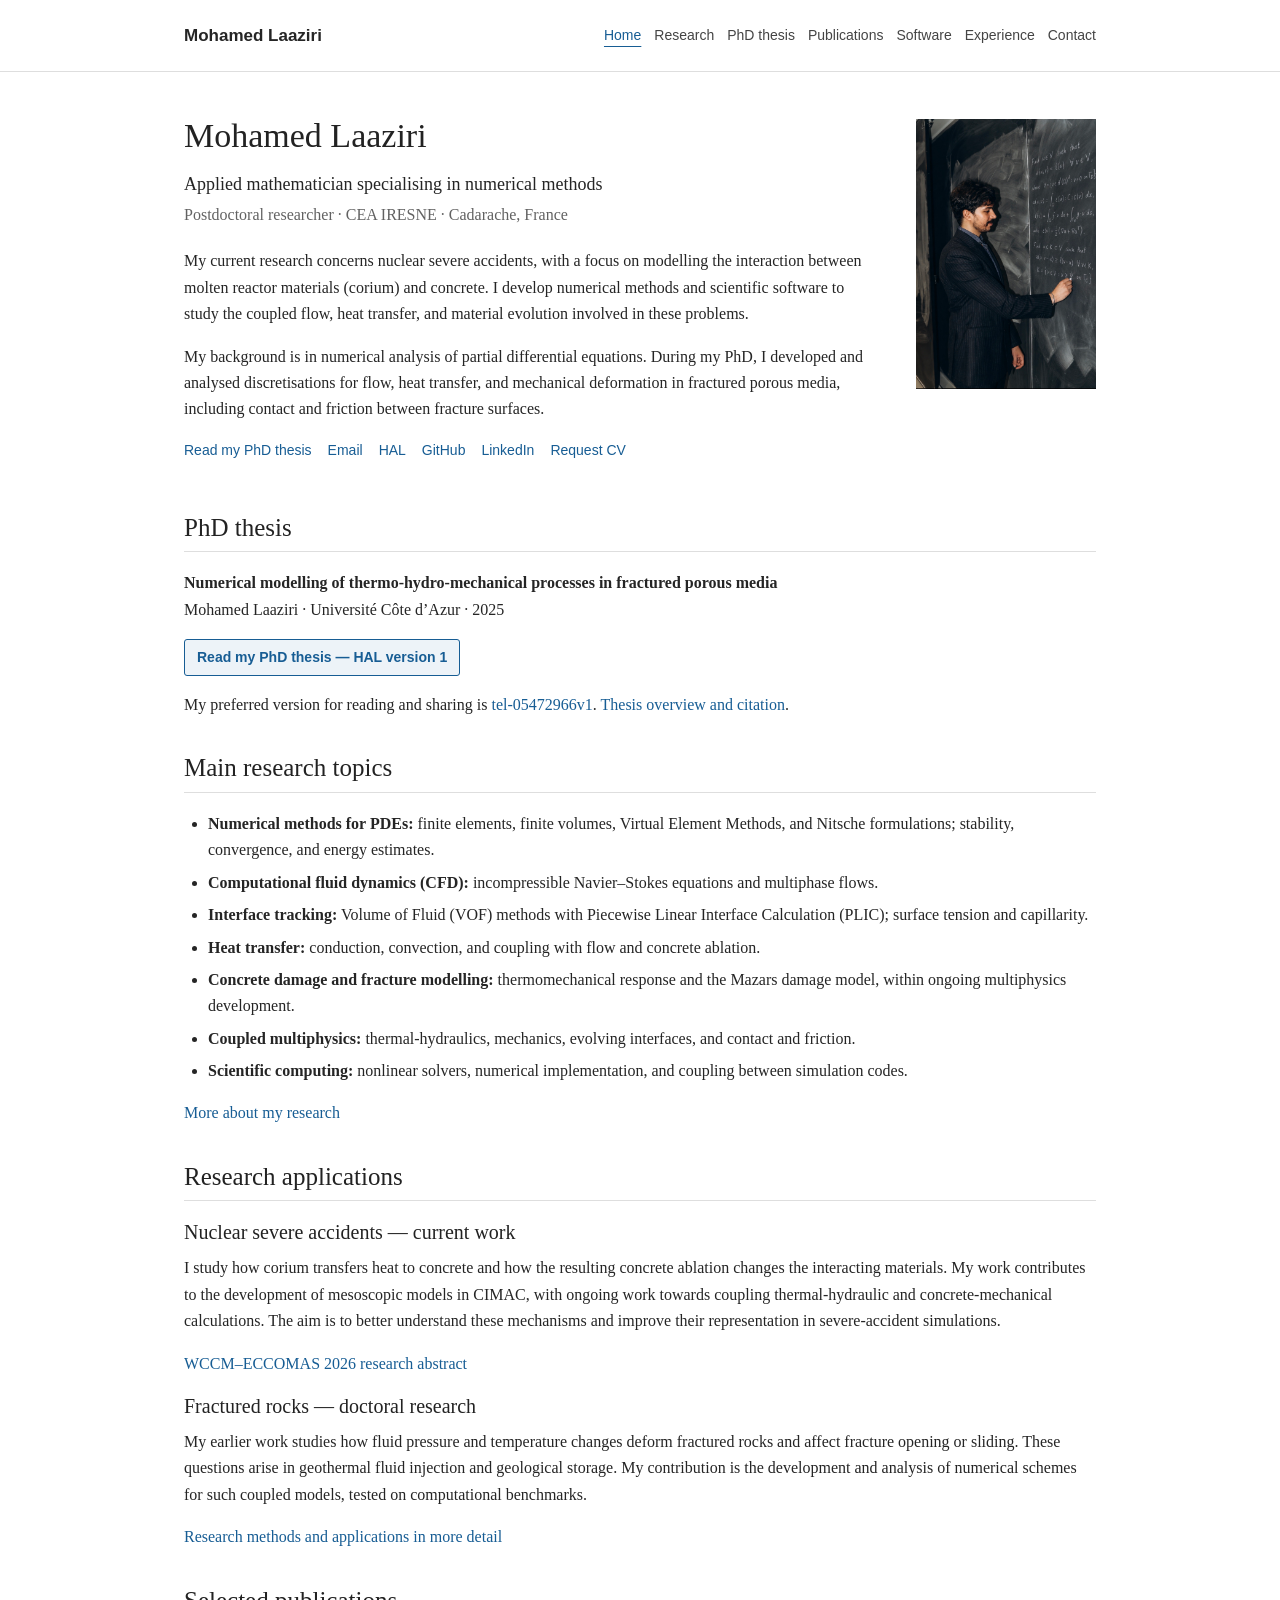
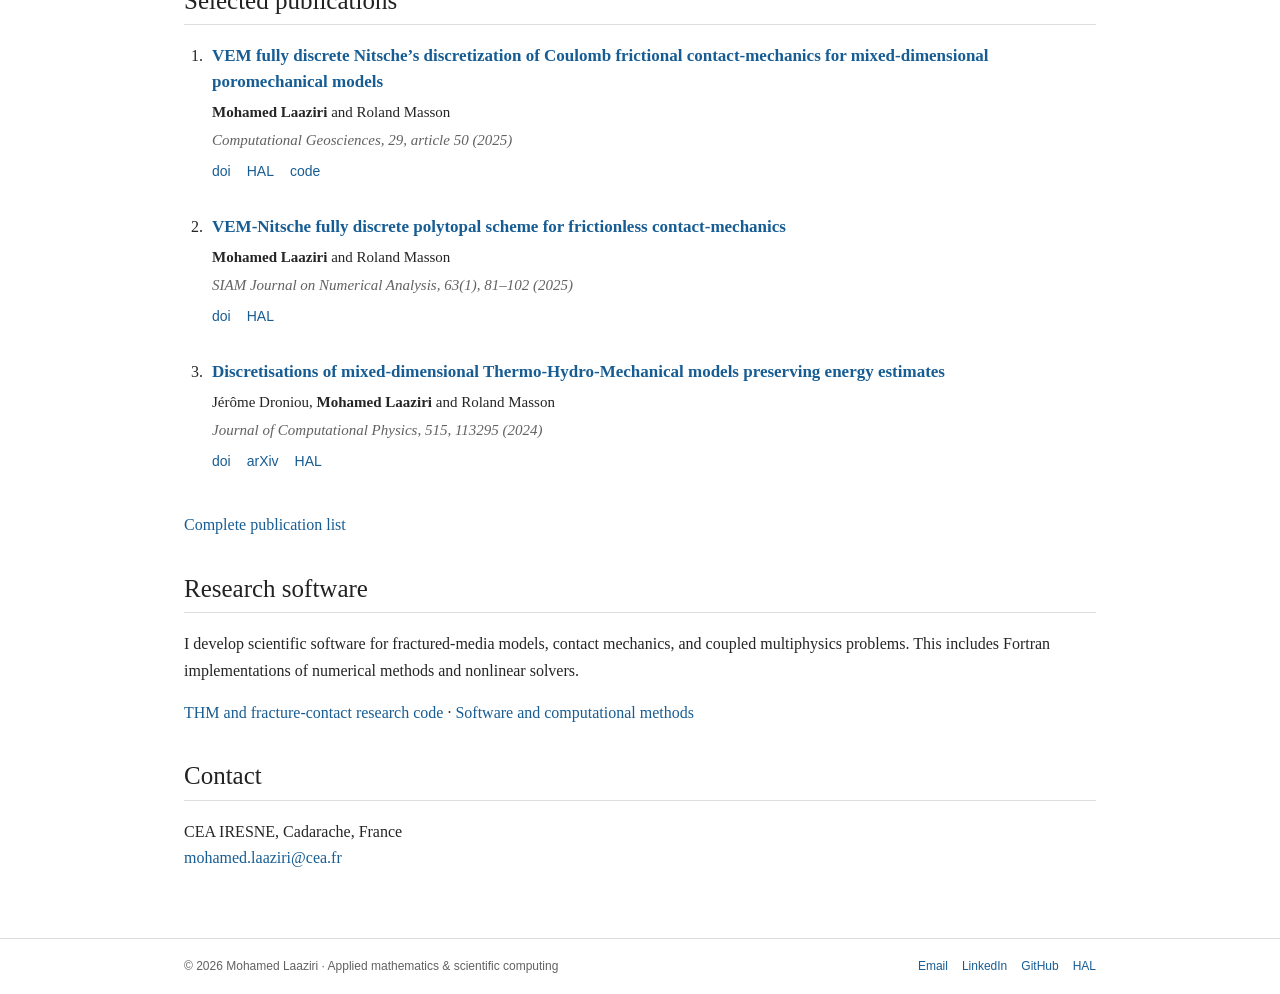
==== commit 83772ffe: "Add CFD, interface tracking, heat transfer and concrete damage topics" ====
--- a/index.html
+++ b/index.html
@@ -15,7 +15,6 @@
 <link href="css/style.css" rel="stylesheet"/>
 <script defer="" src="js/main.js"></script>
 <meta content="index, follow, max-image-preview:large" name="robots"/>
-
 <meta content="Mohamed Laaziri | Computational Multiphysics and Numerical Analysis" property="og:site_name"/>
 <meta content="https://laaziri-mohamed.github.io/img/seo-preview.png" property="og:image"/>
 <meta content="Mohamed Laaziri - Computational Multiphysics and Numerical Analysis" property="og:image:alt"/>
@@ -188,8 +187,8 @@
 </div>
 <figure class="portrait"><img alt="Mohamed Laaziri at a blackboard with mathematical formulations" height="270" src="img/IMG_4410.jpg" width="180"/></figure>
 </section><section aria-labelledby="phd-thesis" class="section"><h2 id="phd-thesis">PhD thesis</h2><p><strong>Numerical modelling of thermo-hydro-mechanical processes in fractured porous media</strong><br/>Mohamed Laaziri · Université Côte d’Azur · 2025</p><p><a class="btn thesis-primary" href="https://theses.hal.science/tel-05472966v1">Read my PhD thesis — HAL version 1</a></p><p>My preferred version for reading and sharing is <a href="https://theses.hal.science/tel-05472966v1">tel-05472966v1</a>. <a href="thesis.html">Thesis overview and citation</a>.</p></section>
-<section aria-labelledby="interests" class="section"><h2 id="interests">Research interests</h2>
-<ul class="interest-list"><li><strong>Numerical methods for PDEs:</strong> finite elements, finite volumes, Virtual Element Methods, and Nitsche formulations; stability, convergence, and energy estimates.</li><li><strong>Coupled multiphysics:</strong> thermal-hydraulics, mechanics, evolving interfaces, and contact and friction.</li><li><strong>Scientific computing:</strong> nonlinear solvers, numerical implementation, and coupling between simulation codes.</li></ul><p><a href="research.html">More about my research</a></p></section><section aria-labelledby="applications" class="section"><h2 id="applications">Research applications</h2><h3>Nuclear severe accidents — current work</h3><p>I study how corium transfers heat to concrete and how the resulting concrete ablation changes the interacting materials. My work contributes to the development of mesoscopic models in CIMAC, with ongoing work towards coupling thermal-hydraulic and concrete-mechanical calculations. The aim is to better understand these mechanisms and improve their representation in severe-accident simulations.</p><p><a href="https://wccm-eccomas2026.org/event/contribution/afe1724a-04b0-11f1-919d-000c29ddfc0c">WCCM–ECCOMAS 2026 research abstract</a></p><h3>Fractured rocks — doctoral research</h3><p>My earlier work studies how fluid pressure and temperature changes deform fractured rocks and affect fracture opening or sliding. These questions arise in geothermal fluid injection and geological storage. My contribution is the development and analysis of numerical schemes for such coupled models, tested on computational benchmarks.</p><p><a href="research.html">Research methods and applications in more detail</a></p></section>
+<section aria-labelledby="interests" class="section"><h2 id="interests">Main research topics</h2>
+<ul class="interest-list"><li><strong>Numerical methods for PDEs:</strong> finite elements, finite volumes, Virtual Element Methods, and Nitsche formulations; stability, convergence, and energy estimates.</li><li><strong>Computational fluid dynamics (CFD):</strong> incompressible Navier–Stokes equations and multiphase flows.</li><li><strong>Interface tracking:</strong> Volume of Fluid (VOF) methods with Piecewise Linear Interface Calculation (PLIC); surface tension and capillarity.</li><li><strong>Heat transfer:</strong> conduction, convection, and coupling with flow and concrete ablation.</li><li><strong>Concrete damage and fracture modelling:</strong> thermomechanical response and the Mazars damage model, within ongoing multiphysics development.</li><li><strong>Coupled multiphysics:</strong> thermal-hydraulics, mechanics, evolving interfaces, and contact and friction.</li><li><strong>Scientific computing:</strong> nonlinear solvers, numerical implementation, and coupling between simulation codes.</li></ul><p><a href="research.html">More about my research</a></p></section><section aria-labelledby="applications" class="section"><h2 id="applications">Research applications</h2><h3>Nuclear severe accidents — current work</h3><p>I study how corium transfers heat to concrete and how the resulting concrete ablation changes the interacting materials. My work contributes to the development of mesoscopic models in CIMAC, with ongoing work towards coupling thermal-hydraulic and concrete-mechanical calculations. The aim is to better understand these mechanisms and improve their representation in severe-accident simulations.</p><p><a href="https://wccm-eccomas2026.org/event/contribution/afe1724a-04b0-11f1-919d-000c29ddfc0c">WCCM–ECCOMAS 2026 research abstract</a></p><h3>Fractured rocks — doctoral research</h3><p>My earlier work studies how fluid pressure and temperature changes deform fractured rocks and affect fracture opening or sliding. These questions arise in geothermal fluid injection and geological storage. My contribution is the development and analysis of numerical schemes for such coupled models, tested on computational benchmarks.</p><p><a href="research.html">Research methods and applications in more detail</a></p></section>
 <section aria-labelledby="selected-publications" class="section"><h2 id="selected-publications">Selected publications</h2><ol class="selected-publications"><li><a class="publication-title" href="publications.html#paper-1">VEM fully discrete Nitsche’s discretization of Coulomb frictional contact-mechanics for mixed-dimensional poromechanical models</a><div class="authors"><strong>Mohamed Laaziri</strong> and Roland Masson</div><div class="venue">Computational Geosciences, 29, article 50 (2025)</div><div class="pub-links"><a href="https://doi.org/10.1007/s10596-025-10392-4">doi</a><a href="https://hal.science/hal-05019674">HAL</a><a href="https://github.com/Laaziri-Mohamed/thm-vem-fracture-contact-nitsche-lagrange">code</a></div></li><li><a class="publication-title" href="publications.html#paper-2">VEM-Nitsche fully discrete polytopal scheme for frictionless contact-mechanics</a><div class="authors"><strong>Mohamed Laaziri</strong> and Roland Masson</div><div class="venue">SIAM Journal on Numerical Analysis, 63(1), 81–102 (2025)</div><div class="pub-links"><a href="https://doi.org/10.1137/24M1660218">doi</a><a href="https://hal.science/hal-04571942">HAL</a></div></li><li><a class="publication-title" href="publications.html#paper-4">Discretisations of mixed-dimensional Thermo-Hydro-Mechanical models preserving energy estimates</a><div class="authors">Jérôme Droniou, <strong>Mohamed Laaziri</strong> and Roland Masson</div><div class="venue">Journal of Computational Physics, 515, 113295 (2024)</div><div class="pub-links"><a href="https://doi.org/10.1016/j.jcp.2024.113295">doi</a><a href="https://arxiv.org/abs/2401.12342">arXiv</a><a href="https://hal.science/hal-04410001">HAL</a></div></li></ol><p><a href="publications.html">Complete publication list</a></p></section>
 <section aria-labelledby="software" class="section"><h2 id="software">Research software</h2><p>I develop scientific software for fractured-media models, contact mechanics, and coupled multiphysics problems. This includes Fortran implementations of numerical methods and nonlinear solvers.</p><p><a href="https://github.com/Laaziri-Mohamed/thm-vem-fracture-contact-nitsche-lagrange">THM and fracture-contact research code</a> · <a href="simulations.html">Software and computational methods</a></p></section>
 <section aria-labelledby="contact" class="section"><h2 id="contact">Contact</h2><p>CEA IRESNE, Cadarache, France<br/><a href="mailto:mohamed.laaziri@cea.fr">mohamed.laaziri@cea.fr</a></p></section>
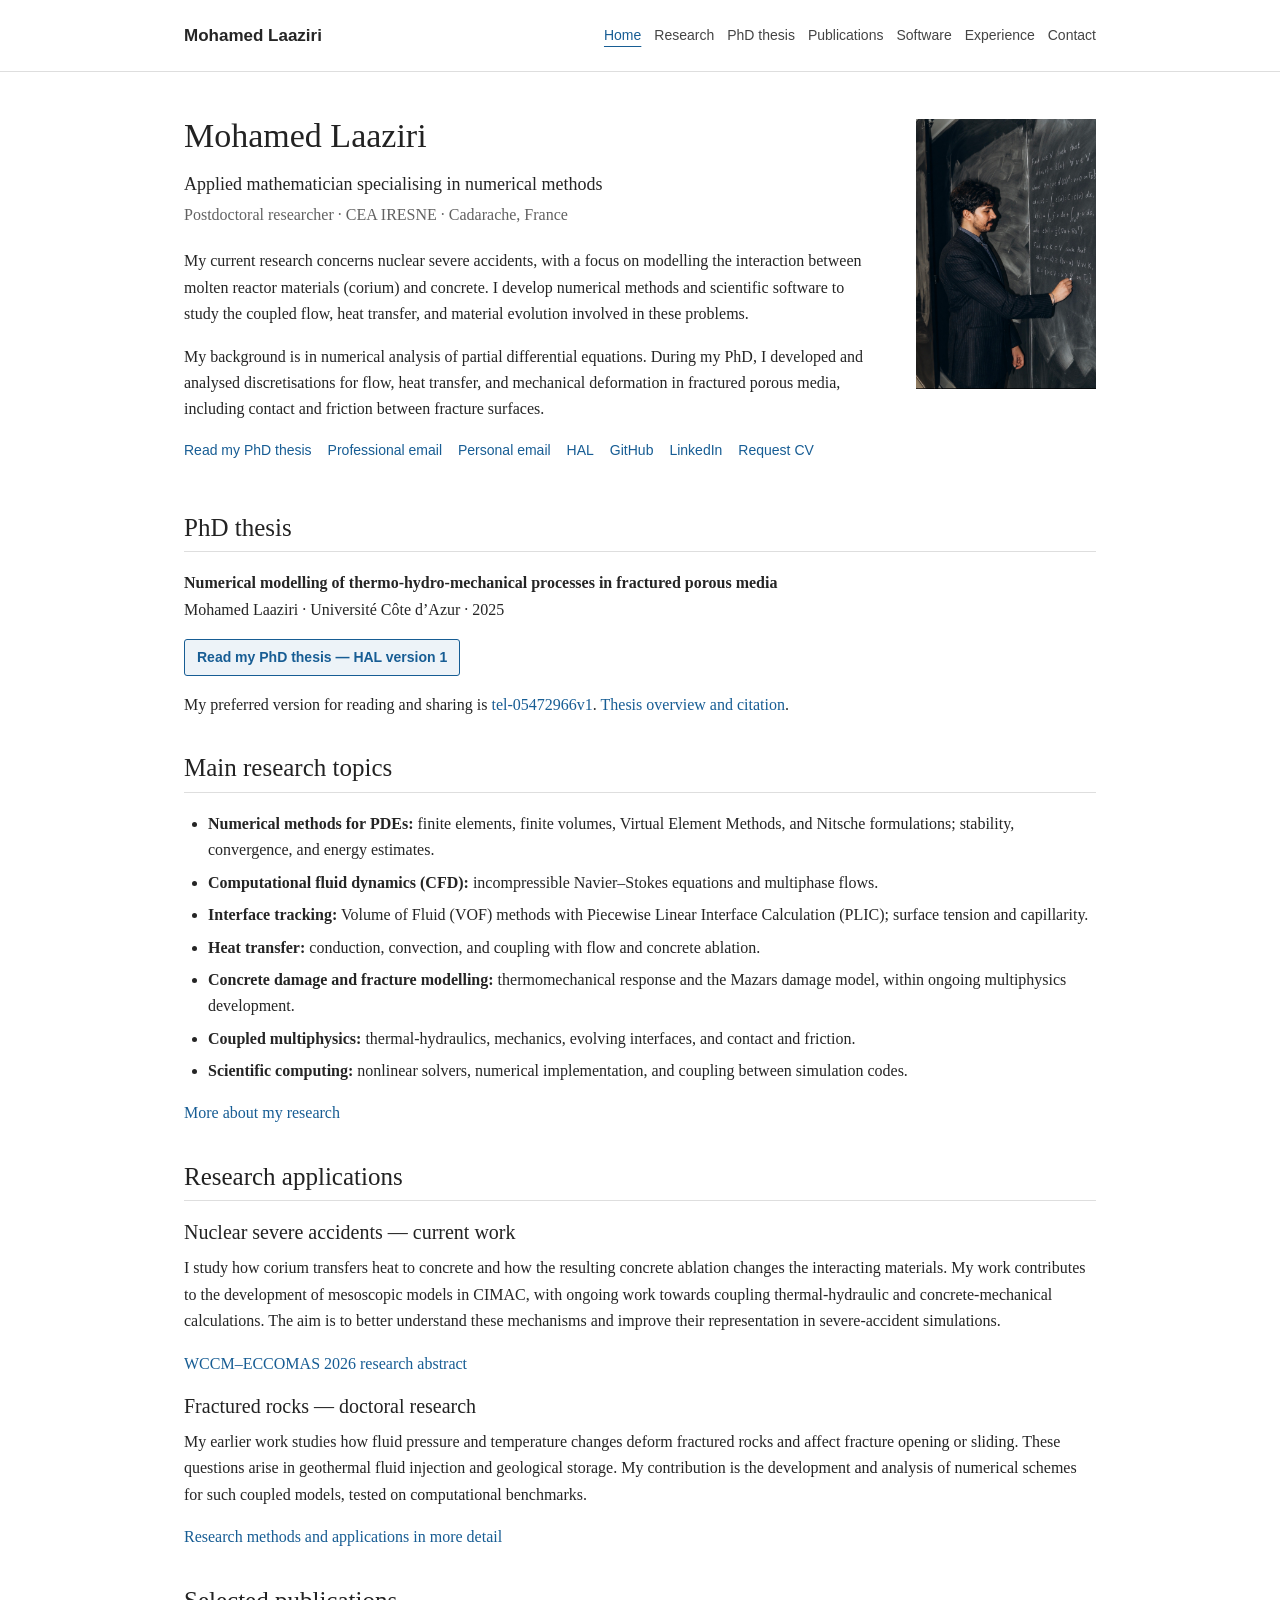
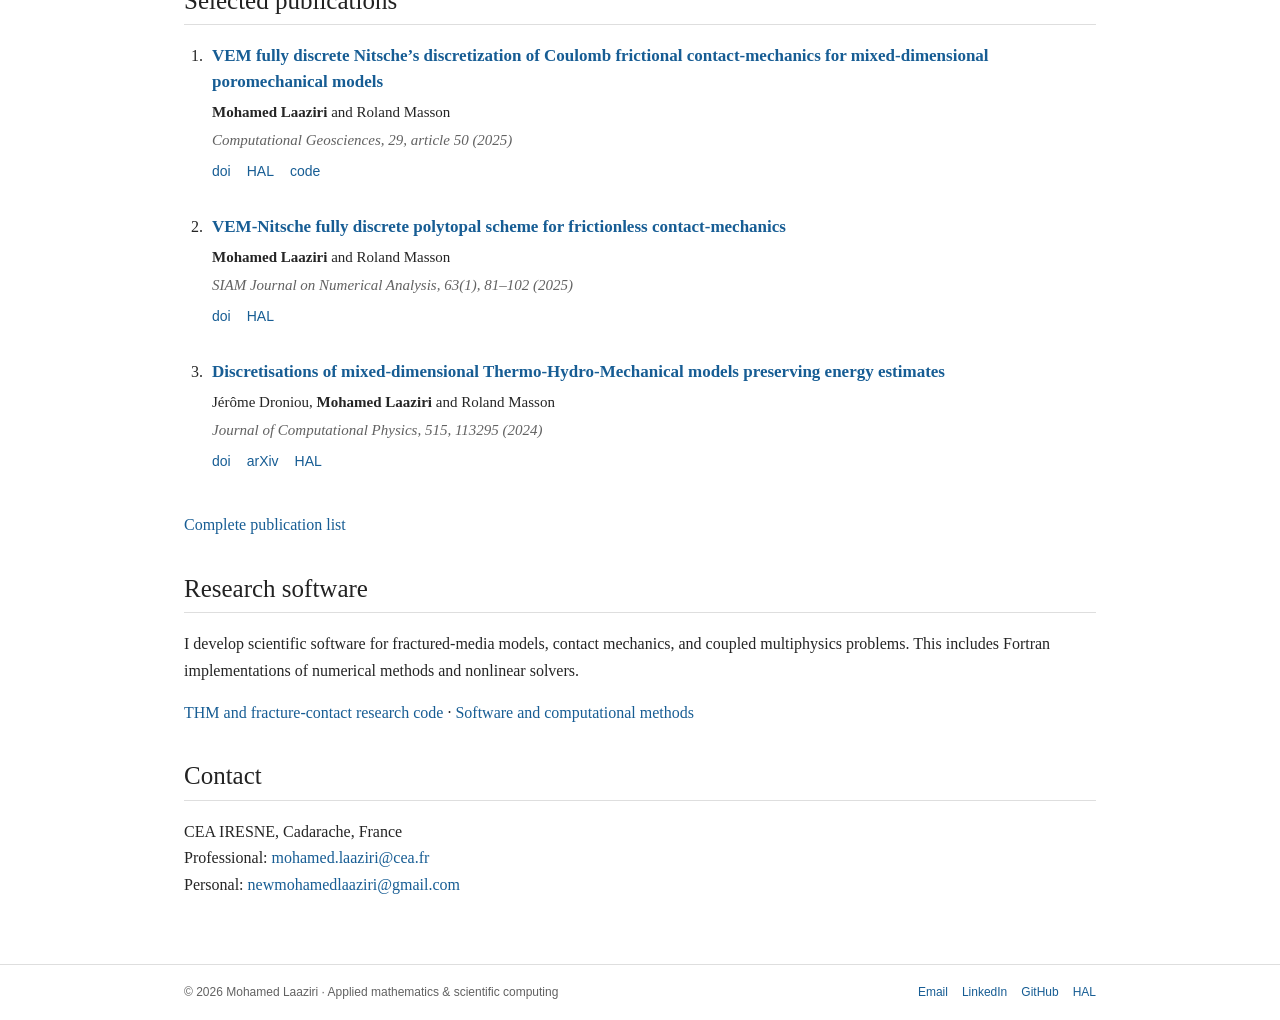
==== commit f56c0093: "Show personal and professional emails on homepage" ====
--- a/index.html
+++ b/index.html
@@ -15,7 +15,7 @@
 <link href="css/style.css" rel="stylesheet"/>
 <script defer="" src="js/main.js"></script>
 <meta content="index, follow, max-image-preview:large" name="robots"/>
-<meta content="Mohamed Laaziri | Computational Multiphysics and Numerical Analysis" property="og:site_name"/>
+<meta content="Mohamed Laaziri" property="og:site_name"/>
 <meta content="https://laaziri-mohamed.github.io/img/seo-preview.png" property="og:image"/>
 <meta content="Mohamed Laaziri - Computational Multiphysics and Numerical Analysis" property="og:image:alt"/>
 <meta content="summary_large_image" name="twitter:card"/>
@@ -101,12 +101,13 @@
       "@type": "WebSite",
       "@id": "https://laaziri-mohamed.github.io/#website",
       "url": "https://laaziri-mohamed.github.io/",
-      "name": "Mohamed Laaziri | Computational Multiphysics and Numerical Analysis",
+      "name": "Mohamed Laaziri",
       "description": "Official academic website of Mohamed Laaziri.",
       "publisher": {
         "@id": "https://laaziri-mohamed.github.io/#mohamed-laaziri"
       },
-      "inLanguage": "en"
+      "inLanguage": "en",
+      "alternateName": "Mohamed Laaziri — Academic Website"
     },
     {
       "@context": "https://schema.org",
@@ -183,7 +184,7 @@
 <p class="affiliation">Postdoctoral researcher · CEA IRESNE · Cadarache, France</p>
 <p>My current research concerns nuclear severe accidents, with a focus on modelling the interaction between molten reactor materials (corium) and concrete. I develop numerical methods and scientific software to study the coupled flow, heat transfer, and material evolution involved in these problems.</p>
 <p>My background is in numerical analysis of partial differential equations. During my PhD, I developed and analysed discretisations for flow, heat transfer, and mechanical deformation in fractured porous media, including contact and friction between fracture surfaces.</p>
-<p class="profile-links"><a href="https://theses.hal.science/tel-05472966v1">Read my PhD thesis</a><a href="mailto:mohamed.laaziri@cea.fr">Email</a><a href="https://cv.hal.science/mohamed-laaziri">HAL</a><a href="https://github.com/Laaziri-Mohamed">GitHub</a><a href="https://www.linkedin.com/in/mohamed-laaziri-8aa00a224/">LinkedIn</a><a href="mailto:mohamed.laaziri@cea.fr?subject=CV%20request">Request CV</a></p>
+<p class="profile-links"><a href="https://theses.hal.science/tel-05472966v1">Read my PhD thesis</a><a href="mailto:mohamed.laaziri@cea.fr">Professional email</a><a href="mailto:newmohamedlaaziri@gmail.com">Personal email</a><a href="https://cv.hal.science/mohamed-laaziri">HAL</a><a href="https://github.com/Laaziri-Mohamed">GitHub</a><a href="https://www.linkedin.com/in/mohamed-laaziri-8aa00a224/">LinkedIn</a><a href="mailto:mohamed.laaziri@cea.fr?subject=CV%20request">Request CV</a></p>
 </div>
 <figure class="portrait"><img alt="Mohamed Laaziri at a blackboard with mathematical formulations" height="270" src="img/IMG_4410.jpg" width="180"/></figure>
 </section><section aria-labelledby="phd-thesis" class="section"><h2 id="phd-thesis">PhD thesis</h2><p><strong>Numerical modelling of thermo-hydro-mechanical processes in fractured porous media</strong><br/>Mohamed Laaziri · Université Côte d’Azur · 2025</p><p><a class="btn thesis-primary" href="https://theses.hal.science/tel-05472966v1">Read my PhD thesis — HAL version 1</a></p><p>My preferred version for reading and sharing is <a href="https://theses.hal.science/tel-05472966v1">tel-05472966v1</a>. <a href="thesis.html">Thesis overview and citation</a>.</p></section>
@@ -191,7 +192,7 @@
 <ul class="interest-list"><li><strong>Numerical methods for PDEs:</strong> finite elements, finite volumes, Virtual Element Methods, and Nitsche formulations; stability, convergence, and energy estimates.</li><li><strong>Computational fluid dynamics (CFD):</strong> incompressible Navier–Stokes equations and multiphase flows.</li><li><strong>Interface tracking:</strong> Volume of Fluid (VOF) methods with Piecewise Linear Interface Calculation (PLIC); surface tension and capillarity.</li><li><strong>Heat transfer:</strong> conduction, convection, and coupling with flow and concrete ablation.</li><li><strong>Concrete damage and fracture modelling:</strong> thermomechanical response and the Mazars damage model, within ongoing multiphysics development.</li><li><strong>Coupled multiphysics:</strong> thermal-hydraulics, mechanics, evolving interfaces, and contact and friction.</li><li><strong>Scientific computing:</strong> nonlinear solvers, numerical implementation, and coupling between simulation codes.</li></ul><p><a href="research.html">More about my research</a></p></section><section aria-labelledby="applications" class="section"><h2 id="applications">Research applications</h2><h3>Nuclear severe accidents — current work</h3><p>I study how corium transfers heat to concrete and how the resulting concrete ablation changes the interacting materials. My work contributes to the development of mesoscopic models in CIMAC, with ongoing work towards coupling thermal-hydraulic and concrete-mechanical calculations. The aim is to better understand these mechanisms and improve their representation in severe-accident simulations.</p><p><a href="https://wccm-eccomas2026.org/event/contribution/afe1724a-04b0-11f1-919d-000c29ddfc0c">WCCM–ECCOMAS 2026 research abstract</a></p><h3>Fractured rocks — doctoral research</h3><p>My earlier work studies how fluid pressure and temperature changes deform fractured rocks and affect fracture opening or sliding. These questions arise in geothermal fluid injection and geological storage. My contribution is the development and analysis of numerical schemes for such coupled models, tested on computational benchmarks.</p><p><a href="research.html">Research methods and applications in more detail</a></p></section>
 <section aria-labelledby="selected-publications" class="section"><h2 id="selected-publications">Selected publications</h2><ol class="selected-publications"><li><a class="publication-title" href="publications.html#paper-1">VEM fully discrete Nitsche’s discretization of Coulomb frictional contact-mechanics for mixed-dimensional poromechanical models</a><div class="authors"><strong>Mohamed Laaziri</strong> and Roland Masson</div><div class="venue">Computational Geosciences, 29, article 50 (2025)</div><div class="pub-links"><a href="https://doi.org/10.1007/s10596-025-10392-4">doi</a><a href="https://hal.science/hal-05019674">HAL</a><a href="https://github.com/Laaziri-Mohamed/thm-vem-fracture-contact-nitsche-lagrange">code</a></div></li><li><a class="publication-title" href="publications.html#paper-2">VEM-Nitsche fully discrete polytopal scheme for frictionless contact-mechanics</a><div class="authors"><strong>Mohamed Laaziri</strong> and Roland Masson</div><div class="venue">SIAM Journal on Numerical Analysis, 63(1), 81–102 (2025)</div><div class="pub-links"><a href="https://doi.org/10.1137/24M1660218">doi</a><a href="https://hal.science/hal-04571942">HAL</a></div></li><li><a class="publication-title" href="publications.html#paper-4">Discretisations of mixed-dimensional Thermo-Hydro-Mechanical models preserving energy estimates</a><div class="authors">Jérôme Droniou, <strong>Mohamed Laaziri</strong> and Roland Masson</div><div class="venue">Journal of Computational Physics, 515, 113295 (2024)</div><div class="pub-links"><a href="https://doi.org/10.1016/j.jcp.2024.113295">doi</a><a href="https://arxiv.org/abs/2401.12342">arXiv</a><a href="https://hal.science/hal-04410001">HAL</a></div></li></ol><p><a href="publications.html">Complete publication list</a></p></section>
 <section aria-labelledby="software" class="section"><h2 id="software">Research software</h2><p>I develop scientific software for fractured-media models, contact mechanics, and coupled multiphysics problems. This includes Fortran implementations of numerical methods and nonlinear solvers.</p><p><a href="https://github.com/Laaziri-Mohamed/thm-vem-fracture-contact-nitsche-lagrange">THM and fracture-contact research code</a> · <a href="simulations.html">Software and computational methods</a></p></section>
-<section aria-labelledby="contact" class="section"><h2 id="contact">Contact</h2><p>CEA IRESNE, Cadarache, France<br/><a href="mailto:mohamed.laaziri@cea.fr">mohamed.laaziri@cea.fr</a></p></section>
+<section aria-labelledby="contact" class="section"><h2 id="contact">Contact</h2><p>CEA IRESNE, Cadarache, France<br/>Professional: <a href="mailto:mohamed.laaziri@cea.fr">mohamed.laaziri@cea.fr</a><br/>Personal: <a href="mailto:newmohamedlaaziri@gmail.com">newmohamedlaaziri@gmail.com</a></p></section>
 </main>
 <footer class="footer">
 <div class="footer-inner">
